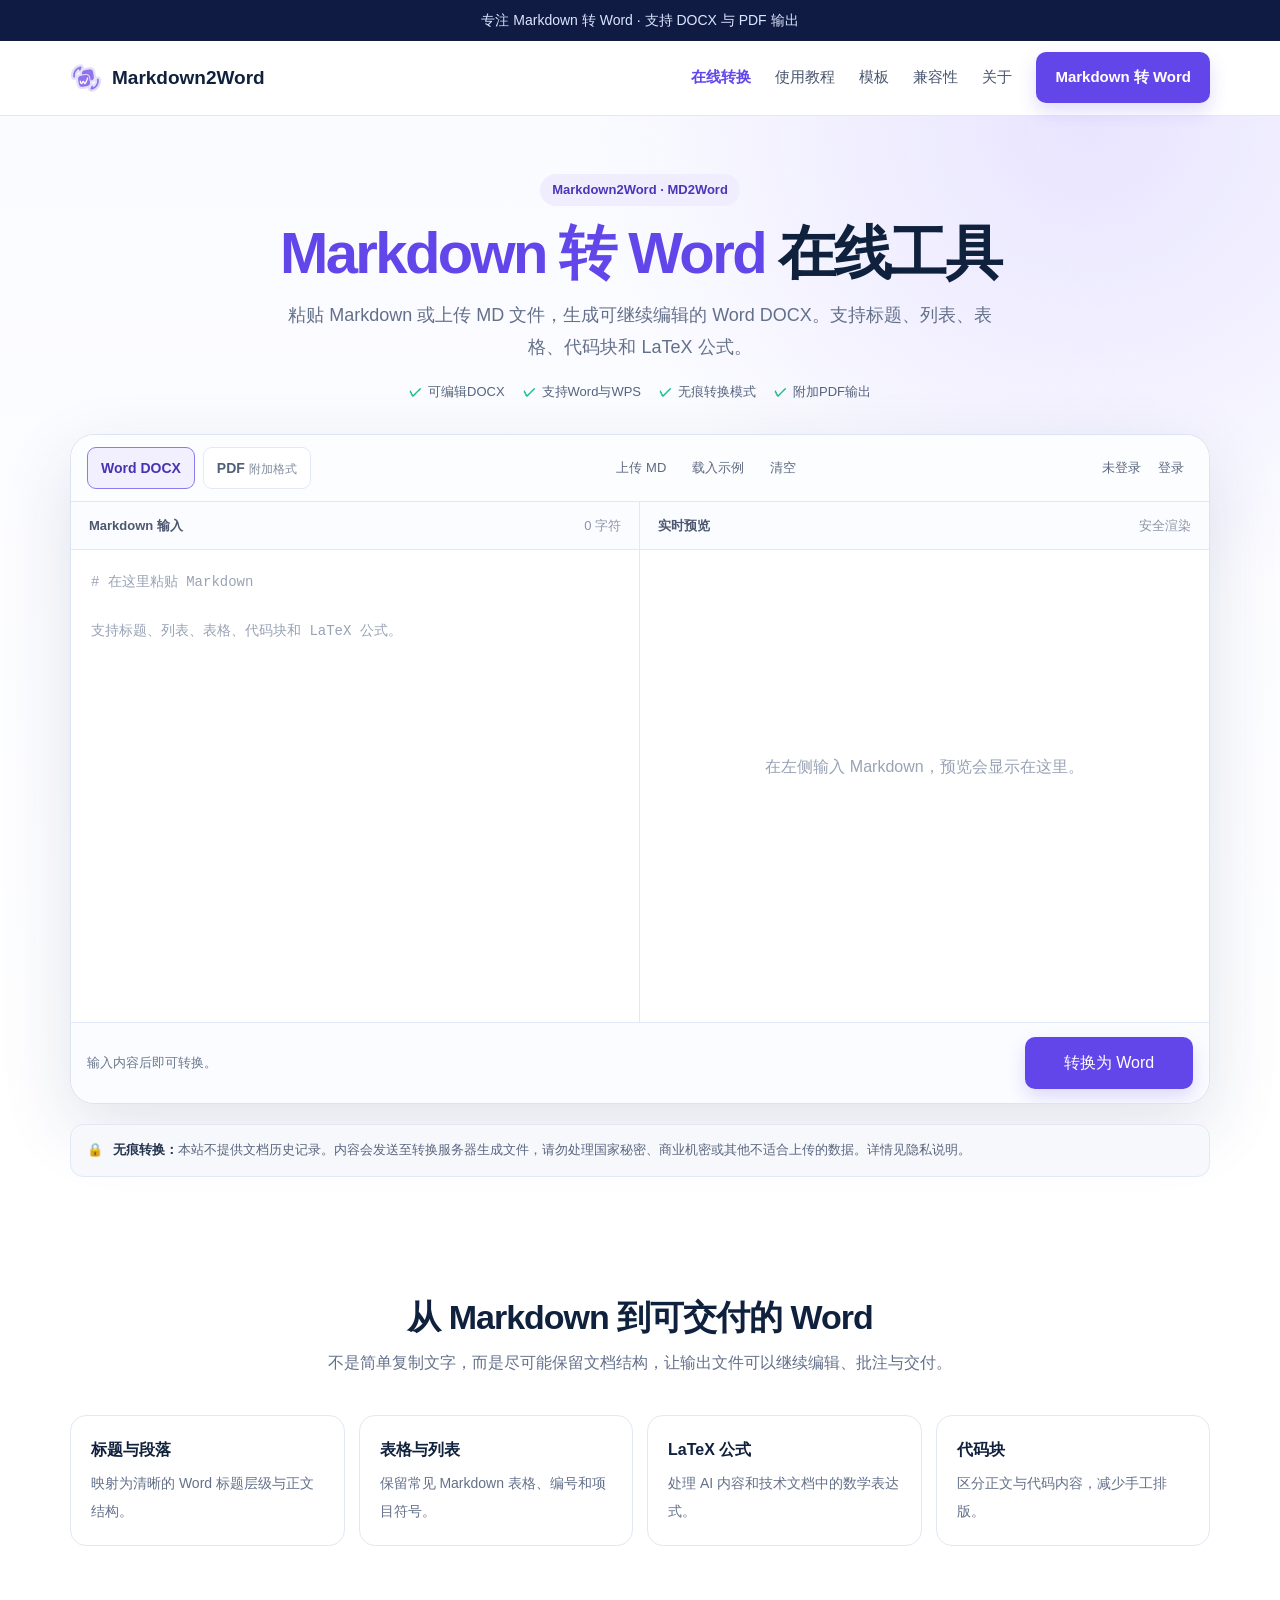
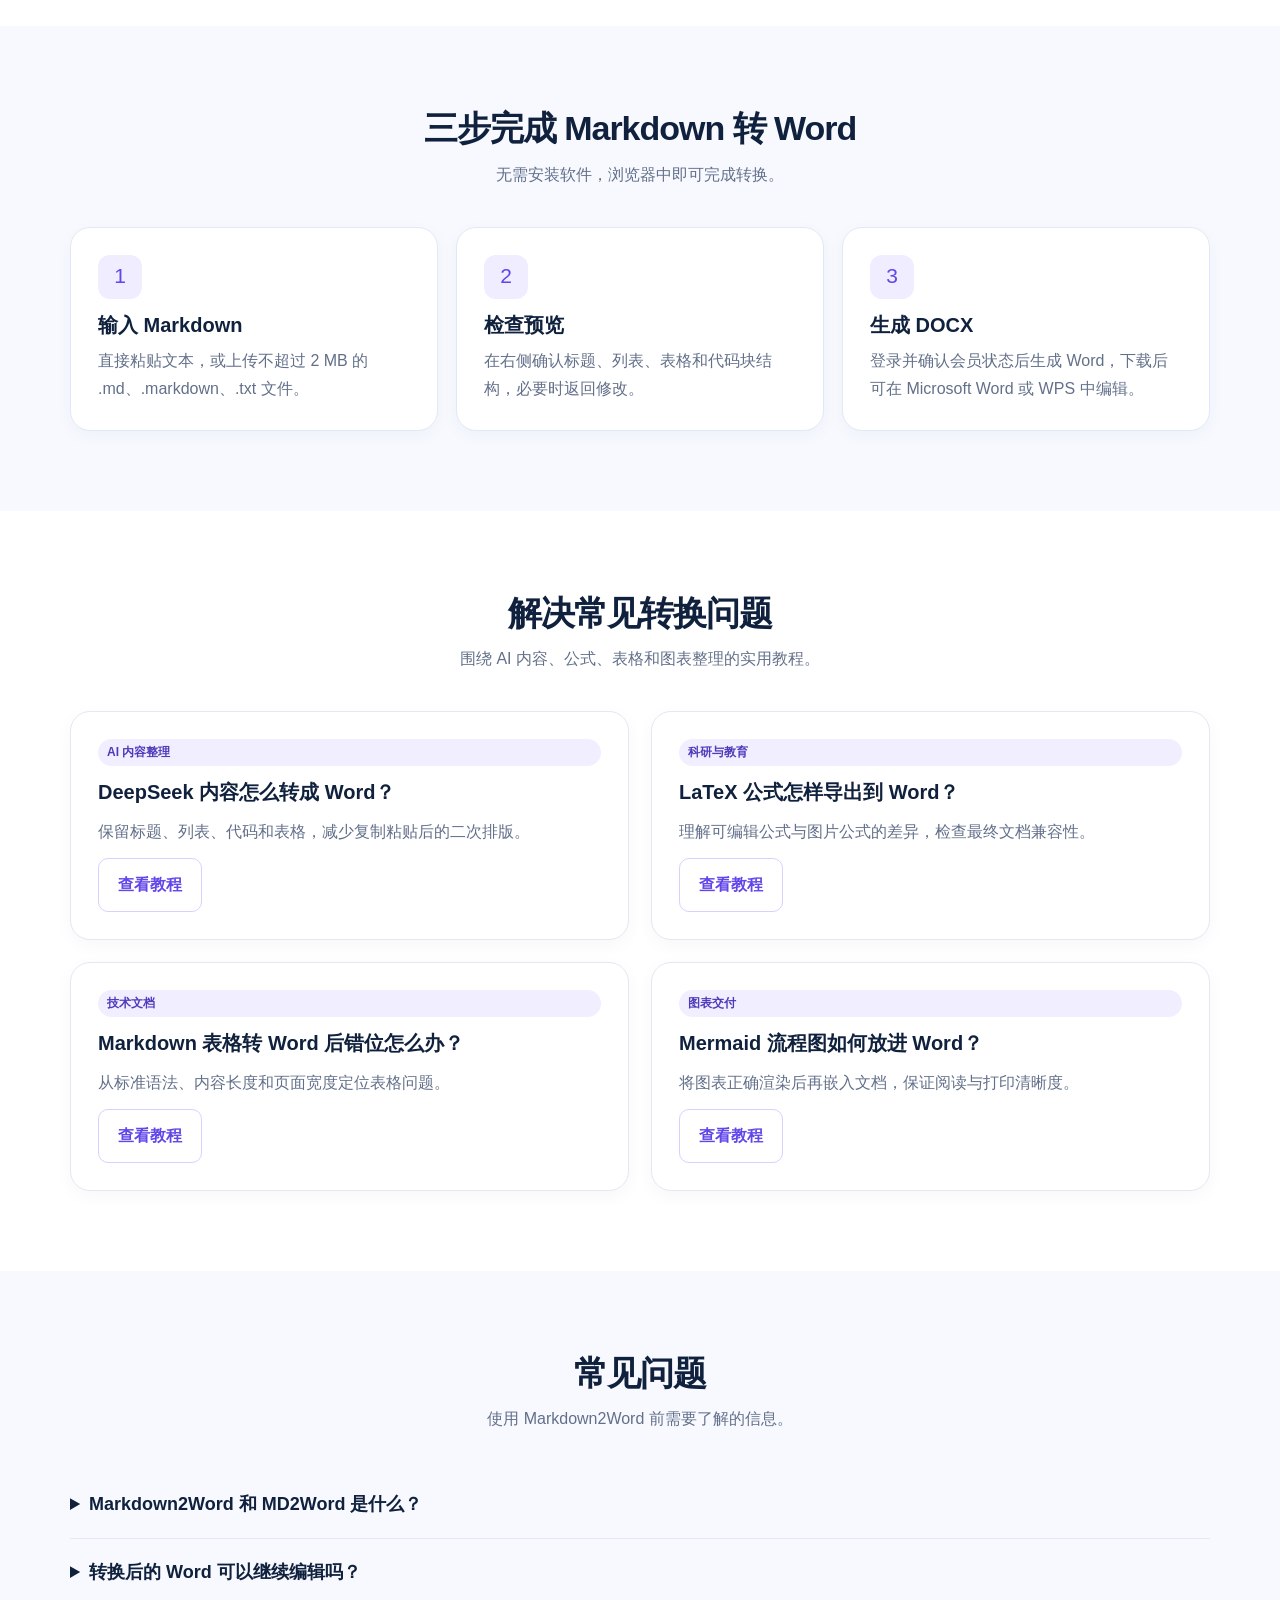
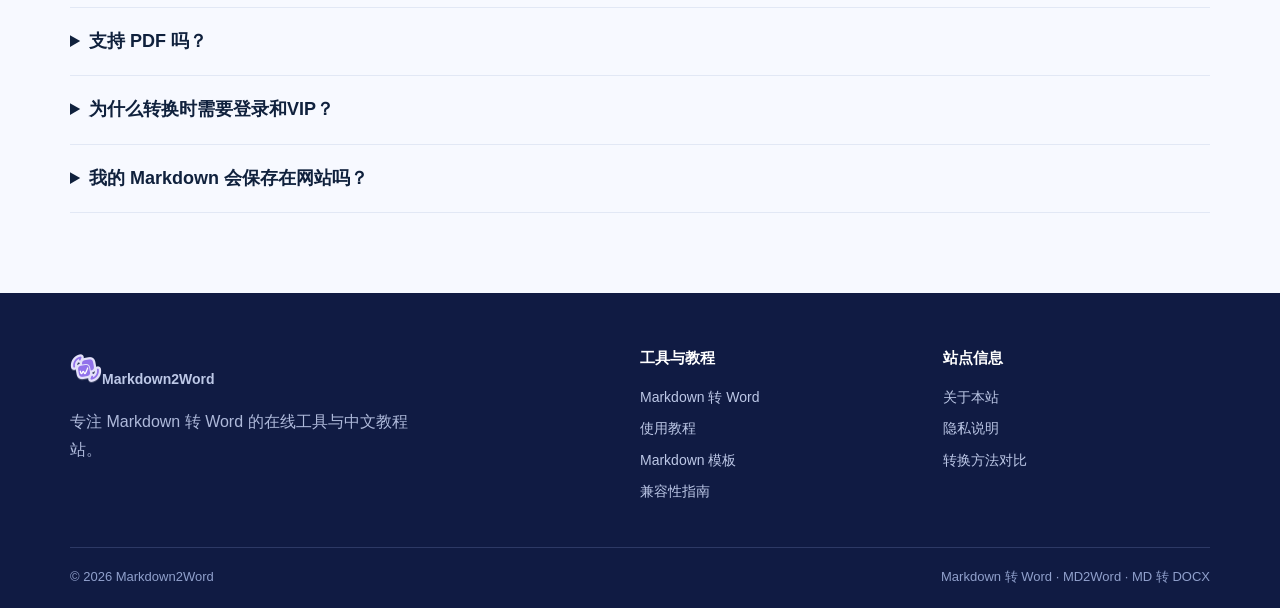
==== index.html @ b04273c4 "1" ====
<!doctype html>
<html lang="zh-CN">
<head>
  <meta charset="utf-8">
  <meta name="viewport" content="width=device-width,initial-scale=1">
  <title>Markdown转Word在线工具｜MD转DOCX，支持公式与表格 - Markdown2Word</title>
  <meta name="description" content="在线将 Markdown 转为可编辑的 Word DOCX，支持标题、表格、代码块和 LaTeX 公式。粘贴内容或上传 MD 文件，一键生成可在 Word 和 WPS 中编辑的文档。">
  <meta name="baidu-site-verification" content="codeva-C1O9gbt3Wh">
  <meta name="google-site-verification" content="ULSSNYh2H_e3Vaep19vNhp3-VoveAhOmZR3iPiRk2Xg">
  <link rel="canonical" href="https://www.markdown2word.cn/">
  <meta property="og:type" content="website">
  <meta property="og:title" content="Markdown转Word在线工具 - Markdown2Word">
  <meta property="og:description" content="粘贴 Markdown 或上传 MD 文件，在线生成可编辑的 Word DOCX。">
  <meta property="og:url" content="https://www.markdown2word.cn/">
  <meta property="og:image" content="https://www.markdown2word.cn/images/og.webp">
  <meta name="twitter:card" content="summary_large_image">
  <meta name="twitter:title" content="Markdown转Word在线工具 - Markdown2Word">
  <meta name="twitter:description" content="支持标题、表格、代码块和 LaTeX 公式的 Markdown 转 Word 工具。">
  <meta name="twitter:image" content="https://www.markdown2word.cn/images/og.webp">
  <link rel="icon" href="images/markdown2word-logo.png">
  <link rel="stylesheet" href="assets/site.css">
  <link rel="stylesheet" href="assets/converter.css">
  <script type="application/ld+json">
  {
    "@context":"https://schema.org",
    "@graph":[
      {"@type":"WebSite","@id":"https://www.markdown2word.cn/#website","name":"Markdown2Word","alternateName":["MD2Word","Markdown转Word"],"url":"https://www.markdown2word.cn/","inLanguage":"zh-CN"},
      {"@type":"WebApplication","@id":"https://www.markdown2word.cn/#app","name":"Markdown2Word","alternateName":["MD2Word","Markdown转Word在线工具"],"url":"https://www.markdown2word.cn/","applicationCategory":"BusinessApplication","operatingSystem":"Web","browserRequirements":"支持现代桌面和移动浏览器","description":"将 Markdown 内容转换为可编辑 Word DOCX 或 PDF 的在线工具。","featureList":["Markdown转Word","Markdown转PDF","LaTeX公式转换","Markdown表格转换","代码块与标题层级保留"]}
    ]
  }
  </script>
</head>
<body>
  <a class="skip" href="#converter">跳到转换工具</a>
  <div class="topbar"><div class="wrap">专注 Markdown 转 Word · 支持 DOCX 与 PDF 输出</div></div>
  <div class="nav-shell"><nav class="wrap nav" aria-label="主导航">
    <a class="brand" href="/"><img src="images/markdown2word-logo.png" alt="Markdown2Word 标志">Markdown2Word</a>
    <button class="menu" aria-label="打开导航" aria-expanded="false">菜单</button>
    <div class="links"><a class="active" href="/">在线转换</a><a href="/guides/">使用教程</a><a href="/templates/">模板</a><a href="/compatibility/">兼容性</a><a href="/about/">关于</a><a class="button" href="#converter">Markdown 转 Word</a></div>
  </nav></div>

  <main>
    <section class="tool-hero" id="converter"><div class="wrap">
      <div class="tool-intro">
        <span class="eyebrow">Markdown2Word · MD2Word</span>
        <h1><em>Markdown 转 Word</em> 在线工具</h1>
        <p>粘贴 Markdown 或上传 MD 文件，生成可继续编辑的 Word DOCX。支持标题、列表、表格、代码块和 LaTeX 公式。</p>
        <div class="trust-row" aria-label="工具特点"><span>可编辑DOCX</span><span>支持Word与WPS</span><span>无痕转换模式</span><span>附加PDF输出</span></div>
      </div>

      <div class="converter-shell" aria-label="Markdown 转 Word 工具">
        <div class="converter-toolbar">
          <div class="tool-tabs" aria-label="输出格式"><button class="format-option active" type="button" data-format="word">Word DOCX</button><button class="format-option" type="button" data-format="pdf">PDF <small>附加格式</small></button></div>
          <div class="tool-actions"><input class="hidden-file" type="file" id="markdownFile" accept=".md,.markdown,.txt,text/markdown,text/plain"><button class="tool-action" type="button" id="uploadButton">上传 MD</button><button class="tool-action" type="button" id="sampleButton">载入示例</button><button class="tool-action" type="button" id="clearButton">清空</button></div>
          <div class="account-area"><span class="account-status" id="accountStatus">未登录</span><button class="tool-action" type="button" id="loginButton">登录</button><button class="tool-action logout-button" type="button" id="logoutButton">退出</button></div>
        </div>
        <div class="editor-grid">
          <section class="editor-pane" aria-labelledby="inputHeading"><div class="pane-heading"><span id="inputHeading">Markdown 输入</span><span id="charCount">0 字符</span></div><textarea id="markdownInput" spellcheck="false" aria-label="Markdown 内容" placeholder="# 在这里粘贴 Markdown&#10;&#10;支持标题、列表、表格、代码块和 LaTeX 公式。"></textarea></section>
          <section class="editor-pane" aria-labelledby="previewHeading"><div class="pane-heading"><span id="previewHeading">实时预览</span><span>安全渲染</span></div><div class="preview" id="markdownPreview" aria-live="polite"></div></section>
        </div>
        <div class="converter-bottom"><div class="converter-status" id="converterStatus" role="status">输入内容后即可转换。</div><button class="button convert-button" id="convertButton" type="button">转换为 Word</button></div>
        <div class="result-card" id="resultCard"><span id="resultText">文档已生成。</span><a id="downloadLink" href="#" target="_blank" rel="noopener">下载文件</a></div>
      </div>
      <div class="privacy-note"><span aria-hidden="true">🔒</span><span><b>无痕转换：</b>本站不提供文档历史记录。内容会发送至转换服务器生成文件，请勿处理国家秘密、商业机密或其他不适合上传的数据。详情见<a href="/privacy/">隐私说明</a>。</span></div>
    </div></section>

    <section class="section"><div class="wrap"><div class="section-head"><h2>从 Markdown 到可交付的 Word</h2><p>不是简单复制文字，而是尽可能保留文档结构，让输出文件可以继续编辑、批注与交付。</p></div><div class="support-grid">
      <article class="support-item"><b>标题与段落</b><span>映射为清晰的 Word 标题层级与正文结构。</span></article><article class="support-item"><b>表格与列表</b><span>保留常见 Markdown 表格、编号和项目符号。</span></article><article class="support-item"><b>LaTeX 公式</b><span>处理 AI 内容和技术文档中的数学表达式。</span></article><article class="support-item"><b>代码块</b><span>区分正文与代码内容，减少手工排版。</span></article>
    </div></div></section>

    <section class="section tint"><div class="wrap"><div class="section-head"><h2>三步完成 Markdown 转 Word</h2><p>无需安装软件，浏览器中即可完成转换。</p></div><div class="grid3">
      <article class="card"><div class="icon">1</div><h3>输入 Markdown</h3><p>直接粘贴文本，或上传不超过 2 MB 的 .md、.markdown、.txt 文件。</p></article><article class="card"><div class="icon">2</div><h3>检查预览</h3><p>在右侧确认标题、列表、表格和代码块结构，必要时返回修改。</p></article><article class="card"><div class="icon">3</div><h3>生成 DOCX</h3><p>登录并确认会员状态后生成 Word，下载后可在 Microsoft Word 或 WPS 中编辑。</p></article>
    </div></div></section>

    <section class="section"><div class="wrap"><div class="section-head"><h2>解决常见转换问题</h2><p>围绕 AI 内容、公式、表格和图表整理的实用教程。</p></div><div class="grid2">
      <article class="card guide-card"><span class="tag">AI 内容整理</span><h3>DeepSeek 内容怎么转成 Word？</h3><p>保留标题、列表、代码和表格，减少复制粘贴后的二次排版。</p><a class="button light" href="/guides/deepseek-to-word/">查看教程</a></article>
      <article class="card guide-card"><span class="tag">科研与教育</span><h3>LaTeX 公式怎样导出到 Word？</h3><p>理解可编辑公式与图片公式的差异，检查最终文档兼容性。</p><a class="button light" href="/guides/latex-to-word/">查看教程</a></article>
      <article class="card guide-card"><span class="tag">技术文档</span><h3>Markdown 表格转 Word 后错位怎么办？</h3><p>从标准语法、内容长度和页面宽度定位表格问题。</p><a class="button light" href="/guides/md-table-word/">查看教程</a></article>
      <article class="card guide-card"><span class="tag">图表交付</span><h3>Mermaid 流程图如何放进 Word？</h3><p>将图表正确渲染后再嵌入文档，保证阅读与打印清晰度。</p><a class="button light" href="/guides/mermaid-to-word/">查看教程</a></article>
    </div></div></section>

    <section class="section tint faq"><div class="wrap"><div class="section-head"><h2>常见问题</h2><p>使用 Markdown2Word 前需要了解的信息。</p></div>
      <details><summary>Markdown2Word 和 MD2Word 是什么？</summary><p>它们都指向本站提供的 Markdown 转 Word 工具。Markdown2Word 是站点品牌，MD2Word 是常见简写。</p></details>
      <details><summary>转换后的 Word 可以继续编辑吗？</summary><p>输出为标准 DOCX 文件，可使用 Microsoft Word 或 WPS 打开并继续编辑。复杂文档在正式交付前仍建议进行一次复核。</p></details>
      <details><summary>支持 PDF 吗？</summary><p>支持。Word 是本站的主要输出格式，PDF 作为附加格式，可以在工具顶部切换。</p></details>
      <details><summary>为什么转换时需要登录和VIP？</summary><p>文档解析、公式处理和文件生成会使用服务器资源。登录用于确认账号，VIP用于获得完整的 Word 与 PDF 转换能力。</p></details>
      <details><summary>我的 Markdown 会保存在网站吗？</summary><p>本站不提供历史记录并默认使用无痕参数，但内容必须发送到转换服务器才能生成文件。请参阅隐私说明了解数据处理边界。</p></details>
    </div></section>
  </main>

  <footer class="footer"><div class="wrap footer-grid"><div><a class="brand" href="/"><img src="images/markdown2word-logo.png" alt="Markdown2Word">Markdown2Word</a><p>专注 Markdown 转 Word 的在线工具与中文教程站。</p></div><div><h3>工具与教程</h3><a href="/#converter">Markdown 转 Word</a><a href="/guides/">使用教程</a><a href="/templates/">Markdown 模板</a><a href="/compatibility/">兼容性指南</a></div><div><h3>站点信息</h3><a href="/about/">关于本站</a><a href="/privacy/">隐私说明</a><a href="/compare/">转换方法对比</a></div></div><div class="wrap footer-bottom"><span>© 2026 Markdown2Word</span><span>Markdown 转 Word · MD2Word · MD 转 DOCX</span></div></footer>

  <div class="modal" id="loginModal" role="dialog" aria-modal="true" aria-labelledby="loginTitle" aria-hidden="true"><div class="modal-backdrop" data-close-modal></div><div class="modal-card"><div class="modal-header"><h2 id="loginTitle">微信扫码登录</h2><button class="modal-close" type="button" aria-label="关闭登录弹窗" data-close-modal>×</button></div><div class="modal-body"><div class="qr-frame"><img id="loginQr" class="loading" alt="微信登录二维码"></div><h3>使用微信扫码登录</h3><p>新用户扫码后将自动创建账号。</p><div id="loginCountdown" class="modal-message"></div><div id="loginMessage" class="modal-message">正在获取登录二维码…</div></div></div></div>
  <div class="modal" id="vipModal" role="dialog" aria-modal="true" aria-labelledby="vipTitle" aria-hidden="true"><div class="modal-backdrop" data-close-modal></div><div class="modal-card"><div class="modal-header"><h2 id="vipTitle">开通 Markdown2Word VIP</h2><button class="modal-close" type="button" aria-label="关闭会员弹窗" data-close-modal>×</button></div><div class="modal-body"><div class="qr-frame"><img id="vipQr" alt="VIP付款二维码"></div><h3>微信扫码完成会员开通</h3><p>付款将在微信中完成，本站不会收集你的支付信息。</p><div id="vipMessage" class="modal-message">完成付款后，请点击下方按钮刷新会员状态。</div><button class="button payment-button" id="paymentCompleted" type="button">已完成支付</button></div></div></div>

  <script src="assets/site.js"></script>
  <script src="assets/converter.js"></script>
</body>
</html>
---- assets/site.css ----
:root{--ink:#10213d;--muted:#63708a;--paper:#f7f9ff;--line:#e2e8f5;--brand:#6246ea;--brand-dark:#3e2aa7;--accent:#12b981;--navy:#101b43;--shadow:0 16px 48px rgba(30,43,86,.10);--radius:20px}*{box-sizing:border-box}html{scroll-behavior:smooth}body{margin:0;color:var(--ink);font:16px/1.75 Inter,"PingFang SC","Microsoft YaHei",Arial,sans-serif;background:#fff}a{color:inherit;text-decoration:none}img{max-width:100%;height:auto}.wrap{width:min(1140px,calc(100% - 40px));margin:auto}.skip{position:absolute;left:-999px}.skip:focus{left:16px;top:16px;z-index:999;background:#fff;padding:10px 14px;border-radius:8px}.topbar{background:var(--navy);color:#dbe5ff;font-size:14px}.topbar .wrap{padding:8px 0;display:flex;justify-content:center;gap:9px}.topbar a{text-decoration:underline;text-underline-offset:3px}.nav{height:74px;display:flex;align-items:center;justify-content:space-between;gap:24px}.nav-shell{border-bottom:1px solid var(--line);background:rgba(255,255,255,.94);position:sticky;top:0;z-index:20;backdrop-filter:blur(12px)}.brand{display:flex;align-items:center;gap:10px;font-weight:800;font-size:19px;white-space:nowrap}.brand img{width:32px;height:32px;border-radius:8px}.links{display:flex;align-items:center;gap:24px;color:#47546d;font-size:15px}.links a:hover,.links a.active{color:var(--brand);font-weight:700}.menu{display:none;border:1px solid var(--line);border-radius:8px;background:#fff;font:inherit;padding:8px 11px}.button{display:inline-flex;align-items:center;justify-content:center;gap:8px;border-radius:10px;background:var(--brand);color:#fff;font-weight:700;padding:12px 19px;box-shadow:0 8px 18px rgba(98,70,234,.19);transition:.2s}.button:hover{transform:translateY(-2px);background:var(--brand-dark)}.button.light{background:#fff;color:var(--brand);box-shadow:none;border:1px solid #d8d1ff}.button.text{background:transparent;color:var(--brand);box-shadow:none;padding:6px 0}.hero{padding:86px 0 75px;overflow:hidden;background:radial-gradient(circle at 87% 10%,#e7e1ff 0,rgba(231,225,255,0) 27%),linear-gradient(180deg,#fbfcff,#fff)}.hero-grid{display:grid;grid-template-columns:1.08fr .92fr;gap:54px;align-items:center}.eyebrow{display:inline-flex;align-items:center;gap:7px;color:#4c36b8;background:#f0edff;border-radius:999px;padding:5px 12px;font-weight:700;font-size:13px}.hero h1{font-size:clamp(36px,4.5vw,58px);line-height:1.16;letter-spacing:-.045em;margin:18px 0}.hero h1 em{font-style:normal;color:var(--brand)}.hero p{font-size:18px;color:var(--muted);max-width:620px;margin:0 0 27px}.actions{display:flex;flex-wrap:wrap;gap:12px}.hero-note{margin-top:17px;color:#758099;font-size:13px}.hero-visual{position:relative}.hero-visual img{border-radius:18px;box-shadow:var(--shadow);border:1px solid #dae2f6}.card-float{position:absolute;bottom:-22px;left:-30px;background:#fff;padding:15px 18px;border-radius:14px;box-shadow:var(--shadow);font-size:14px}.card-float b{display:block;color:var(--brand);font-size:18px}.section{padding:80px 0}.section.tint{background:var(--paper)}.section-head{max-width:720px;margin:0 auto 38px;text-align:center}.section-head h2{font-size:34px;line-height:1.3;letter-spacing:-.03em;margin:0 0 10px}.section-head p{margin:0;color:var(--muted)}.grid3{display:grid;grid-template-columns:repeat(3,1fr);gap:18px}.grid2{display:grid;grid-template-columns:repeat(2,1fr);gap:22px}.card{background:#fff;border:1px solid var(--line);border-radius:var(--radius);padding:27px;box-shadow:0 5px 18px rgba(23,40,86,.035)}.card h3{margin:12px 0 8px;font-size:20px;line-height:1.4}.card p{color:var(--muted);margin:0}.icon{width:44px;height:44px;display:grid;place-items:center;border-radius:12px;background:#efedff;color:var(--brand);font-size:21px}.tag{color:#4f3abb;background:#f1efff;border-radius:999px;padding:3px 9px;font-size:12px;font-weight:700}.list{list-style:none;padding:0;margin:16px 0 0}.list li{position:relative;padding:8px 0 8px 23px;color:#47546d;border-bottom:1px solid #eef1f8}.list li:last-child{border:0}.list li:before{content:'✓';position:absolute;left:0;color:var(--accent);font-weight:800}.feature{display:grid;grid-template-columns:170px 1fr;gap:25px;align-items:start;padding:28px 0;border-bottom:1px solid var(--line)}.feature:last-child{border-bottom:0}.feature .number{font-weight:800;color:var(--brand);font-size:15px}.feature h3{margin:0 0 8px;font-size:23px}.feature p{margin:0;color:var(--muted)}.cta{background:linear-gradient(120deg,#201359,#6546ea 55%,#6c49c9);color:#fff;border-radius:28px;padding:50px;display:flex;justify-content:space-between;align-items:center;gap:25px;overflow:hidden}.cta h2{font-size:31px;line-height:1.3;margin:0 0 7px}.cta p{margin:0;color:#dfd8ff}.cta .button{background:#fff;color:#4d35bd;white-space:nowrap}.crumb{font-size:14px;color:var(--muted);padding:25px 0 0}.crumb a{color:var(--brand)}.page-hero{padding:45px 0 48px;background:linear-gradient(135deg,#f5f3ff,#fbfcff)}.page-hero h1{font-size:clamp(32px,4vw,48px);line-height:1.25;letter-spacing:-.04em;margin:13px 0}.page-hero p{margin:0;max-width:760px;color:var(--muted);font-size:18px}.article{width:min(800px,calc(100% - 40px));margin:0 auto;padding:65px 0}.article h2{font-size:28px;line-height:1.35;margin:44px 0 14px}.article h3{font-size:21px;margin:28px 0 9px}.article p{color:#46536d;margin:0 0 18px}.article ul,.article ol{color:#46536d;padding-left:24px}.article li{margin:7px 0}.callout{background:#f4f2ff;border:1px solid #dfd9ff;border-radius:14px;padding:19px 21px;color:#47348d}.table-wrap{overflow:auto;border:1px solid var(--line);border-radius:15px}.comparison{width:100%;border-collapse:collapse;min-width:580px}.comparison th,.comparison td{text-align:left;padding:15px;border-bottom:1px solid var(--line)}.comparison th{background:#f7f8fc;font-size:14px}.comparison td:not(:first-child){text-align:center}.yes{color:#07966c;font-weight:700}.no{color:#8b95a8}.guide-card{display:flex;flex-direction:column;gap:12px}.guide-card h3{margin:0}.guide-card .button{align-self:flex-start;margin-top:auto}.template{position:relative;overflow:hidden}.template:after{content:'MD';position:absolute;right:-9px;bottom:-31px;font-size:94px;line-height:1;font-weight:900;color:#f1efff}.template>*{position:relative;z-index:1}.faq details{border-bottom:1px solid var(--line);padding:18px 0}.faq summary{cursor:pointer;font-weight:700;font-size:18px}.faq details p{color:var(--muted);margin:10px 0 0}.footer{background:#101b43;color:#d4dcf4;padding:52px 0 20px}.footer-grid{display:grid;grid-template-columns:2fr 1fr 1fr;gap:35px}.footer h3{font-size:15px;color:#fff;margin:0 0 13px}.footer p{max-width:360px;color:#aeb9da}.footer a{display:block;color:#bdc8e7;margin:7px 0;font-size:14px}.footer a:hover{color:#fff}.footer-bottom{border-top:1px solid #2d3965;margin-top:36px;padding-top:18px;color:#90a0cc;font-size:13px;display:flex;justify-content:space-between;gap:15px;flex-wrap:wrap}.notice{font-size:14px;color:#67738b;margin-top:20px}.pill-row{display:flex;gap:9px;flex-wrap:wrap;margin-top:22px}.pill{font-size:13px;border:1px solid var(--line);background:#fff;border-radius:999px;padding:6px 11px;color:#536077}@media(max-width:820px){.links{display:none}.links.open{display:flex;position:absolute;top:74px;left:0;right:0;padding:18px 20px;background:#fff;flex-direction:column;align-items:stretch;border-bottom:1px solid var(--line);box-shadow:var(--shadow)}.menu{display:block}.hero{padding:58px 0}.hero-grid,.grid3,.grid2{grid-template-columns:1fr}.hero-visual{max-width:620px}.card-float{left:14px;bottom:-16px}.section{padding:58px 0}.cta{padding:34px;display:block}.cta .button{margin-top:22px}.footer-grid{grid-template-columns:1fr 1fr}.feature{grid-template-columns:1fr;gap:8px}.page-hero{padding:35px 0}.article{padding:45px 0}}@media(max-width:480px){.wrap{width:min(100% - 30px,1140px)}.hero h1{font-size:37px}.section-head h2{font-size:28px}.footer-grid{grid-template-columns:1fr}.topbar .wrap{font-size:12px}.card{padding:22px}}
---- assets/converter.css ----
.tool-hero{padding:58px 0 38px;background:radial-gradient(circle at 85% 0,#e9e4ff 0,transparent 32%),linear-gradient(180deg,#fafbff,#fff)}
.tool-intro{text-align:center;max-width:840px;margin:0 auto 30px}
.tool-intro h1{font-size:clamp(35px,5vw,58px);line-height:1.12;letter-spacing:-.045em;margin:15px 0 14px}
.tool-intro h1 em{font-style:normal;color:var(--brand)}
.tool-intro p{margin:0 auto;color:var(--muted);font-size:18px;max-width:720px}
.trust-row{display:flex;justify-content:center;gap:18px;flex-wrap:wrap;margin-top:18px;color:#56637d;font-size:13px}
.trust-row span{display:flex;align-items:center;gap:6px}
.trust-row span:before{content:'✓';color:var(--accent);font-weight:900}
.converter-shell{background:#fff;border:1px solid #dce3f2;border-radius:24px;box-shadow:0 24px 70px rgba(31,43,91,.13);overflow:hidden}
.converter-toolbar{min-height:64px;padding:12px 16px;border-bottom:1px solid var(--line);display:flex;align-items:center;justify-content:space-between;gap:15px;background:#fcfdff}
.tool-tabs,.tool-actions,.account-area{display:flex;align-items:center;gap:8px;flex-wrap:wrap}
.format-option{border:1px solid var(--line);background:#fff;border-radius:9px;padding:8px 13px;color:#526078;font:inherit;font-size:14px;font-weight:700;cursor:pointer}
.format-option.active{border-color:#8d7af1;background:#f2efff;color:#4933b2}
.format-option small{font-weight:500;opacity:.72}
.tool-action{border:0;background:transparent;color:#5d6980;font:inherit;font-size:13px;padding:7px 9px;border-radius:8px;cursor:pointer}
.tool-action:hover{background:#f0f2f8;color:var(--ink)}
.account-status{font-size:13px;color:#59667e}
.account-status strong{color:var(--ink)}
.logout-button{display:none}
.logout-button.visible{display:inline-flex}
.editor-grid{display:grid;grid-template-columns:1fr 1fr;min-height:520px}
.editor-pane{min-width:0;display:flex;flex-direction:column}
.editor-pane:first-child{border-right:1px solid var(--line)}
.pane-heading{height:48px;display:flex;align-items:center;justify-content:space-between;padding:0 18px;border-bottom:1px solid var(--line);color:#4d5870;font-size:13px;font-weight:800;background:#fbfcff}
.pane-heading span:last-child{font-weight:500;color:#8a94a7}
#markdownInput{width:100%;flex:1;min-height:450px;border:0;resize:none;outline:0;padding:20px;font:14px/1.72 ui-monospace,SFMono-Regular,Consolas,"Liberation Mono",monospace;color:#18243a;background:#fff;tab-size:2}
#markdownInput::placeholder{color:#99a3b5}
.preview{flex:1;min-height:450px;padding:22px;overflow:auto;color:#26344e;background:#fff}
.preview-empty{color:#99a3b5;display:grid;place-items:center;min-height:390px;text-align:center}
.preview h1,.preview h2,.preview h3,.preview h4{line-height:1.35;color:#13213b;margin:1.1em 0 .55em}
.preview h1{font-size:30px;border-bottom:1px solid #e6eaf2;padding-bottom:9px;margin-top:0}
.preview h2{font-size:24px}.preview h3{font-size:19px}.preview p{margin:.7em 0}.preview ul,.preview ol{padding-left:24px}.preview blockquote{margin:14px 0;padding:9px 15px;border-left:4px solid #8d7af1;background:#f7f5ff;color:#536079}
.preview pre{overflow:auto;background:#151a2d;color:#eaf0ff;border-radius:11px;padding:15px;font:13px/1.65 ui-monospace,SFMono-Regular,Consolas,monospace}
.preview code{background:#f0f2f7;border-radius:5px;padding:2px 5px;font:13px ui-monospace,SFMono-Regular,Consolas,monospace}.preview pre code{background:transparent;padding:0}
.preview table{border-collapse:collapse;width:100%;margin:16px 0;font-size:14px}.preview th,.preview td{border:1px solid #dce3ef;padding:8px 10px;text-align:left}.preview th{background:#f5f7fb}.preview a{color:var(--brand);text-decoration:underline}.math-inline{font-family:"Cambria Math","Times New Roman",serif;font-style:italic;color:#2b3a59}
.converter-bottom{padding:14px 16px;border-top:1px solid var(--line);display:flex;align-items:center;justify-content:space-between;gap:14px;background:#fbfcff}
.converter-status{font-size:13px;color:#6a768d;min-height:24px;display:flex;align-items:center;gap:8px}
.converter-status.error{color:#c0394b}.converter-status.success{color:#087c5a}
.convert-button{border:0;min-width:168px;cursor:pointer;font:inherit}
.convert-button:disabled{opacity:.62;cursor:wait;transform:none}
.result-card{display:none;margin:0 16px 16px;padding:14px 16px;border:1px solid #b9e8d8;background:#f0fbf7;border-radius:12px;align-items:center;justify-content:space-between;gap:14px;color:#176c53;font-size:14px}
.result-card.visible{display:flex}.result-card a{color:#fff;background:#0c8b64;border-radius:8px;padding:8px 12px;font-weight:800}
.hidden-file{position:absolute;width:1px;height:1px;opacity:0;pointer-events:none}
.modal{position:fixed;inset:0;z-index:1000;display:none;align-items:center;justify-content:center;padding:20px}
.modal.visible{display:flex}.modal-backdrop{position:absolute;inset:0;background:rgba(11,18,44,.55);backdrop-filter:blur(4px)}
.modal-card{position:relative;width:min(420px,100%);background:#fff;border-radius:20px;box-shadow:0 30px 90px rgba(9,16,46,.34);overflow:hidden}
.modal-header{padding:18px 21px;border-bottom:1px solid var(--line);display:flex;align-items:center;justify-content:space-between}
.modal-header h2{font-size:19px;margin:0}.modal-close{border:0;background:#f1f3f8;color:#647087;width:32px;height:32px;border-radius:50%;font-size:21px;cursor:pointer;line-height:1}
.modal-body{padding:24px;text-align:center}.qr-frame{width:226px;height:226px;margin:0 auto 15px;border:1px solid var(--line);border-radius:15px;background:#f7f8fc;display:grid;place-items:center;overflow:hidden}.qr-frame img{width:100%;height:100%;object-fit:contain}.qr-frame img.loading{width:42px;height:42px;opacity:.55}
.modal-body h3{margin:0 0 6px;font-size:18px}.modal-body p{color:var(--muted);font-size:14px;margin:5px 0}.modal-message{min-height:24px;color:#6c7890;font-size:13px;margin-top:10px}.modal-message.error{color:#c0394b}.modal-message.success{color:#087c5a}
.payment-button{width:100%;border:0;cursor:pointer;font:inherit;margin-top:13px}.payment-button:disabled{opacity:.65;cursor:wait}
.privacy-note{display:flex;gap:10px;align-items:flex-start;background:#f7f8fc;border:1px solid var(--line);border-radius:13px;padding:14px 16px;margin-top:20px;color:#59667e;font-size:13px}.privacy-note b{color:#24334d}
.support-grid{display:grid;grid-template-columns:repeat(4,1fr);gap:14px}.support-item{border:1px solid var(--line);border-radius:16px;padding:20px;background:#fff}.support-item b{display:block;margin-bottom:5px}.support-item span{font-size:14px;color:var(--muted)}
@media(max-width:900px){.editor-grid{grid-template-columns:1fr}.editor-pane:first-child{border-right:0;border-bottom:1px solid var(--line)}#markdownInput,.preview{min-height:330px}.converter-toolbar{align-items:flex-start}.account-area{justify-content:flex-end}.support-grid{grid-template-columns:repeat(2,1fr)}}
@media(max-width:600px){.tool-hero{padding:38px 0 24px}.tool-intro h1{font-size:36px}.tool-intro p{font-size:16px}.converter-shell{border-radius:17px}.converter-toolbar{display:block}.tool-actions{margin-top:9px}.account-area{margin-top:9px;justify-content:flex-start}.editor-grid{min-height:0}#markdownInput,.preview{min-height:300px;padding:16px}.converter-bottom{display:block}.convert-button{width:100%;margin-top:10px}.result-card.visible{display:block}.result-card a{display:inline-flex;margin-top:9px}.support-grid{grid-template-columns:1fr}.trust-row{gap:8px 14px}}
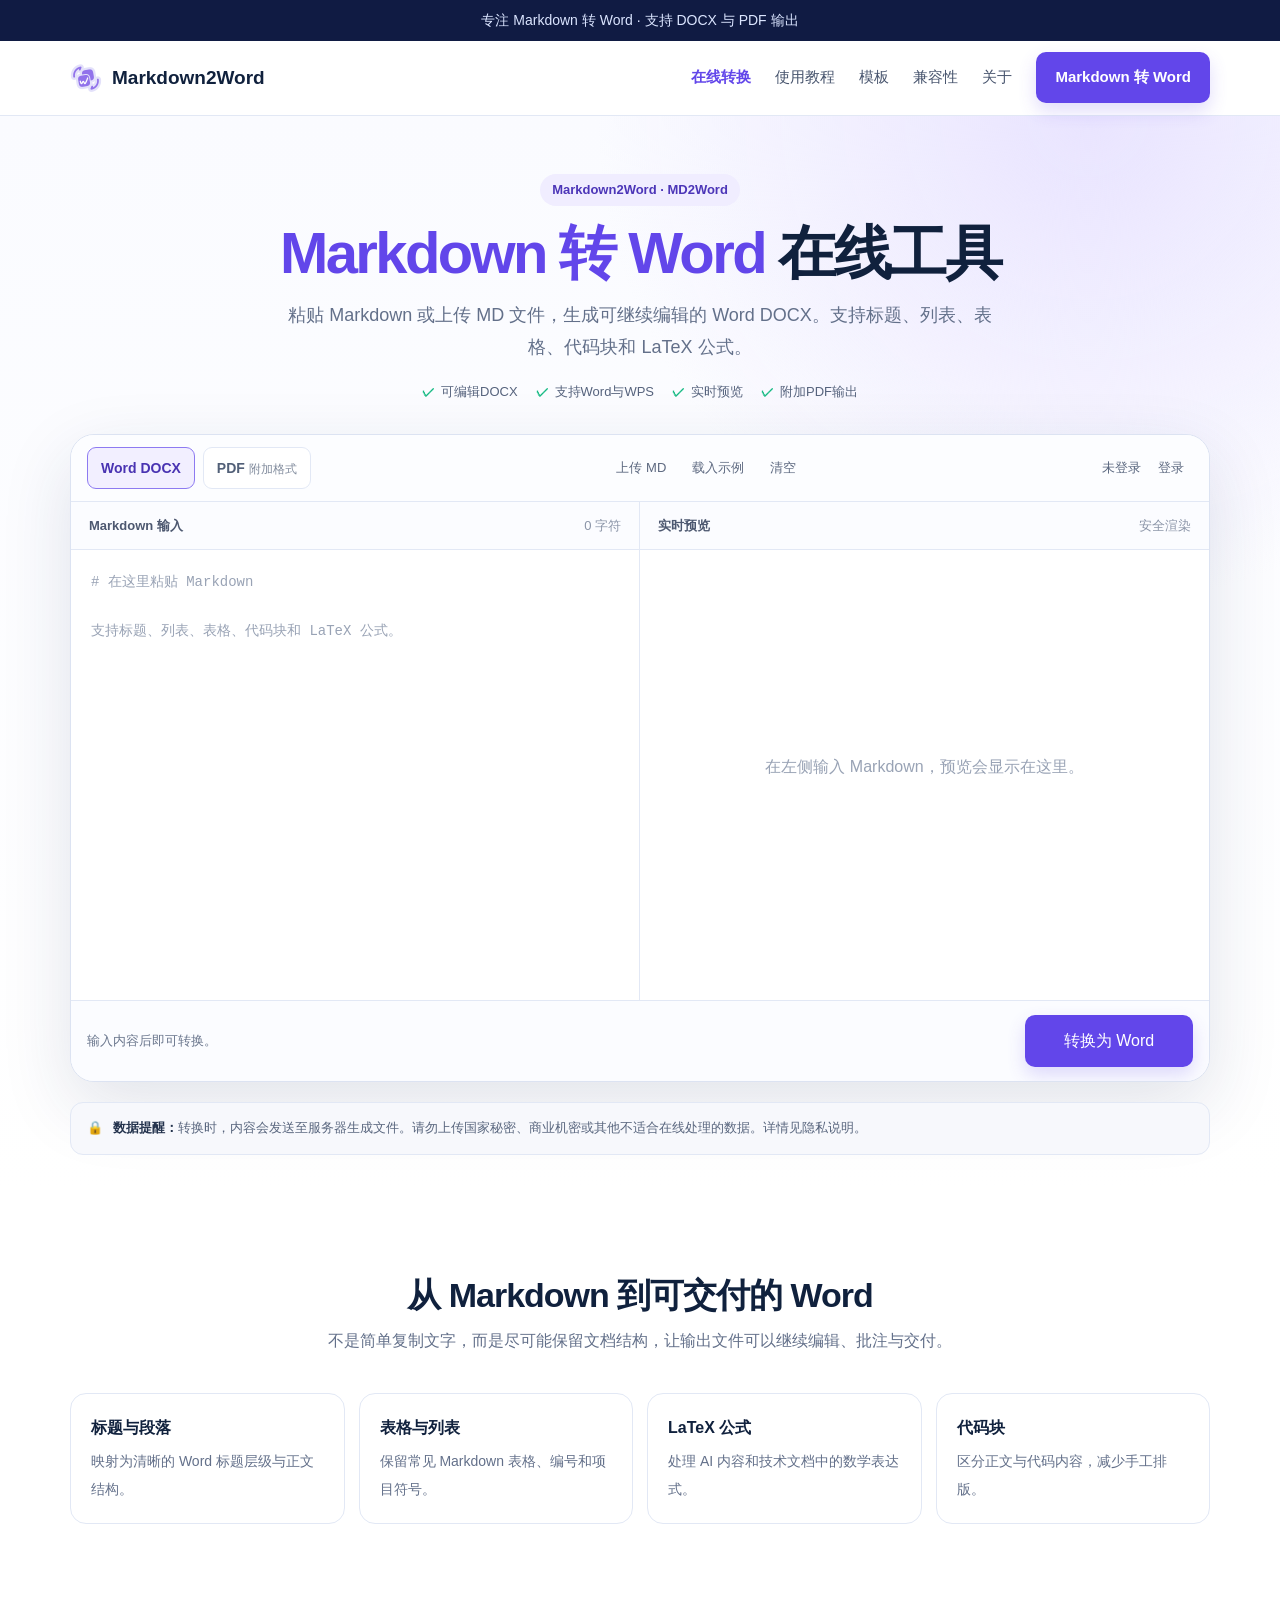
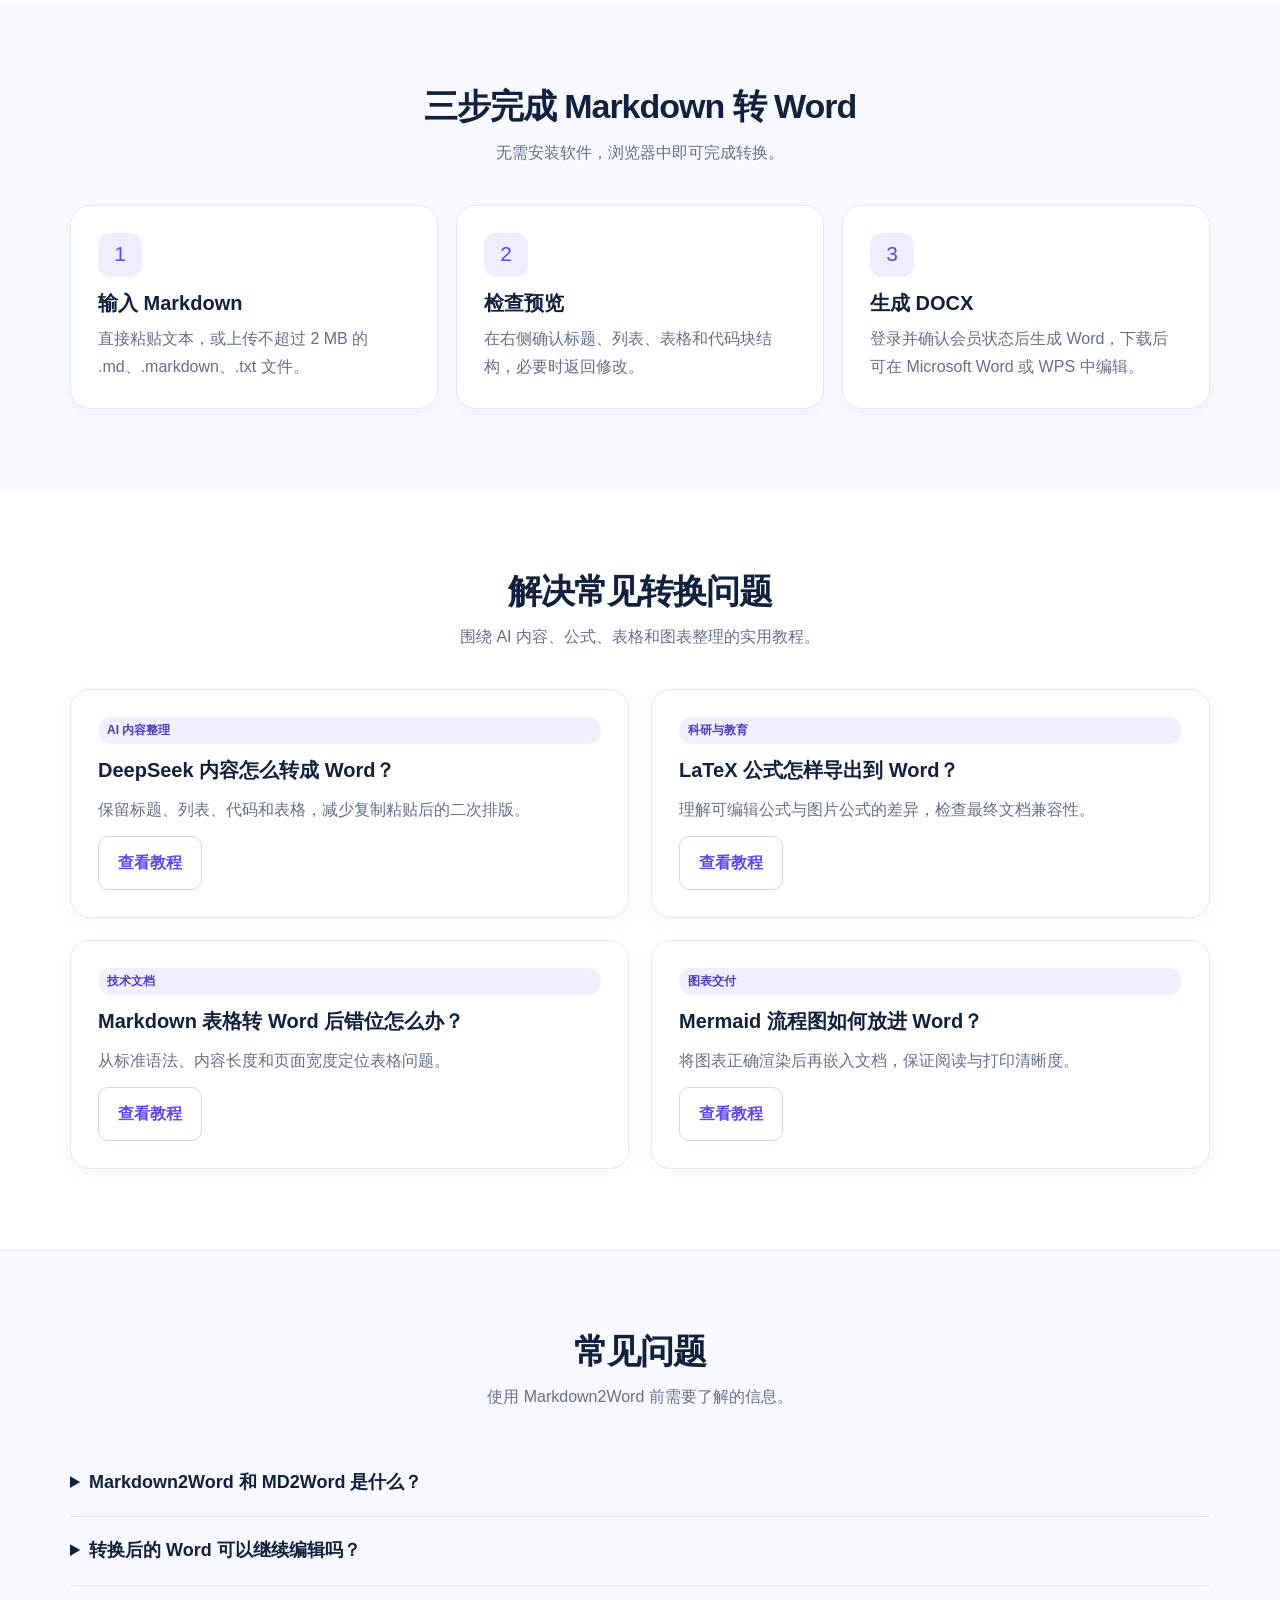
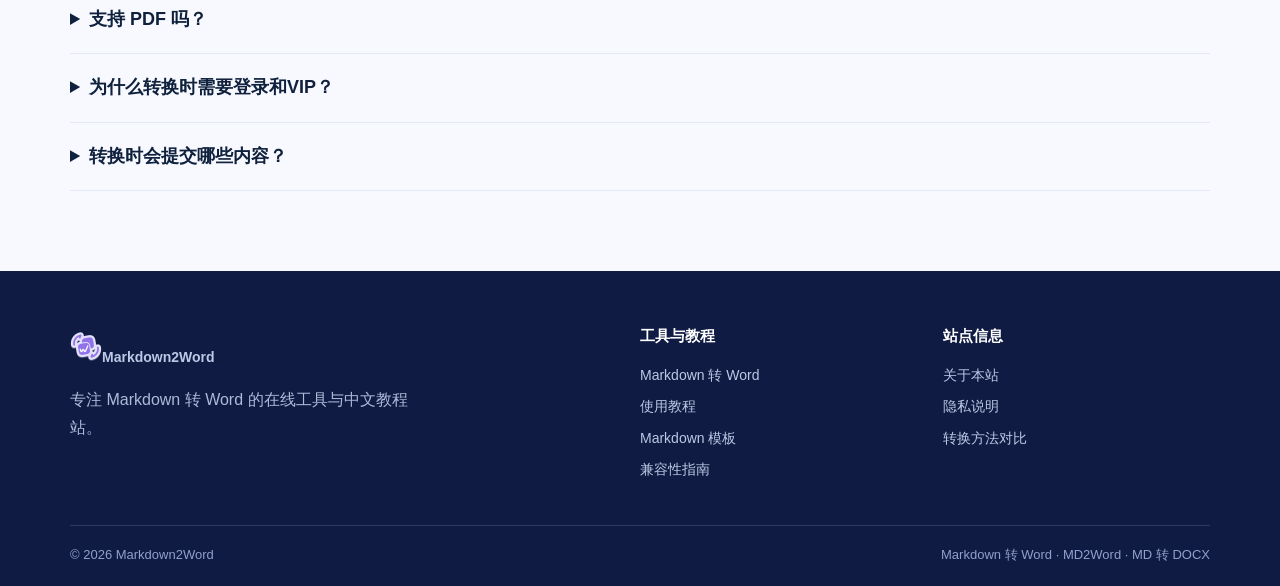
==== commit 8d2dea72: "1" ====
--- a/index.html
+++ b/index.html
@@ -45,7 +45,7 @@
         <span class="eyebrow">Markdown2Word · MD2Word</span>
         <h1><em>Markdown 转 Word</em> 在线工具</h1>
         <p>粘贴 Markdown 或上传 MD 文件，生成可继续编辑的 Word DOCX。支持标题、列表、表格、代码块和 LaTeX 公式。</p>
-        <div class="trust-row" aria-label="工具特点"><span>可编辑DOCX</span><span>支持Word与WPS</span><span>无痕转换模式</span><span>附加PDF输出</span></div>
+        <div class="trust-row" aria-label="工具特点"><span>可编辑DOCX</span><span>支持Word与WPS</span><span>实时预览</span><span>附加PDF输出</span></div>
       </div>
 
       <div class="converter-shell" aria-label="Markdown 转 Word 工具">
@@ -61,7 +61,7 @@
         <div class="converter-bottom"><div class="converter-status" id="converterStatus" role="status">输入内容后即可转换。</div><button class="button convert-button" id="convertButton" type="button">转换为 Word</button></div>
         <div class="result-card" id="resultCard"><span id="resultText">文档已生成。</span><a id="downloadLink" href="#" target="_blank" rel="noopener">下载文件</a></div>
       </div>
-      <div class="privacy-note"><span aria-hidden="true">🔒</span><span><b>无痕转换：</b>本站不提供文档历史记录。内容会发送至转换服务器生成文件，请勿处理国家秘密、商业机密或其他不适合上传的数据。详情见<a href="/privacy/">隐私说明</a>。</span></div>
+      <div class="privacy-note"><span aria-hidden="true">🔒</span><span><b>数据提醒：</b>转换时，内容会发送至服务器生成文件。请勿上传国家秘密、商业机密或其他不适合在线处理的数据。详情见<a href="/privacy/">隐私说明</a>。</span></div>
     </div></section>
 
     <section class="section"><div class="wrap"><div class="section-head"><h2>从 Markdown 到可交付的 Word</h2><p>不是简单复制文字，而是尽可能保留文档结构，让输出文件可以继续编辑、批注与交付。</p></div><div class="support-grid">
@@ -84,7 +84,7 @@
       <details><summary>转换后的 Word 可以继续编辑吗？</summary><p>输出为标准 DOCX 文件，可使用 Microsoft Word 或 WPS 打开并继续编辑。复杂文档在正式交付前仍建议进行一次复核。</p></details>
       <details><summary>支持 PDF 吗？</summary><p>支持。Word 是本站的主要输出格式，PDF 作为附加格式，可以在工具顶部切换。</p></details>
       <details><summary>为什么转换时需要登录和VIP？</summary><p>文档解析、公式处理和文件生成会使用服务器资源。登录用于确认账号，VIP用于获得完整的 Word 与 PDF 转换能力。</p></details>
-      <details><summary>我的 Markdown 会保存在网站吗？</summary><p>本站不提供历史记录并默认使用无痕参数，但内容必须发送到转换服务器才能生成文件。请参阅隐私说明了解数据处理边界。</p></details>
+      <details><summary>转换时会提交哪些内容？</summary><p>点击转换后，Markdown 内容和转换选项会发送至转换服务器，用于生成 Word 或 PDF。请参阅隐私说明了解数据处理边界。</p></details>
     </div></section>
   </main>
 
--- a/assets/converter.css
+++ b/assets/converter.css
@@ -18,14 +18,14 @@
 .account-status strong{color:var(--ink)}
 .logout-button{display:none}
 .logout-button.visible{display:inline-flex}
-.editor-grid{display:grid;grid-template-columns:1fr 1fr;min-height:520px}
+.editor-grid{display:grid;grid-template-columns:1fr 1fr;height:498px;min-height:0}
 .editor-pane{min-width:0;display:flex;flex-direction:column}
 .editor-pane:first-child{border-right:1px solid var(--line)}
 .pane-heading{height:48px;display:flex;align-items:center;justify-content:space-between;padding:0 18px;border-bottom:1px solid var(--line);color:#4d5870;font-size:13px;font-weight:800;background:#fbfcff}
 .pane-heading span:last-child{font-weight:500;color:#8a94a7}
-#markdownInput{width:100%;flex:1;min-height:450px;border:0;resize:none;outline:0;padding:20px;font:14px/1.72 ui-monospace,SFMono-Regular,Consolas,"Liberation Mono",monospace;color:#18243a;background:#fff;tab-size:2}
+#markdownInput{width:100%;height:450px;min-height:450px;max-height:450px;flex:0 0 450px;overflow-y:auto;border:0;resize:none;outline:0;padding:20px;font:14px/1.72 ui-monospace,SFMono-Regular,Consolas,"Liberation Mono",monospace;color:#18243a;background:#fff;tab-size:2}
 #markdownInput::placeholder{color:#99a3b5}
-.preview{flex:1;min-height:450px;padding:22px;overflow:auto;color:#26344e;background:#fff}
+.preview{height:450px;min-height:450px;max-height:450px;flex:0 0 450px;padding:22px;overflow:auto;color:#26344e;background:#fff}
 .preview-empty{color:#99a3b5;display:grid;place-items:center;min-height:390px;text-align:center}
 .preview h1,.preview h2,.preview h3,.preview h4{line-height:1.35;color:#13213b;margin:1.1em 0 .55em}
 .preview h1{font-size:30px;border-bottom:1px solid #e6eaf2;padding-bottom:9px;margin-top:0}
@@ -51,5 +51,5 @@
 .payment-button{width:100%;border:0;cursor:pointer;font:inherit;margin-top:13px}.payment-button:disabled{opacity:.65;cursor:wait}
 .privacy-note{display:flex;gap:10px;align-items:flex-start;background:#f7f8fc;border:1px solid var(--line);border-radius:13px;padding:14px 16px;margin-top:20px;color:#59667e;font-size:13px}.privacy-note b{color:#24334d}
 .support-grid{display:grid;grid-template-columns:repeat(4,1fr);gap:14px}.support-item{border:1px solid var(--line);border-radius:16px;padding:20px;background:#fff}.support-item b{display:block;margin-bottom:5px}.support-item span{font-size:14px;color:var(--muted)}
-@media(max-width:900px){.editor-grid{grid-template-columns:1fr}.editor-pane:first-child{border-right:0;border-bottom:1px solid var(--line)}#markdownInput,.preview{min-height:330px}.converter-toolbar{align-items:flex-start}.account-area{justify-content:flex-end}.support-grid{grid-template-columns:repeat(2,1fr)}}
-@media(max-width:600px){.tool-hero{padding:38px 0 24px}.tool-intro h1{font-size:36px}.tool-intro p{font-size:16px}.converter-shell{border-radius:17px}.converter-toolbar{display:block}.tool-actions{margin-top:9px}.account-area{margin-top:9px;justify-content:flex-start}.editor-grid{min-height:0}#markdownInput,.preview{min-height:300px;padding:16px}.converter-bottom{display:block}.convert-button{width:100%;margin-top:10px}.result-card.visible{display:block}.result-card a{display:inline-flex;margin-top:9px}.support-grid{grid-template-columns:1fr}.trust-row{gap:8px 14px}}
+@media(max-width:900px){.editor-grid{grid-template-columns:1fr;height:auto}.editor-pane:first-child{border-right:0;border-bottom:1px solid var(--line)}#markdownInput,.preview{height:330px;min-height:330px;max-height:330px;flex-basis:330px}.converter-toolbar{align-items:flex-start}.account-area{justify-content:flex-end}.support-grid{grid-template-columns:repeat(2,1fr)}}
+@media(max-width:600px){.tool-hero{padding:38px 0 24px}.tool-intro h1{font-size:36px}.tool-intro p{font-size:16px}.converter-shell{border-radius:17px}.converter-toolbar{display:block}.tool-actions{margin-top:9px}.account-area{margin-top:9px;justify-content:flex-start}.editor-grid{height:auto}#markdownInput,.preview{height:300px;min-height:300px;max-height:300px;flex-basis:300px;padding:16px}.converter-bottom{display:block}.convert-button{width:100%;margin-top:10px}.result-card.visible{display:block}.result-card a{display:inline-flex;margin-top:9px}.support-grid{grid-template-columns:1fr}.trust-row{gap:8px 14px}}
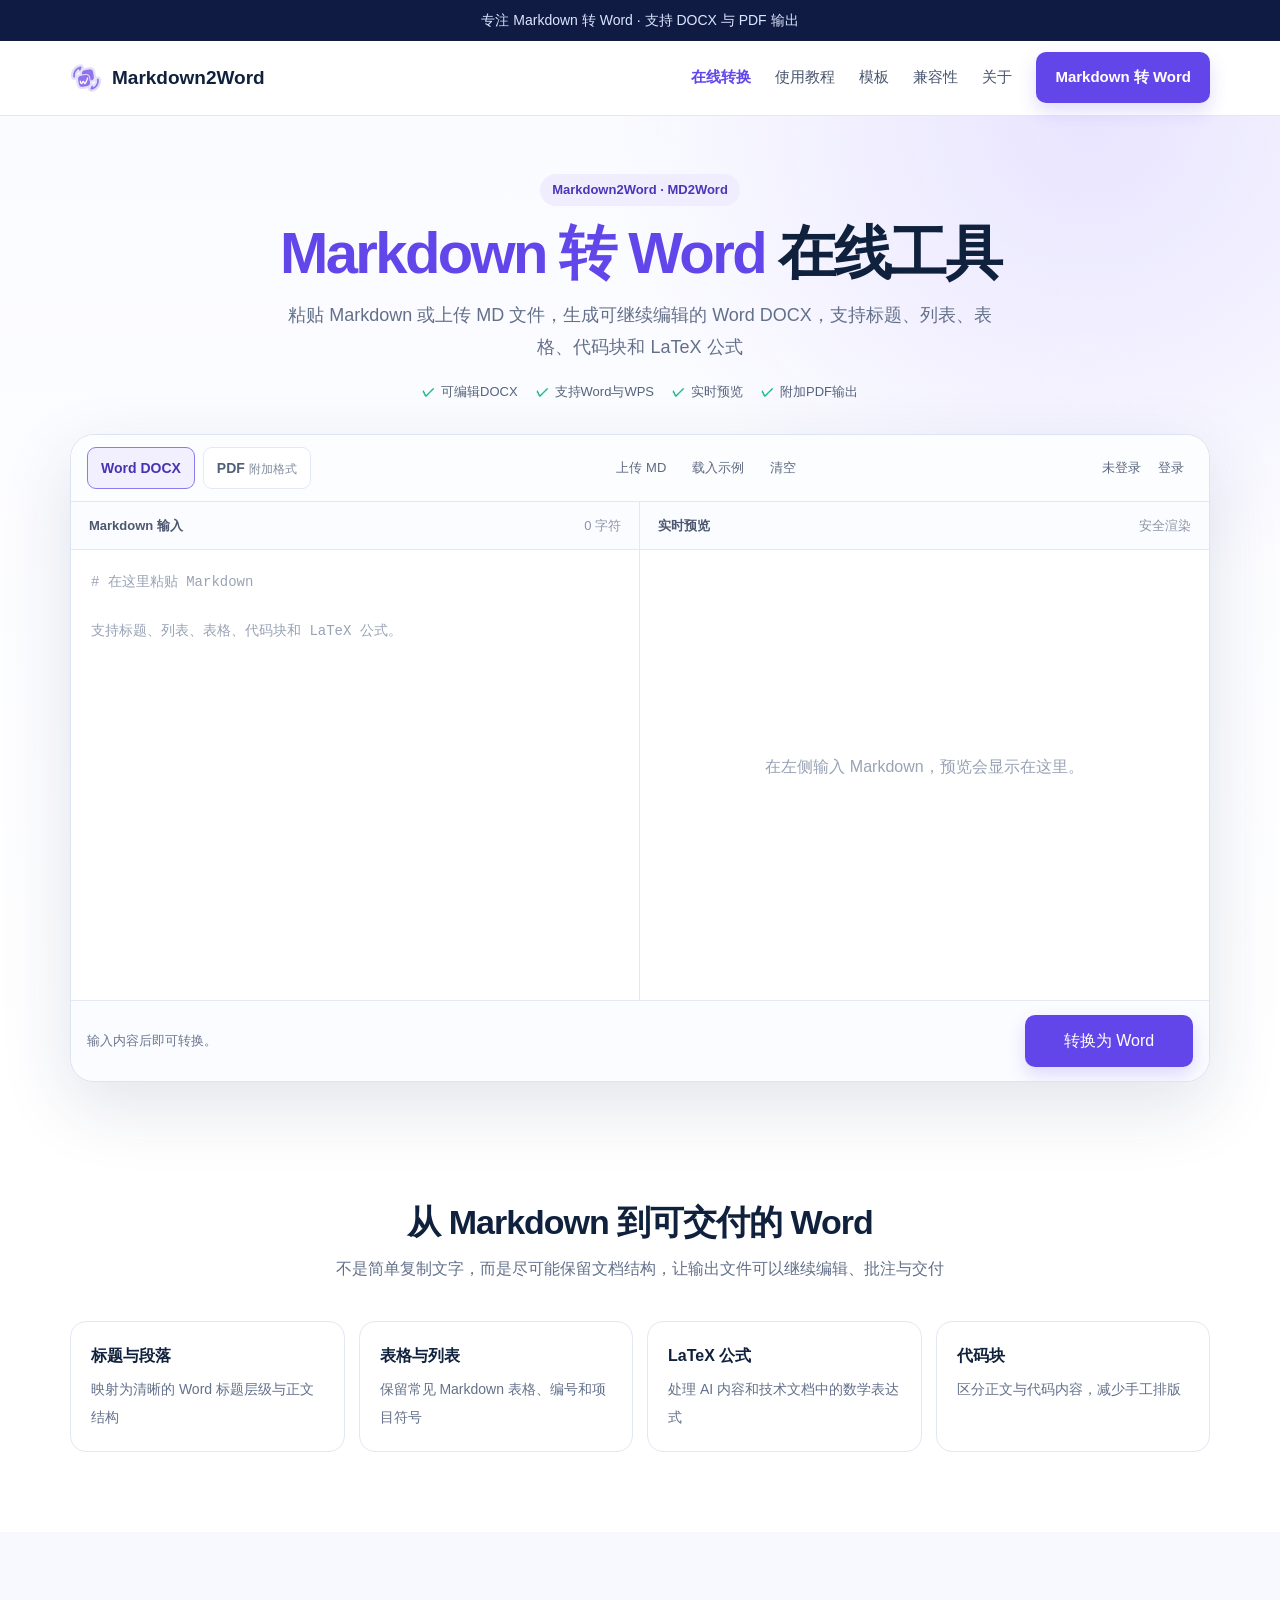
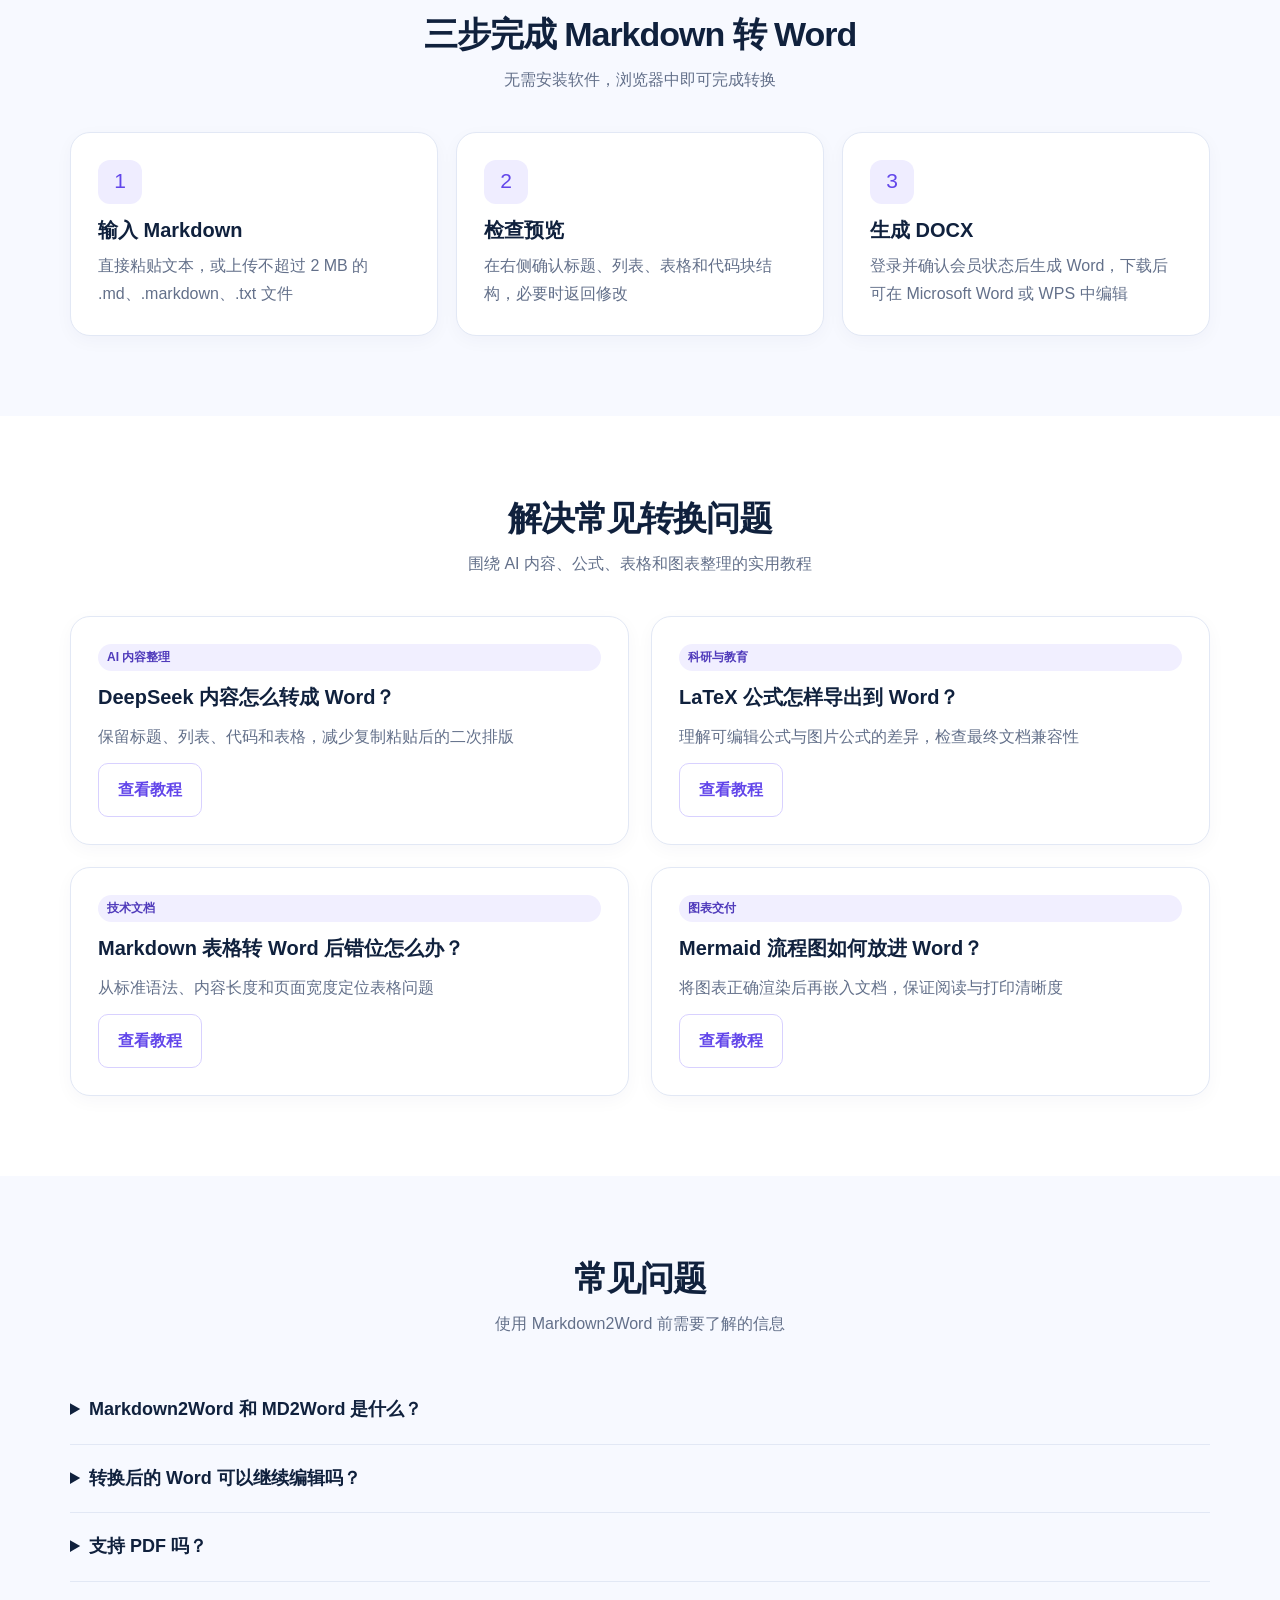
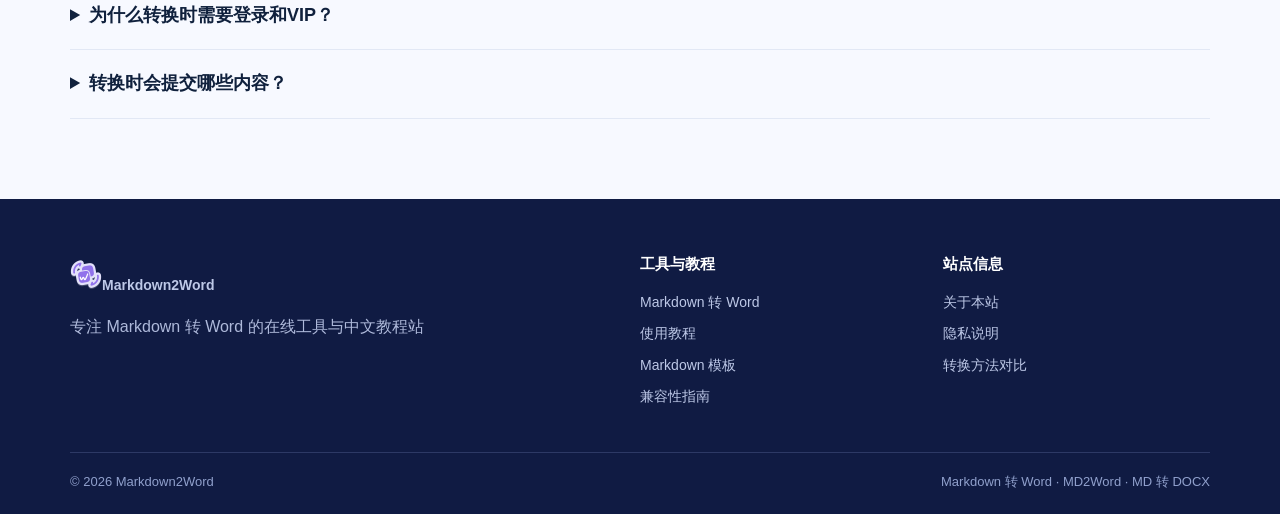
==== commit 395948d6: "1" ====
--- a/index.html
+++ b/index.html
@@ -44,7 +44,7 @@
       <div class="tool-intro">
         <span class="eyebrow">Markdown2Word · MD2Word</span>
         <h1><em>Markdown 转 Word</em> 在线工具</h1>
-        <p>粘贴 Markdown 或上传 MD 文件，生成可继续编辑的 Word DOCX。支持标题、列表、表格、代码块和 LaTeX 公式。</p>
+        <p>粘贴 Markdown 或上传 MD 文件，生成可继续编辑的 Word DOCX，支持标题、列表、表格、代码块和 LaTeX 公式</p>
         <div class="trust-row" aria-label="工具特点"><span>可编辑DOCX</span><span>支持Word与WPS</span><span>实时预览</span><span>附加PDF输出</span></div>
       </div>
 
@@ -61,25 +61,24 @@
         <div class="converter-bottom"><div class="converter-status" id="converterStatus" role="status">输入内容后即可转换。</div><button class="button convert-button" id="convertButton" type="button">转换为 Word</button></div>
         <div class="result-card" id="resultCard"><span id="resultText">文档已生成。</span><a id="downloadLink" href="#" target="_blank" rel="noopener">下载文件</a></div>
       </div>
-      <div class="privacy-note"><span aria-hidden="true">🔒</span><span><b>数据提醒：</b>转换时，内容会发送至服务器生成文件。请勿上传国家秘密、商业机密或其他不适合在线处理的数据。详情见<a href="/privacy/">隐私说明</a>。</span></div>
     </div></section>
 
-    <section class="section"><div class="wrap"><div class="section-head"><h2>从 Markdown 到可交付的 Word</h2><p>不是简单复制文字，而是尽可能保留文档结构，让输出文件可以继续编辑、批注与交付。</p></div><div class="support-grid">
-      <article class="support-item"><b>标题与段落</b><span>映射为清晰的 Word 标题层级与正文结构。</span></article><article class="support-item"><b>表格与列表</b><span>保留常见 Markdown 表格、编号和项目符号。</span></article><article class="support-item"><b>LaTeX 公式</b><span>处理 AI 内容和技术文档中的数学表达式。</span></article><article class="support-item"><b>代码块</b><span>区分正文与代码内容，减少手工排版。</span></article>
+    <section class="section"><div class="wrap"><div class="section-head"><h2>从 Markdown 到可交付的 Word</h2><p>不是简单复制文字，而是尽可能保留文档结构，让输出文件可以继续编辑、批注与交付</p></div><div class="support-grid">
+      <article class="support-item"><b>标题与段落</b><span>映射为清晰的 Word 标题层级与正文结构</span></article><article class="support-item"><b>表格与列表</b><span>保留常见 Markdown 表格、编号和项目符号</span></article><article class="support-item"><b>LaTeX 公式</b><span>处理 AI 内容和技术文档中的数学表达式</span></article><article class="support-item"><b>代码块</b><span>区分正文与代码内容，减少手工排版</span></article>
     </div></div></section>
 
-    <section class="section tint"><div class="wrap"><div class="section-head"><h2>三步完成 Markdown 转 Word</h2><p>无需安装软件，浏览器中即可完成转换。</p></div><div class="grid3">
-      <article class="card"><div class="icon">1</div><h3>输入 Markdown</h3><p>直接粘贴文本，或上传不超过 2 MB 的 .md、.markdown、.txt 文件。</p></article><article class="card"><div class="icon">2</div><h3>检查预览</h3><p>在右侧确认标题、列表、表格和代码块结构，必要时返回修改。</p></article><article class="card"><div class="icon">3</div><h3>生成 DOCX</h3><p>登录并确认会员状态后生成 Word，下载后可在 Microsoft Word 或 WPS 中编辑。</p></article>
+    <section class="section tint"><div class="wrap"><div class="section-head"><h2>三步完成 Markdown 转 Word</h2><p>无需安装软件，浏览器中即可完成转换</p></div><div class="grid3">
+      <article class="card"><div class="icon">1</div><h3>输入 Markdown</h3><p>直接粘贴文本，或上传不超过 2 MB 的 .md、.markdown、.txt 文件</p></article><article class="card"><div class="icon">2</div><h3>检查预览</h3><p>在右侧确认标题、列表、表格和代码块结构，必要时返回修改</p></article><article class="card"><div class="icon">3</div><h3>生成 DOCX</h3><p>登录并确认会员状态后生成 Word，下载后可在 Microsoft Word 或 WPS 中编辑</p></article>
     </div></div></section>
 
-    <section class="section"><div class="wrap"><div class="section-head"><h2>解决常见转换问题</h2><p>围绕 AI 内容、公式、表格和图表整理的实用教程。</p></div><div class="grid2">
-      <article class="card guide-card"><span class="tag">AI 内容整理</span><h3>DeepSeek 内容怎么转成 Word？</h3><p>保留标题、列表、代码和表格，减少复制粘贴后的二次排版。</p><a class="button light" href="/guides/deepseek-to-word/">查看教程</a></article>
-      <article class="card guide-card"><span class="tag">科研与教育</span><h3>LaTeX 公式怎样导出到 Word？</h3><p>理解可编辑公式与图片公式的差异，检查最终文档兼容性。</p><a class="button light" href="/guides/latex-to-word/">查看教程</a></article>
-      <article class="card guide-card"><span class="tag">技术文档</span><h3>Markdown 表格转 Word 后错位怎么办？</h3><p>从标准语法、内容长度和页面宽度定位表格问题。</p><a class="button light" href="/guides/md-table-word/">查看教程</a></article>
-      <article class="card guide-card"><span class="tag">图表交付</span><h3>Mermaid 流程图如何放进 Word？</h3><p>将图表正确渲染后再嵌入文档，保证阅读与打印清晰度。</p><a class="button light" href="/guides/mermaid-to-word/">查看教程</a></article>
+    <section class="section"><div class="wrap"><div class="section-head"><h2>解决常见转换问题</h2><p>围绕 AI 内容、公式、表格和图表整理的实用教程</p></div><div class="grid2">
+      <article class="card guide-card"><span class="tag">AI 内容整理</span><h3>DeepSeek 内容怎么转成 Word？</h3><p>保留标题、列表、代码和表格，减少复制粘贴后的二次排版</p><a class="button light" href="/guides/deepseek-to-word/">查看教程</a></article>
+      <article class="card guide-card"><span class="tag">科研与教育</span><h3>LaTeX 公式怎样导出到 Word？</h3><p>理解可编辑公式与图片公式的差异，检查最终文档兼容性</p><a class="button light" href="/guides/latex-to-word/">查看教程</a></article>
+      <article class="card guide-card"><span class="tag">技术文档</span><h3>Markdown 表格转 Word 后错位怎么办？</h3><p>从标准语法、内容长度和页面宽度定位表格问题</p><a class="button light" href="/guides/md-table-word/">查看教程</a></article>
+      <article class="card guide-card"><span class="tag">图表交付</span><h3>Mermaid 流程图如何放进 Word？</h3><p>将图表正确渲染后再嵌入文档，保证阅读与打印清晰度</p><a class="button light" href="/guides/mermaid-to-word/">查看教程</a></article>
     </div></div></section>
 
-    <section class="section tint faq"><div class="wrap"><div class="section-head"><h2>常见问题</h2><p>使用 Markdown2Word 前需要了解的信息。</p></div>
+    <section class="section tint faq"><div class="wrap"><div class="section-head"><h2>常见问题</h2><p>使用 Markdown2Word 前需要了解的信息</p></div>
       <details><summary>Markdown2Word 和 MD2Word 是什么？</summary><p>它们都指向本站提供的 Markdown 转 Word 工具。Markdown2Word 是站点品牌，MD2Word 是常见简写。</p></details>
       <details><summary>转换后的 Word 可以继续编辑吗？</summary><p>输出为标准 DOCX 文件，可使用 Microsoft Word 或 WPS 打开并继续编辑。复杂文档在正式交付前仍建议进行一次复核。</p></details>
       <details><summary>支持 PDF 吗？</summary><p>支持。Word 是本站的主要输出格式，PDF 作为附加格式，可以在工具顶部切换。</p></details>
@@ -88,10 +87,10 @@
     </div></section>
   </main>
 
-  <footer class="footer"><div class="wrap footer-grid"><div><a class="brand" href="/"><img src="images/markdown2word-logo.png" alt="Markdown2Word">Markdown2Word</a><p>专注 Markdown 转 Word 的在线工具与中文教程站。</p></div><div><h3>工具与教程</h3><a href="/#converter">Markdown 转 Word</a><a href="/guides/">使用教程</a><a href="/templates/">Markdown 模板</a><a href="/compatibility/">兼容性指南</a></div><div><h3>站点信息</h3><a href="/about/">关于本站</a><a href="/privacy/">隐私说明</a><a href="/compare/">转换方法对比</a></div></div><div class="wrap footer-bottom"><span>© 2026 Markdown2Word</span><span>Markdown 转 Word · MD2Word · MD 转 DOCX</span></div></footer>
+  <footer class="footer"><div class="wrap footer-grid"><div><a class="brand" href="/"><img src="images/markdown2word-logo.png" alt="Markdown2Word">Markdown2Word</a><p>专注 Markdown 转 Word 的在线工具与中文教程站</p></div><div><h3>工具与教程</h3><a href="/#converter">Markdown 转 Word</a><a href="/guides/">使用教程</a><a href="/templates/">Markdown 模板</a><a href="/compatibility/">兼容性指南</a></div><div><h3>站点信息</h3><a href="/about/">关于本站</a><a href="/privacy/">隐私说明</a><a href="/compare/">转换方法对比</a></div></div><div class="wrap footer-bottom"><span>© 2026 Markdown2Word</span><span>Markdown 转 Word · MD2Word · MD 转 DOCX</span></div></footer>
 
-  <div class="modal" id="loginModal" role="dialog" aria-modal="true" aria-labelledby="loginTitle" aria-hidden="true"><div class="modal-backdrop" data-close-modal></div><div class="modal-card"><div class="modal-header"><h2 id="loginTitle">微信扫码登录</h2><button class="modal-close" type="button" aria-label="关闭登录弹窗" data-close-modal>×</button></div><div class="modal-body"><div class="qr-frame"><img id="loginQr" class="loading" alt="微信登录二维码"></div><h3>使用微信扫码登录</h3><p>新用户扫码后将自动创建账号。</p><div id="loginCountdown" class="modal-message"></div><div id="loginMessage" class="modal-message">正在获取登录二维码…</div></div></div></div>
-  <div class="modal" id="vipModal" role="dialog" aria-modal="true" aria-labelledby="vipTitle" aria-hidden="true"><div class="modal-backdrop" data-close-modal></div><div class="modal-card"><div class="modal-header"><h2 id="vipTitle">开通 Markdown2Word VIP</h2><button class="modal-close" type="button" aria-label="关闭会员弹窗" data-close-modal>×</button></div><div class="modal-body"><div class="qr-frame"><img id="vipQr" alt="VIP付款二维码"></div><h3>微信扫码完成会员开通</h3><p>付款将在微信中完成，本站不会收集你的支付信息。</p><div id="vipMessage" class="modal-message">完成付款后，请点击下方按钮刷新会员状态。</div><button class="button payment-button" id="paymentCompleted" type="button">已完成支付</button></div></div></div>
+  <div class="modal" id="loginModal" role="dialog" aria-modal="true" aria-labelledby="loginTitle" aria-hidden="true"><div class="modal-backdrop" data-close-modal></div><div class="modal-card"><div class="modal-header"><h2 id="loginTitle">微信扫码登录</h2><button class="modal-close" type="button" aria-label="关闭登录弹窗" data-close-modal>×</button></div><div class="modal-body"><div class="qr-frame"><img id="loginQr" class="loading" alt="微信登录二维码"></div><h3>使用微信扫码登录</h3><p>新用户扫码后将自动创建账号</p><div id="loginCountdown" class="modal-message"></div><div id="loginMessage" class="modal-message">正在获取登录二维码…</div></div></div></div>
+  <div class="modal" id="vipModal" role="dialog" aria-modal="true" aria-labelledby="vipTitle" aria-hidden="true"><div class="modal-backdrop" data-close-modal></div><div class="modal-card"><div class="modal-header"><h2 id="vipTitle">开通 Markdown2Word VIP</h2><button class="modal-close" type="button" aria-label="关闭会员弹窗" data-close-modal>×</button></div><div class="modal-body"><div class="qr-frame"><img id="vipQr" alt="VIP付款二维码"></div><h3>微信扫码完成会员开通</h3><p>付款将在微信中完成，本站不会收集你的支付信息</p><div id="vipMessage" class="modal-message">完成付款后，请点击下方按钮刷新会员状态。</div><button class="button payment-button" id="paymentCompleted" type="button">已完成支付</button></div></div></div>
 
   <script src="assets/site.js"></script>
   <script src="assets/converter.js"></script>
--- a/assets/converter.css
+++ b/assets/converter.css
@@ -49,7 +49,6 @@
 .modal-body{padding:24px;text-align:center}.qr-frame{width:226px;height:226px;margin:0 auto 15px;border:1px solid var(--line);border-radius:15px;background:#f7f8fc;display:grid;place-items:center;overflow:hidden}.qr-frame img{width:100%;height:100%;object-fit:contain}.qr-frame img.loading{width:42px;height:42px;opacity:.55}
 .modal-body h3{margin:0 0 6px;font-size:18px}.modal-body p{color:var(--muted);font-size:14px;margin:5px 0}.modal-message{min-height:24px;color:#6c7890;font-size:13px;margin-top:10px}.modal-message.error{color:#c0394b}.modal-message.success{color:#087c5a}
 .payment-button{width:100%;border:0;cursor:pointer;font:inherit;margin-top:13px}.payment-button:disabled{opacity:.65;cursor:wait}
-.privacy-note{display:flex;gap:10px;align-items:flex-start;background:#f7f8fc;border:1px solid var(--line);border-radius:13px;padding:14px 16px;margin-top:20px;color:#59667e;font-size:13px}.privacy-note b{color:#24334d}
 .support-grid{display:grid;grid-template-columns:repeat(4,1fr);gap:14px}.support-item{border:1px solid var(--line);border-radius:16px;padding:20px;background:#fff}.support-item b{display:block;margin-bottom:5px}.support-item span{font-size:14px;color:var(--muted)}
 @media(max-width:900px){.editor-grid{grid-template-columns:1fr;height:auto}.editor-pane:first-child{border-right:0;border-bottom:1px solid var(--line)}#markdownInput,.preview{height:330px;min-height:330px;max-height:330px;flex-basis:330px}.converter-toolbar{align-items:flex-start}.account-area{justify-content:flex-end}.support-grid{grid-template-columns:repeat(2,1fr)}}
 @media(max-width:600px){.tool-hero{padding:38px 0 24px}.tool-intro h1{font-size:36px}.tool-intro p{font-size:16px}.converter-shell{border-radius:17px}.converter-toolbar{display:block}.tool-actions{margin-top:9px}.account-area{margin-top:9px;justify-content:flex-start}.editor-grid{height:auto}#markdownInput,.preview{height:300px;min-height:300px;max-height:300px;flex-basis:300px;padding:16px}.converter-bottom{display:block}.convert-button{width:100%;margin-top:10px}.result-card.visible{display:block}.result-card a{display:inline-flex;margin-top:9px}.support-grid{grid-template-columns:1fr}.trust-row{gap:8px 14px}}
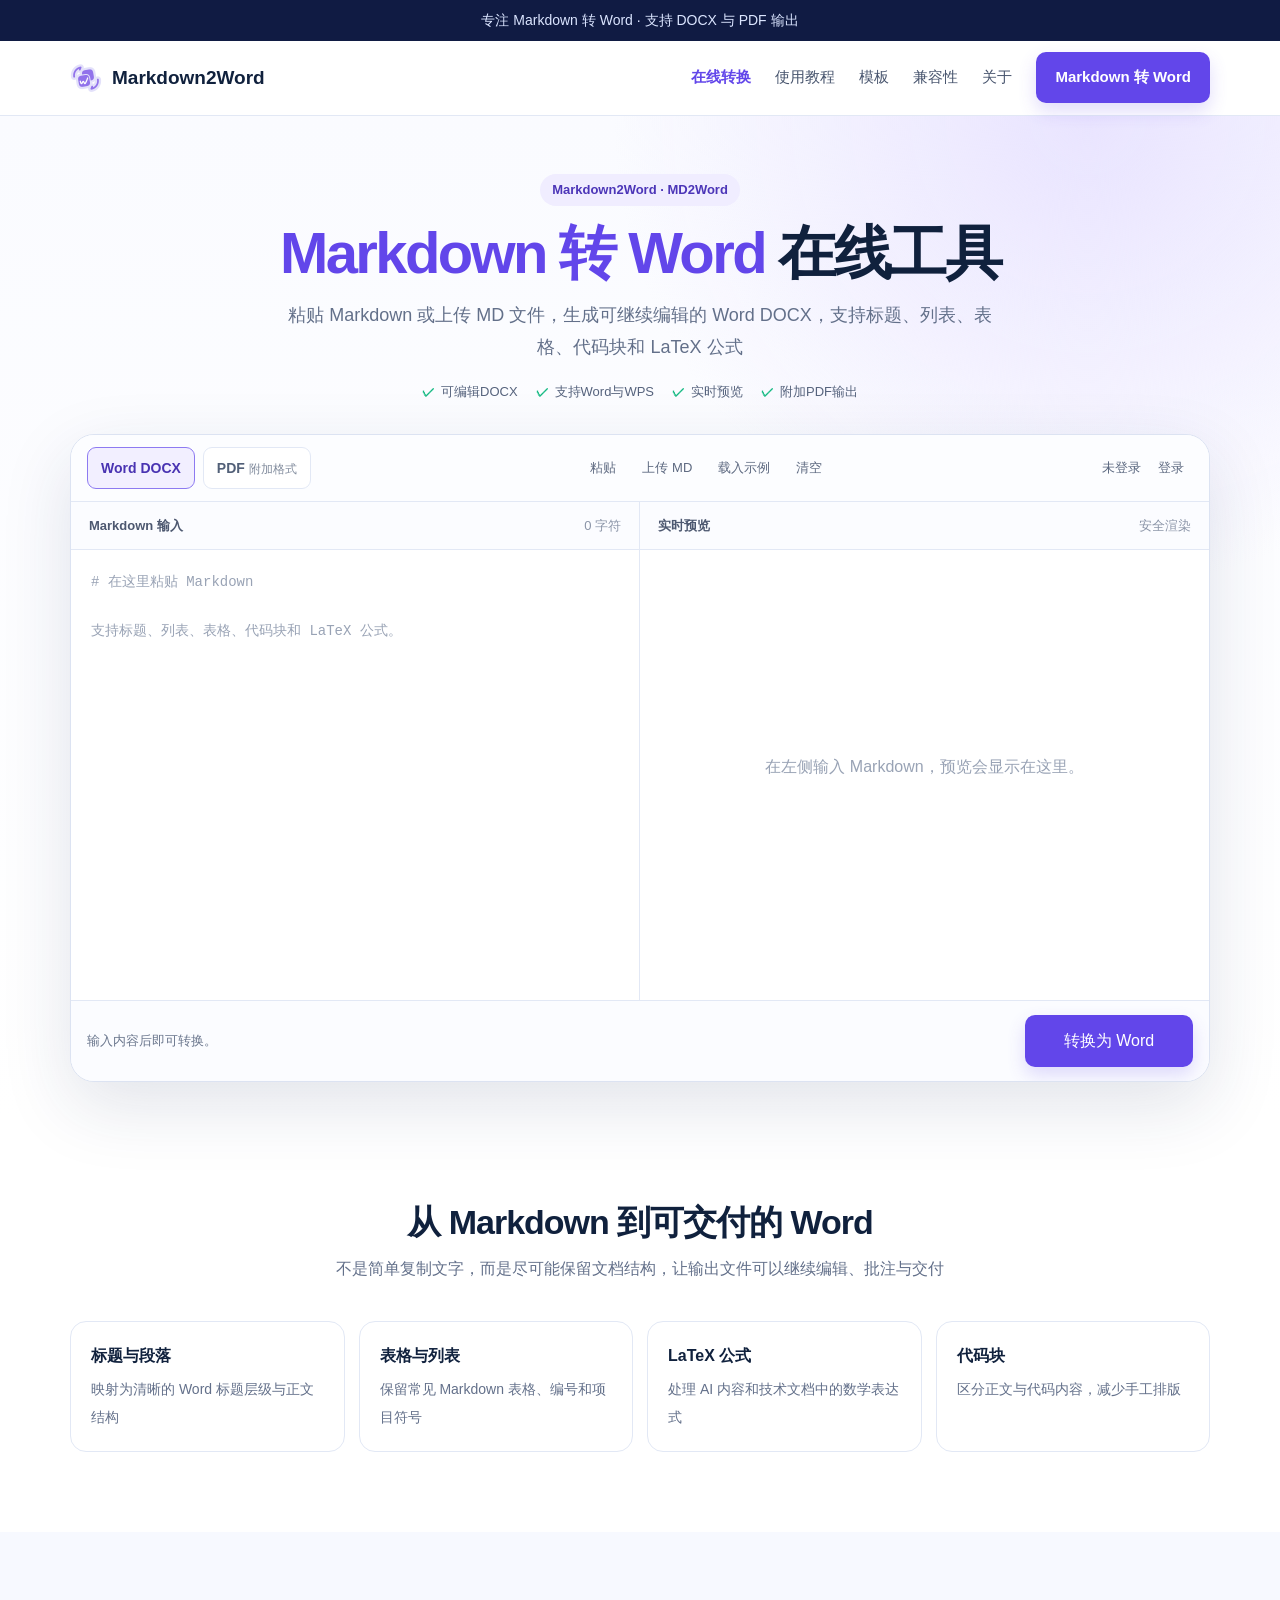
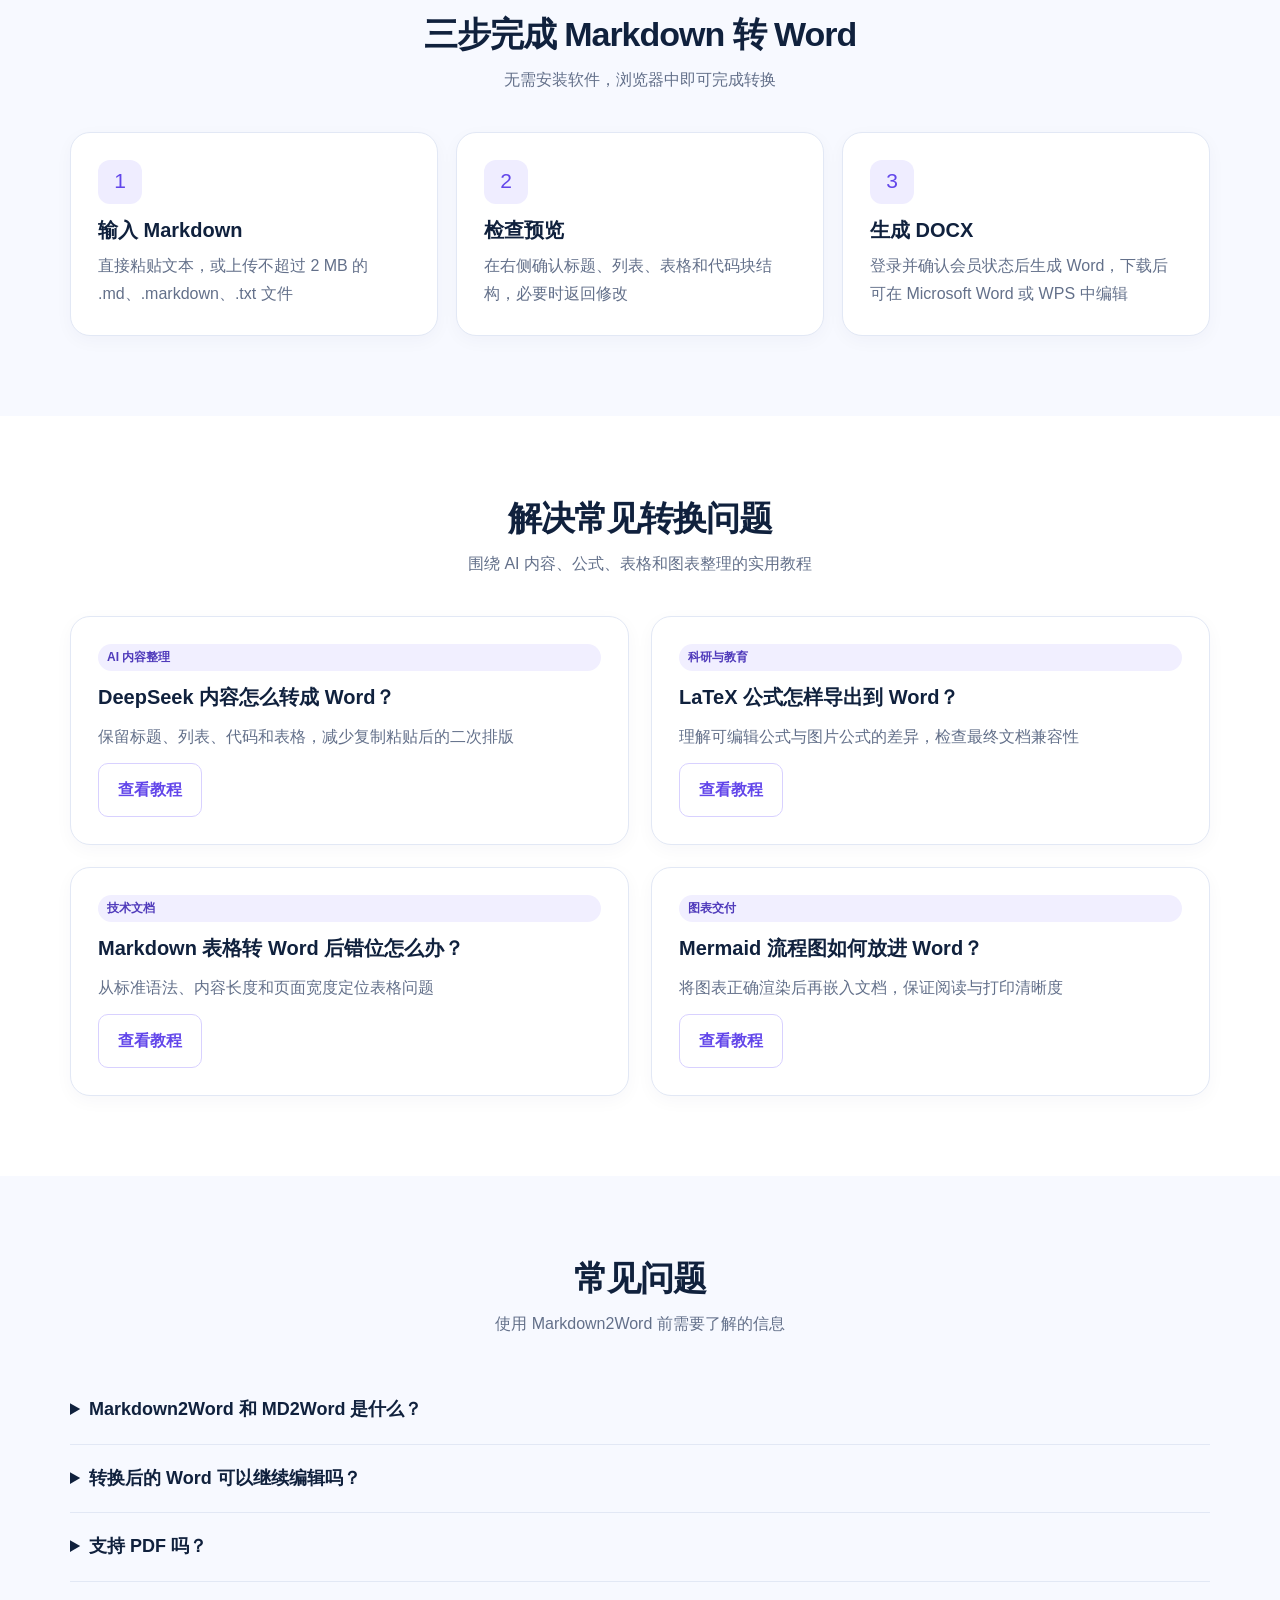
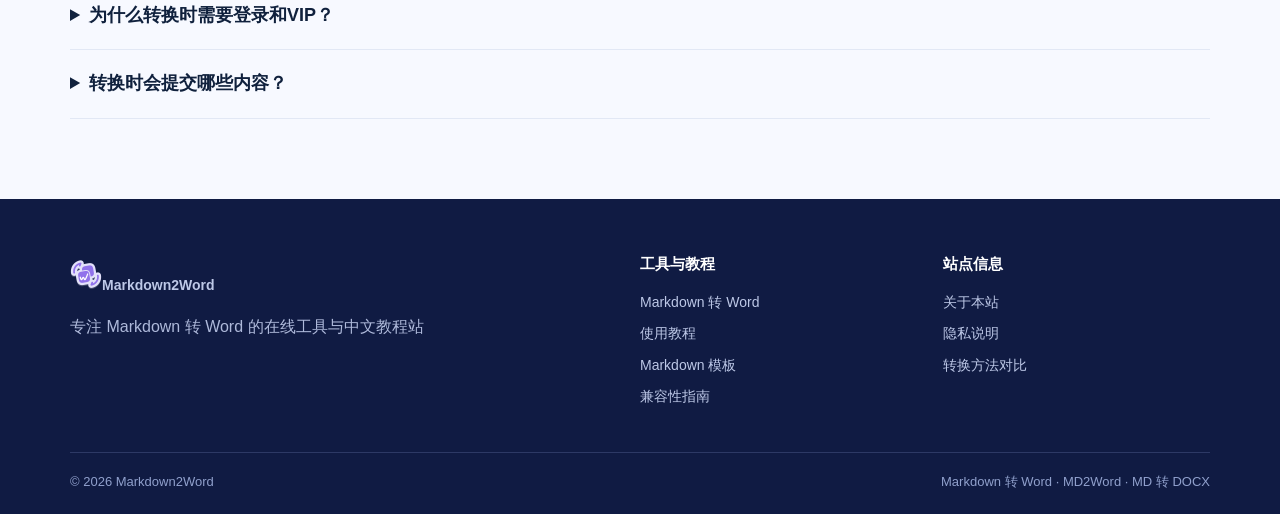
==== commit 9bec4db7: "1" ====
--- a/index.html
+++ b/index.html
@@ -51,7 +51,7 @@
       <div class="converter-shell" aria-label="Markdown 转 Word 工具">
         <div class="converter-toolbar">
           <div class="tool-tabs" aria-label="输出格式"><button class="format-option active" type="button" data-format="word">Word DOCX</button><button class="format-option" type="button" data-format="pdf">PDF <small>附加格式</small></button></div>
-          <div class="tool-actions"><input class="hidden-file" type="file" id="markdownFile" accept=".md,.markdown,.txt,text/markdown,text/plain"><button class="tool-action" type="button" id="uploadButton">上传 MD</button><button class="tool-action" type="button" id="sampleButton">载入示例</button><button class="tool-action" type="button" id="clearButton">清空</button></div>
+          <div class="tool-actions"><input class="hidden-file" type="file" id="markdownFile" accept=".md,.markdown,.txt,text/markdown,text/plain"><button class="tool-action" type="button" id="pasteButton">粘贴</button><button class="tool-action" type="button" id="uploadButton">上传 MD</button><button class="tool-action" type="button" id="sampleButton">载入示例</button><button class="tool-action" type="button" id="clearButton">清空</button></div>
           <div class="account-area"><span class="account-status" id="accountStatus">未登录</span><button class="tool-action" type="button" id="loginButton">登录</button><button class="tool-action logout-button" type="button" id="logoutButton">退出</button></div>
         </div>
         <div class="editor-grid">
@@ -89,7 +89,7 @@
 
   <footer class="footer"><div class="wrap footer-grid"><div><a class="brand" href="/"><img src="images/markdown2word-logo.png" alt="Markdown2Word">Markdown2Word</a><p>专注 Markdown 转 Word 的在线工具与中文教程站</p></div><div><h3>工具与教程</h3><a href="/#converter">Markdown 转 Word</a><a href="/guides/">使用教程</a><a href="/templates/">Markdown 模板</a><a href="/compatibility/">兼容性指南</a></div><div><h3>站点信息</h3><a href="/about/">关于本站</a><a href="/privacy/">隐私说明</a><a href="/compare/">转换方法对比</a></div></div><div class="wrap footer-bottom"><span>© 2026 Markdown2Word</span><span>Markdown 转 Word · MD2Word · MD 转 DOCX</span></div></footer>
 
-  <div class="modal" id="loginModal" role="dialog" aria-modal="true" aria-labelledby="loginTitle" aria-hidden="true"><div class="modal-backdrop" data-close-modal></div><div class="modal-card"><div class="modal-header"><h2 id="loginTitle">微信扫码登录</h2><button class="modal-close" type="button" aria-label="关闭登录弹窗" data-close-modal>×</button></div><div class="modal-body"><div class="qr-frame"><img id="loginQr" class="loading" alt="微信登录二维码"></div><h3>使用微信扫码登录</h3><p>新用户扫码后将自动创建账号</p><div id="loginCountdown" class="modal-message"></div><div id="loginMessage" class="modal-message">正在获取登录二维码…</div></div></div></div>
+  <div class="modal" id="loginModal" role="dialog" aria-modal="true" aria-labelledby="loginTitle" aria-hidden="true"><div class="modal-backdrop" data-close-modal></div><div class="modal-card"><div class="modal-header"><h2 id="loginTitle">微信扫码登录</h2><button class="modal-close" type="button" aria-label="关闭登录弹窗" data-close-modal>×</button></div><div class="modal-body"><div class="qr-frame"><img id="loginQr" class="loading" alt="微信登录二维码"></div><h3>使用微信扫码登录</h3><p>新用户扫码后将自动创建账号，免费使用</p><div id="loginCountdown" class="modal-message"></div><div id="loginMessage" class="modal-message">正在获取登录二维码…</div></div></div></div>
   <div class="modal" id="vipModal" role="dialog" aria-modal="true" aria-labelledby="vipTitle" aria-hidden="true"><div class="modal-backdrop" data-close-modal></div><div class="modal-card"><div class="modal-header"><h2 id="vipTitle">开通 Markdown2Word VIP</h2><button class="modal-close" type="button" aria-label="关闭会员弹窗" data-close-modal>×</button></div><div class="modal-body"><div class="qr-frame"><img id="vipQr" alt="VIP付款二维码"></div><h3>微信扫码完成会员开通</h3><p>付款将在微信中完成，本站不会收集你的支付信息</p><div id="vipMessage" class="modal-message">完成付款后，请点击下方按钮刷新会员状态。</div><button class="button payment-button" id="paymentCompleted" type="button">已完成支付</button></div></div></div>
 
   <script src="assets/site.js"></script>
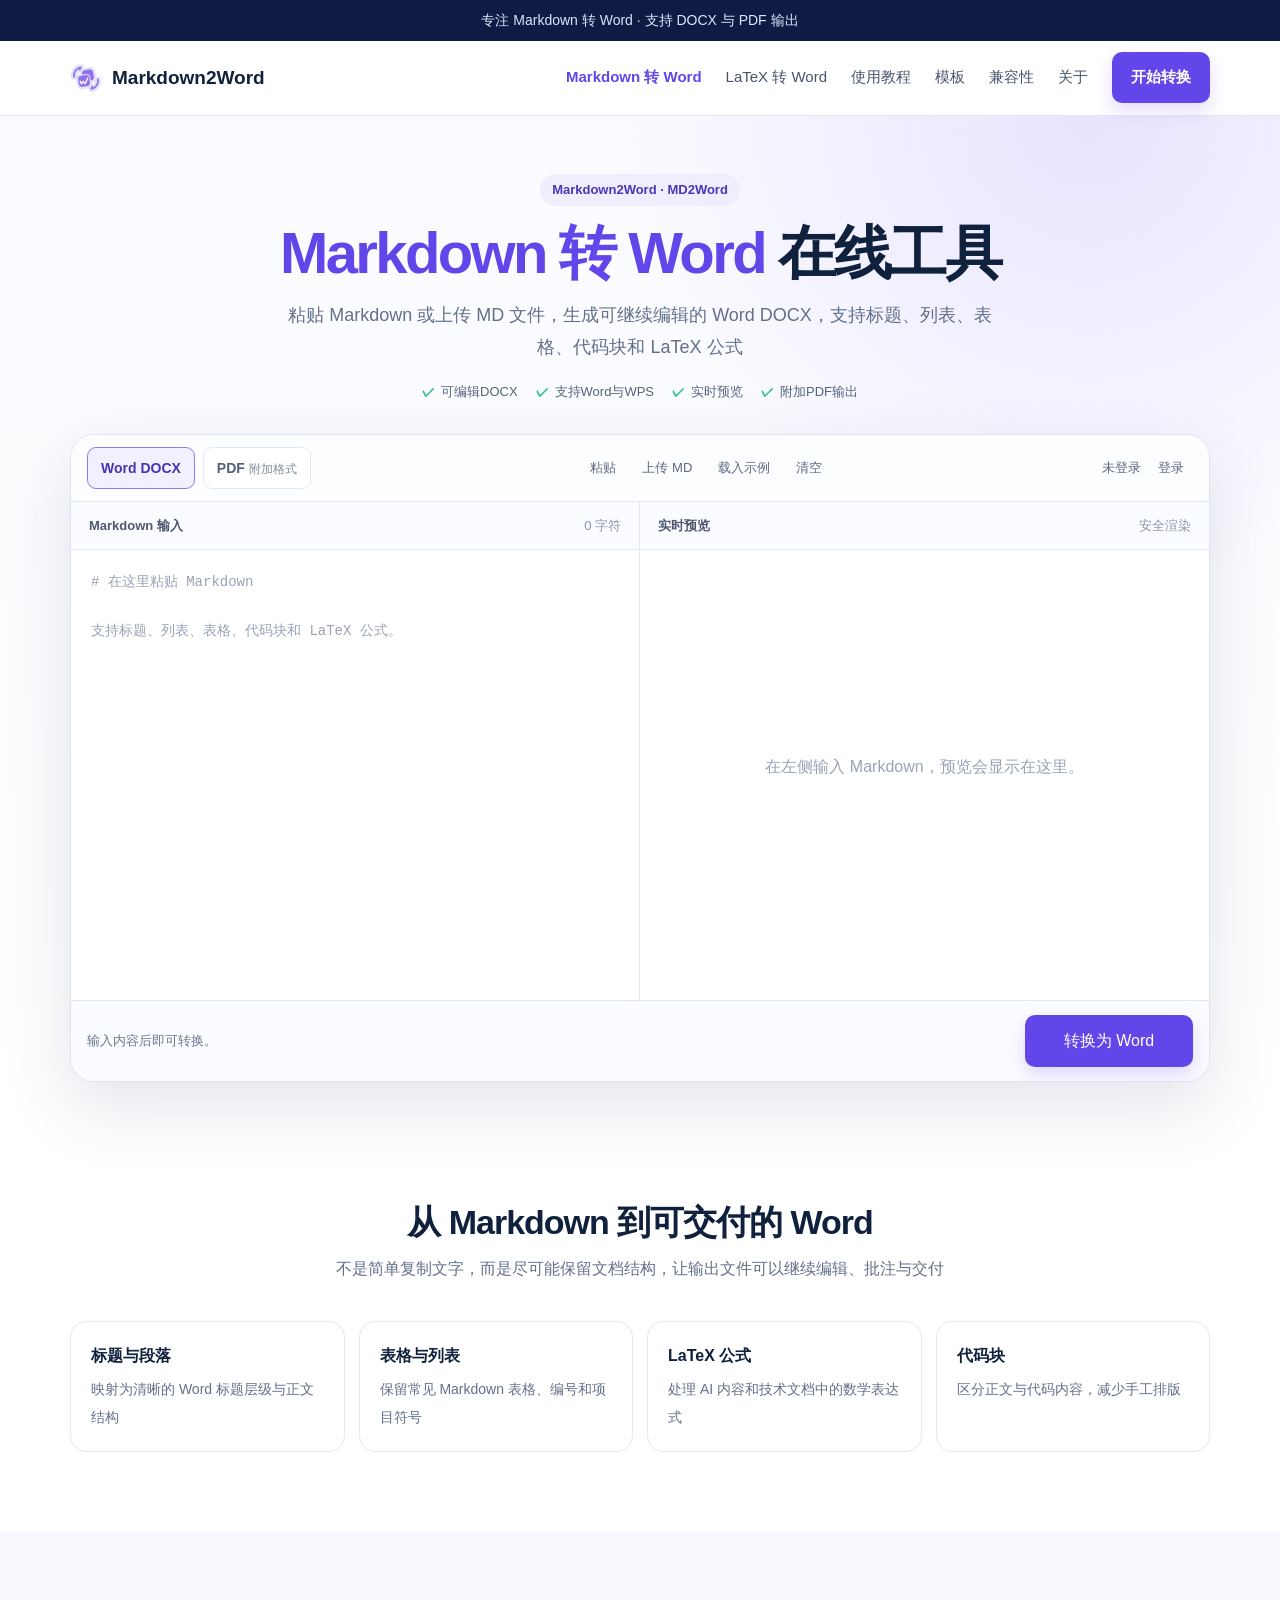
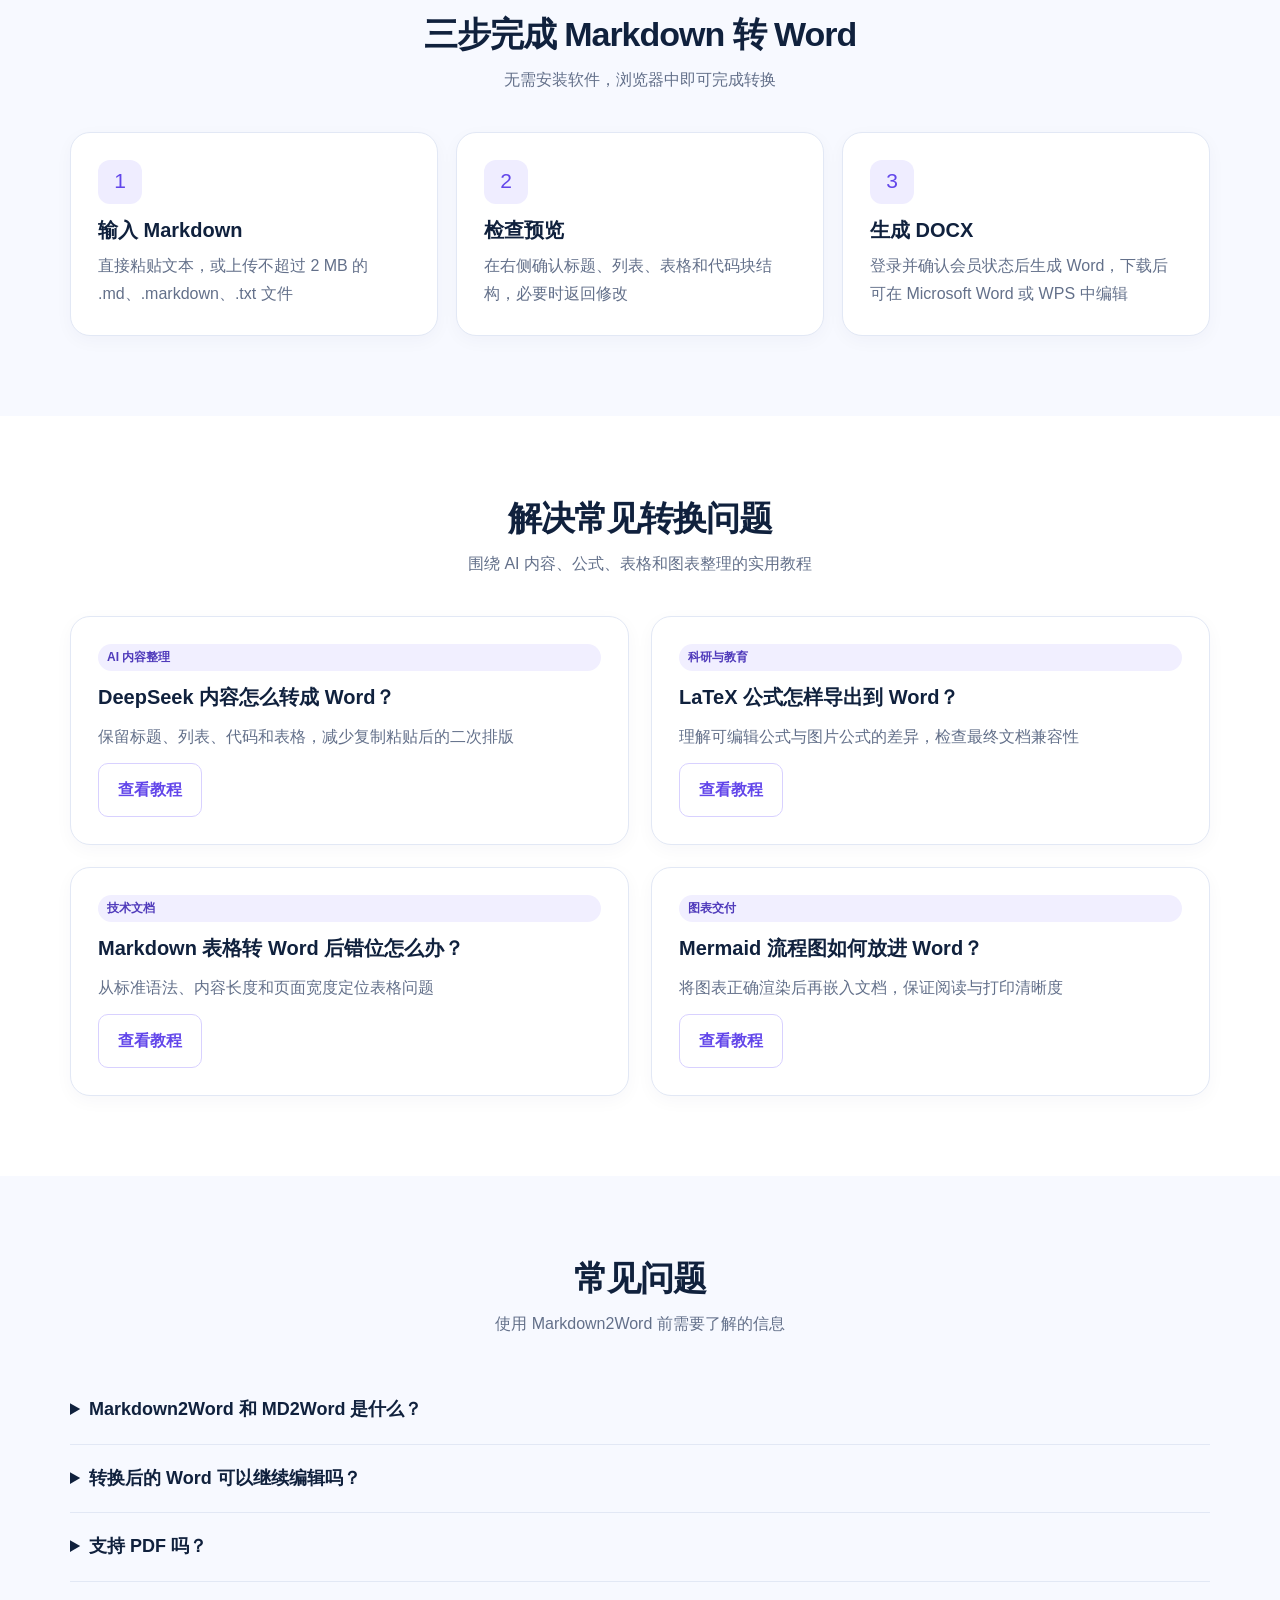
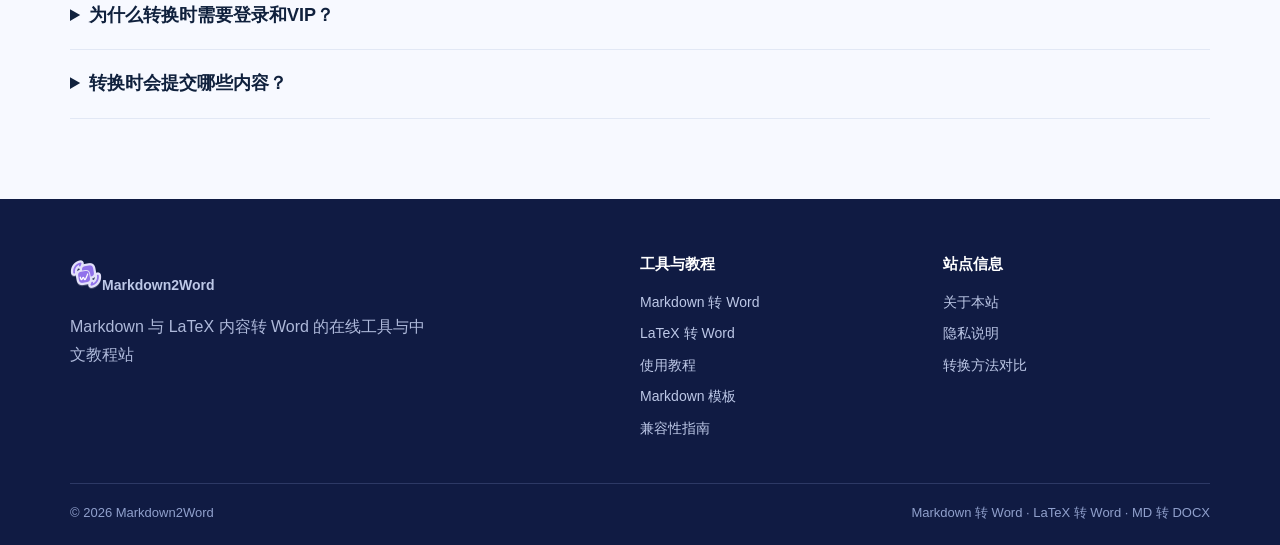
==== commit ec3b6585: "update" ====
--- a/index.html
+++ b/index.html
@@ -36,7 +36,7 @@
   <div class="nav-shell"><nav class="wrap nav" aria-label="主导航">
     <a class="brand" href="/"><img src="images/markdown2word-logo.png" alt="Markdown2Word 标志">Markdown2Word</a>
     <button class="menu" aria-label="打开导航" aria-expanded="false">菜单</button>
-    <div class="links"><a class="active" href="/">在线转换</a><a href="/guides/">使用教程</a><a href="/templates/">模板</a><a href="/compatibility/">兼容性</a><a href="/about/">关于</a><a class="button" href="#converter">Markdown 转 Word</a></div>
+    <div class="links"><a class="active" href="/">Markdown 转 Word</a><a href="/latex-to-word/">LaTeX 转 Word</a><a href="/guides/">使用教程</a><a href="/templates/">模板</a><a href="/compatibility/">兼容性</a><a href="/about/">关于</a><a class="button" href="#converter">开始转换</a></div>
   </nav></div>
 
   <main>
@@ -87,7 +87,7 @@
     </div></section>
   </main>
 
-  <footer class="footer"><div class="wrap footer-grid"><div><a class="brand" href="/"><img src="images/markdown2word-logo.png" alt="Markdown2Word">Markdown2Word</a><p>专注 Markdown 转 Word 的在线工具与中文教程站</p></div><div><h3>工具与教程</h3><a href="/#converter">Markdown 转 Word</a><a href="/guides/">使用教程</a><a href="/templates/">Markdown 模板</a><a href="/compatibility/">兼容性指南</a></div><div><h3>站点信息</h3><a href="/about/">关于本站</a><a href="/privacy/">隐私说明</a><a href="/compare/">转换方法对比</a></div></div><div class="wrap footer-bottom"><span>© 2026 Markdown2Word</span><span>Markdown 转 Word · MD2Word · MD 转 DOCX</span></div></footer>
+  <footer class="footer"><div class="wrap footer-grid"><div><a class="brand" href="/"><img src="images/markdown2word-logo.png" alt="Markdown2Word">Markdown2Word</a><p>Markdown 与 LaTeX 内容转 Word 的在线工具与中文教程站</p></div><div><h3>工具与教程</h3><a href="/#converter">Markdown 转 Word</a><a href="/latex-to-word/">LaTeX 转 Word</a><a href="/guides/">使用教程</a><a href="/templates/">Markdown 模板</a><a href="/compatibility/">兼容性指南</a></div><div><h3>站点信息</h3><a href="/about/">关于本站</a><a href="/privacy/">隐私说明</a><a href="/compare/">转换方法对比</a></div></div><div class="wrap footer-bottom"><span>© 2026 Markdown2Word</span><span>Markdown 转 Word · LaTeX 转 Word · MD 转 DOCX</span></div></footer>
 
   <div class="modal" id="loginModal" role="dialog" aria-modal="true" aria-labelledby="loginTitle" aria-hidden="true"><div class="modal-backdrop" data-close-modal></div><div class="modal-card"><div class="modal-header"><h2 id="loginTitle">微信扫码登录</h2><button class="modal-close" type="button" aria-label="关闭登录弹窗" data-close-modal>×</button></div><div class="modal-body"><div class="qr-frame"><img id="loginQr" class="loading" alt="微信登录二维码"></div><h3>使用微信扫码登录</h3><p>新用户扫码后将自动创建账号，免费使用</p><div id="loginCountdown" class="modal-message"></div><div id="loginMessage" class="modal-message">正在获取登录二维码…</div></div></div></div>
   <div class="modal" id="vipModal" role="dialog" aria-modal="true" aria-labelledby="vipTitle" aria-hidden="true"><div class="modal-backdrop" data-close-modal></div><div class="modal-card"><div class="modal-header"><h2 id="vipTitle">开通 Markdown2Word VIP</h2><button class="modal-close" type="button" aria-label="关闭会员弹窗" data-close-modal>×</button></div><div class="modal-body"><div class="qr-frame"><img id="vipQr" alt="VIP付款二维码"></div><h3>微信扫码完成会员开通</h3><p>付款将在微信中完成，本站不会收集你的支付信息</p><div id="vipMessage" class="modal-message">完成付款后，请点击下方按钮刷新会员状态。</div><button class="button payment-button" id="paymentCompleted" type="button">已完成支付</button></div></div></div>
--- a/assets/converter.css
+++ b/assets/converter.css
@@ -23,8 +23,8 @@
 .editor-pane:first-child{border-right:1px solid var(--line)}
 .pane-heading{height:48px;display:flex;align-items:center;justify-content:space-between;padding:0 18px;border-bottom:1px solid var(--line);color:#4d5870;font-size:13px;font-weight:800;background:#fbfcff}
 .pane-heading span:last-child{font-weight:500;color:#8a94a7}
-#markdownInput{width:100%;height:450px;min-height:450px;max-height:450px;flex:0 0 450px;overflow-y:auto;border:0;resize:none;outline:0;padding:20px;font:14px/1.72 ui-monospace,SFMono-Regular,Consolas,"Liberation Mono",monospace;color:#18243a;background:#fff;tab-size:2}
-#markdownInput::placeholder{color:#99a3b5}
+#markdownInput,#latexInput{width:100%;height:450px;min-height:450px;max-height:450px;flex:0 0 450px;overflow-y:auto;border:0;resize:none;outline:0;padding:20px;font:14px/1.72 ui-monospace,SFMono-Regular,Consolas,"Liberation Mono",monospace;color:#18243a;background:#fff;tab-size:2}
+#markdownInput::placeholder,#latexInput::placeholder{color:#99a3b5}
 .preview{height:450px;min-height:450px;max-height:450px;flex:0 0 450px;padding:22px;overflow:auto;color:#26344e;background:#fff}
 .preview-empty{color:#99a3b5;display:grid;place-items:center;min-height:390px;text-align:center}
 .preview h1,.preview h2,.preview h3,.preview h4{line-height:1.35;color:#13213b;margin:1.1em 0 .55em}
@@ -33,6 +33,7 @@
 .preview pre{overflow:auto;background:#151a2d;color:#eaf0ff;border-radius:11px;padding:15px;font:13px/1.65 ui-monospace,SFMono-Regular,Consolas,monospace}
 .preview code{background:#f0f2f7;border-radius:5px;padding:2px 5px;font:13px ui-monospace,SFMono-Regular,Consolas,monospace}.preview pre code{background:transparent;padding:0}
 .preview table{border-collapse:collapse;width:100%;margin:16px 0;font-size:14px}.preview th,.preview td{border:1px solid #dce3ef;padding:8px 10px;text-align:left}.preview th{background:#f5f7fb}.preview a{color:var(--brand);text-decoration:underline}.math-inline{font-family:"Cambria Math","Times New Roman",serif;font-style:italic;color:#2b3a59}
+.latex-shortcuts{display:flex;align-items:center;gap:7px;overflow-x:auto;padding:9px 16px;border-bottom:1px solid var(--line);background:#fff}.latex-shortcuts span{font-size:12px;color:#7b869a;white-space:nowrap}.latex-shortcuts button{border:1px solid #dfe4ef;background:#f8f9fc;color:#3f4c65;border-radius:7px;padding:5px 9px;font:13px "Cambria Math","Times New Roman",serif;cursor:pointer;white-space:nowrap}.latex-shortcuts button:hover{border-color:#a99af3;background:#f2efff;color:#4933b2}.latex-preview{white-space:pre-wrap;display:block}.latex-preview .katex-display{margin:1.25em 0;overflow-x:auto;overflow-y:hidden;padding:4px 0}.latex-preview-note{white-space:normal;margin:0 0 16px;padding:9px 12px;border-radius:8px;background:#fff8e8;color:#8a6200;font:13px/1.5 Inter,"PingFang SC","Microsoft YaHei",sans-serif}.latex-preview-note.error{background:#fff1f2;color:#a73343}.preview-caption{font-size:12px;color:#8993a6;font-weight:500}
 .converter-bottom{padding:14px 16px;border-top:1px solid var(--line);display:flex;align-items:center;justify-content:space-between;gap:14px;background:#fbfcff}
 .converter-status{font-size:13px;color:#6a768d;min-height:24px;display:flex;align-items:center;gap:8px}
 .converter-status.error{color:#c0394b}.converter-status.success{color:#087c5a}
@@ -50,5 +51,5 @@
 .modal-body h3{margin:0 0 6px;font-size:18px}.modal-body p{color:var(--muted);font-size:14px;margin:5px 0}.modal-message{min-height:24px;color:#6c7890;font-size:13px;margin-top:10px}.modal-message.error{color:#c0394b}.modal-message.success{color:#087c5a}
 .payment-button{width:100%;border:0;cursor:pointer;font:inherit;margin-top:13px}.payment-button:disabled{opacity:.65;cursor:wait}
 .support-grid{display:grid;grid-template-columns:repeat(4,1fr);gap:14px}.support-item{border:1px solid var(--line);border-radius:16px;padding:20px;background:#fff}.support-item b{display:block;margin-bottom:5px}.support-item span{font-size:14px;color:var(--muted)}
-@media(max-width:900px){.editor-grid{grid-template-columns:1fr;height:auto}.editor-pane:first-child{border-right:0;border-bottom:1px solid var(--line)}#markdownInput,.preview{height:330px;min-height:330px;max-height:330px;flex-basis:330px}.converter-toolbar{align-items:flex-start}.account-area{justify-content:flex-end}.support-grid{grid-template-columns:repeat(2,1fr)}}
-@media(max-width:600px){.tool-hero{padding:38px 0 24px}.tool-intro h1{font-size:36px}.tool-intro p{font-size:16px}.converter-shell{border-radius:17px}.converter-toolbar{display:block}.tool-actions{margin-top:9px}.account-area{margin-top:9px;justify-content:flex-start}.editor-grid{height:auto}#markdownInput,.preview{height:300px;min-height:300px;max-height:300px;flex-basis:300px;padding:16px}.converter-bottom{display:block}.convert-button{width:100%;margin-top:10px}.result-card.visible{display:block}.result-card a{display:inline-flex;margin-top:9px}.support-grid{grid-template-columns:1fr}.trust-row{gap:8px 14px}}
+@media(max-width:900px){.editor-grid{grid-template-columns:1fr;height:auto}.editor-pane:first-child{border-right:0;border-bottom:1px solid var(--line)}#markdownInput,#latexInput,.preview{height:330px;min-height:330px;max-height:330px;flex-basis:330px}.converter-toolbar{align-items:flex-start}.account-area{justify-content:flex-end}.support-grid{grid-template-columns:repeat(2,1fr)}}
+@media(max-width:600px){.tool-hero{padding:38px 0 24px}.tool-intro h1{font-size:36px}.tool-intro p{font-size:16px}.converter-shell{border-radius:17px}.converter-toolbar{display:block}.tool-actions{margin-top:9px}.account-area{margin-top:9px;justify-content:flex-start}.editor-grid{height:auto}#markdownInput,#latexInput,.preview{height:300px;min-height:300px;max-height:300px;flex-basis:300px;padding:16px}.latex-shortcuts{padding:8px 12px}.converter-bottom{display:block}.convert-button{width:100%;margin-top:10px}.result-card.visible{display:block}.result-card a{display:inline-flex;margin-top:9px}.support-grid{grid-template-columns:1fr}.trust-row{gap:8px 14px}}
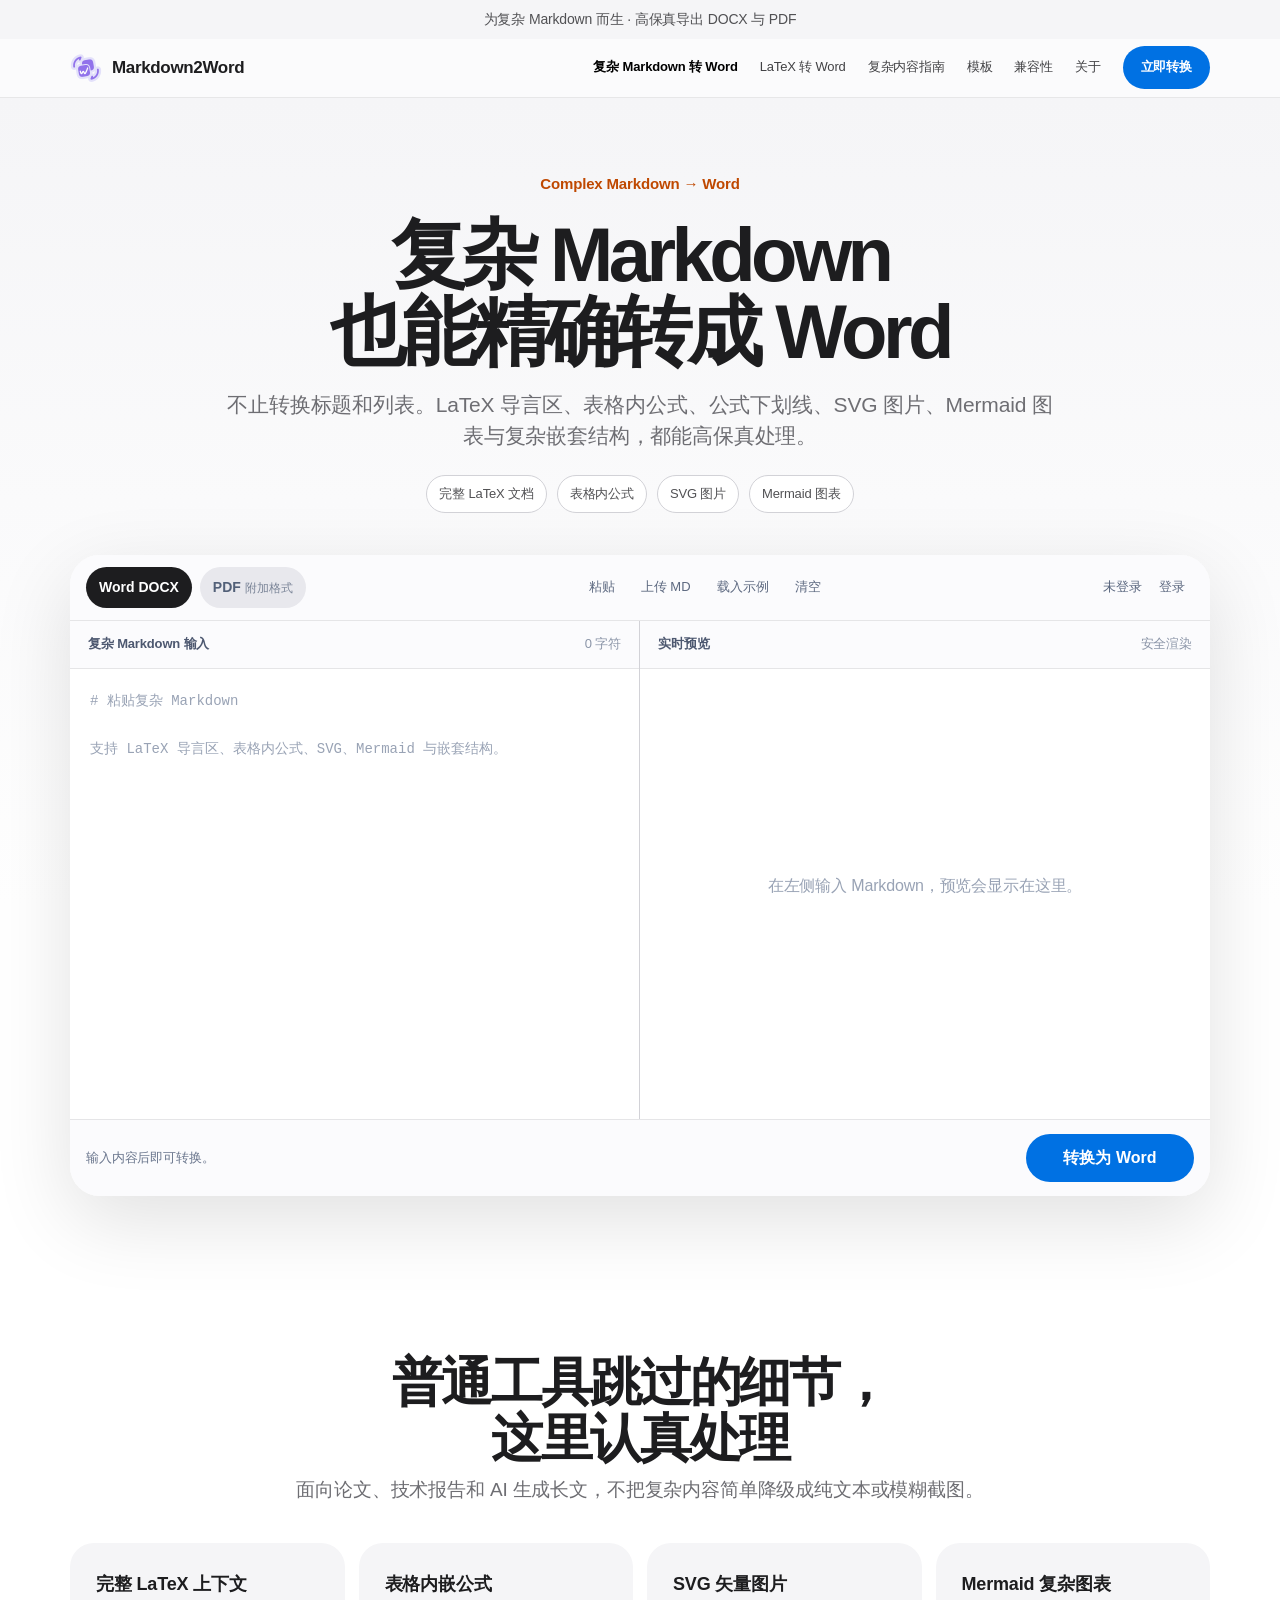
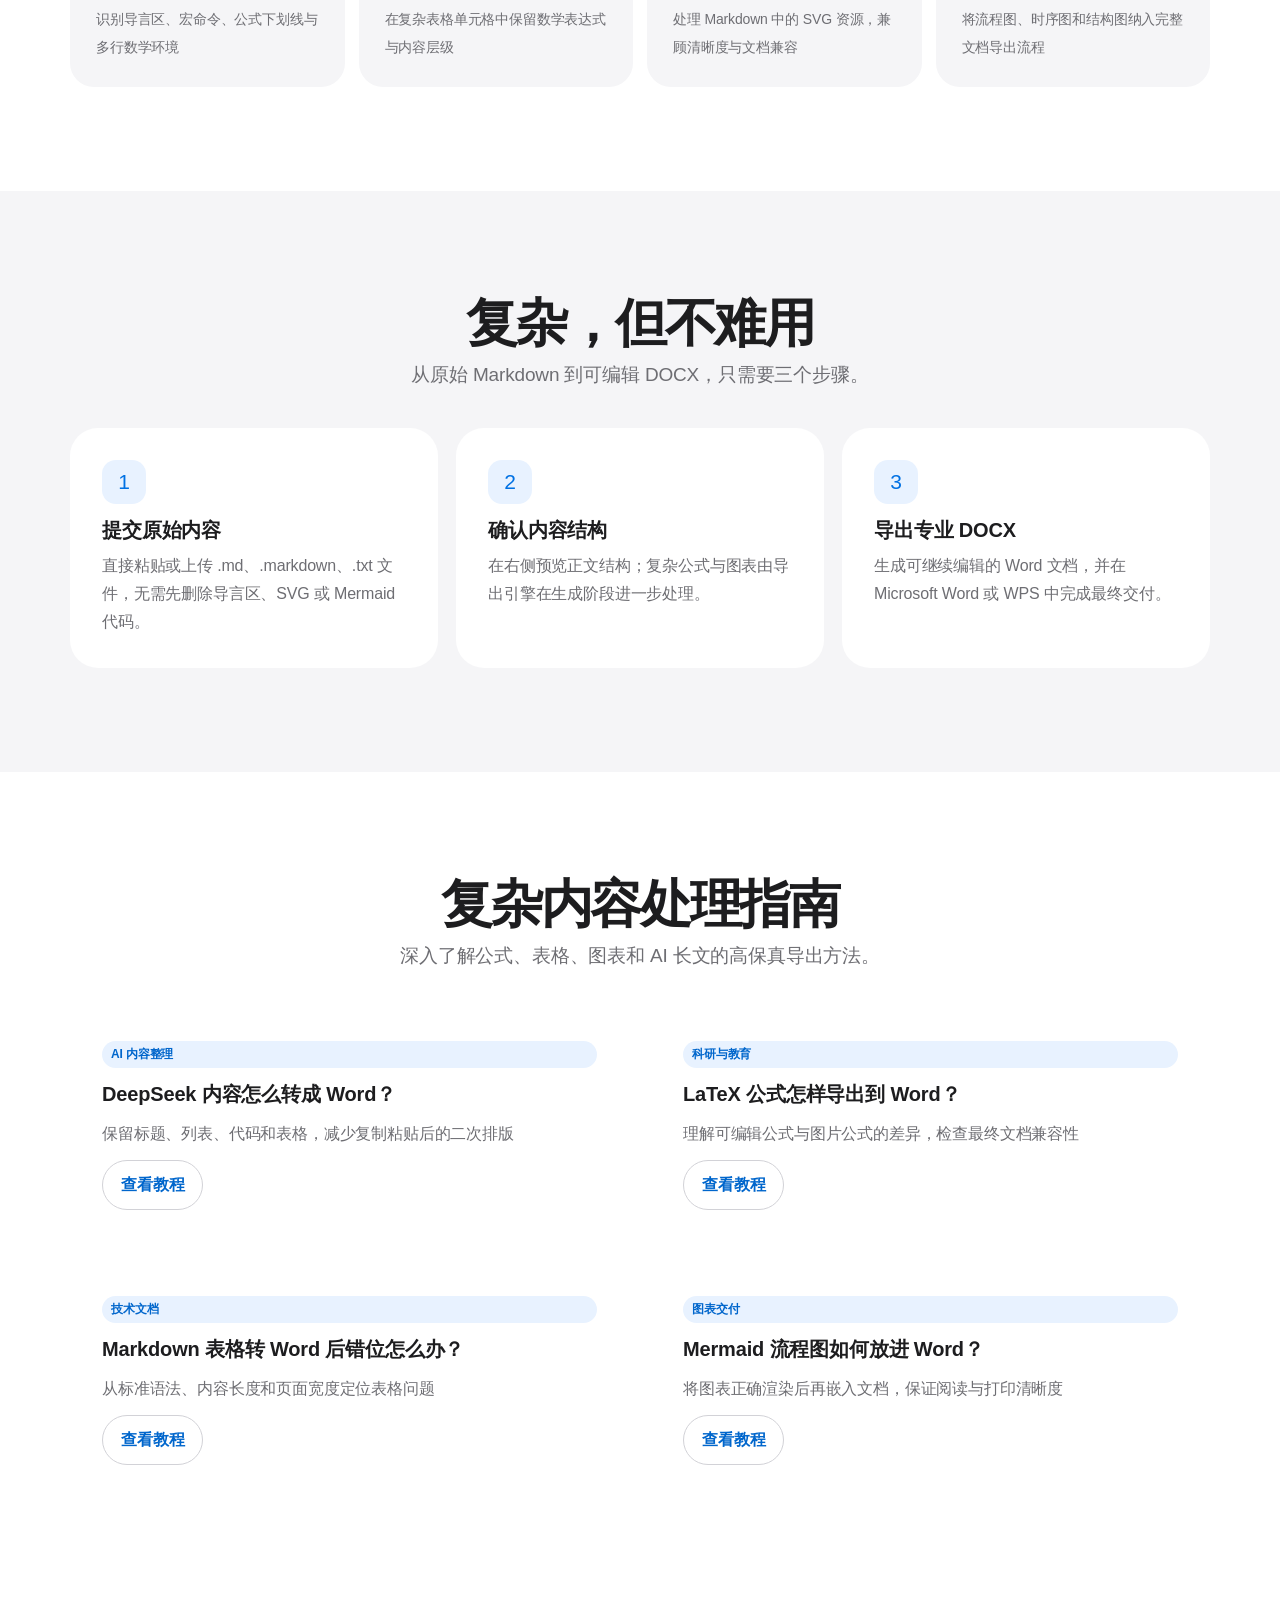
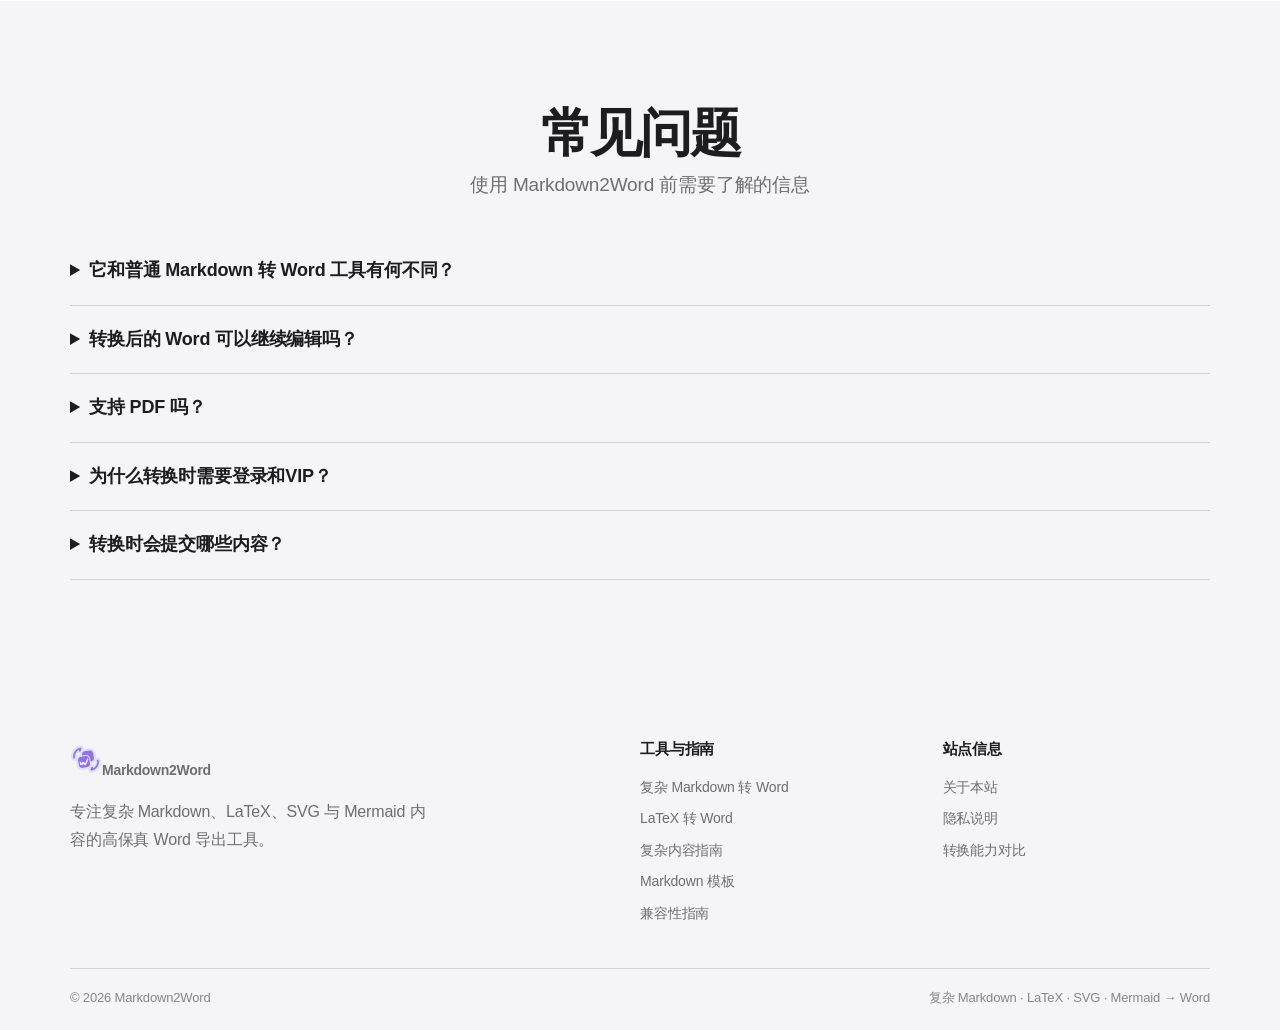
==== commit 1b4401c2: "1" ====
--- a/index.html
+++ b/index.html
@@ -3,59 +3,60 @@
 <head>
   <meta charset="utf-8">
   <meta name="viewport" content="width=device-width,initial-scale=1">
-  <title>Markdown转Word在线工具｜MD转DOCX，支持公式与表格 - Markdown2Word</title>
-  <meta name="description" content="在线将 Markdown 转为可编辑的 Word DOCX，支持标题、表格、代码块和 LaTeX 公式。粘贴内容或上传 MD 文件，一键生成可在 Word 和 WPS 中编辑的文档。">
+  <title>复杂Markdown转Word工具｜LaTeX、SVG、Mermaid - Markdown2Word</title>
+  <meta name="description" content="专为复杂 Markdown 内容设计的高保真转 Word 工具，支持 LaTeX 导言区、表格内公式、公式下划线、SVG 图片、Mermaid 图表与复杂嵌套结构，生成可编辑 DOCX。">
   <meta name="baidu-site-verification" content="codeva-C1O9gbt3Wh">
   <meta name="google-site-verification" content="ULSSNYh2H_e3Vaep19vNhp3-VoveAhOmZR3iPiRk2Xg">
   <link rel="canonical" href="https://www.markdown2word.cn/">
   <meta property="og:type" content="website">
-  <meta property="og:title" content="Markdown转Word在线工具 - Markdown2Word">
-  <meta property="og:description" content="粘贴 Markdown 或上传 MD 文件，在线生成可编辑的 Word DOCX。">
+  <meta property="og:title" content="复杂 Markdown 转 Word工具 - Markdown2Word">
+  <meta property="og:description" content="复杂公式、SVG、Mermaid 与嵌套表格，也能高保真导出为可编辑 DOCX。">
   <meta property="og:url" content="https://www.markdown2word.cn/">
   <meta property="og:image" content="https://www.markdown2word.cn/images/og.webp">
   <meta name="twitter:card" content="summary_large_image">
-  <meta name="twitter:title" content="Markdown转Word在线工具 - Markdown2Word">
-  <meta name="twitter:description" content="支持标题、表格、代码块和 LaTeX 公式的 Markdown 转 Word 工具。">
+  <meta name="twitter:title" content="复杂 Markdown 转 Word工具 - Markdown2Word">
+  <meta name="twitter:description" content="面向复杂公式、SVG、Mermaid 与嵌套表格的高保真 Word 导出工具。">
   <meta name="twitter:image" content="https://www.markdown2word.cn/images/og.webp">
   <link rel="icon" href="images/markdown2word-logo.png">
   <link rel="stylesheet" href="assets/site.css">
   <link rel="stylesheet" href="assets/converter.css">
+  <link rel="stylesheet" href="assets/apple.css">
   <script type="application/ld+json">
   {
     "@context":"https://schema.org",
     "@graph":[
       {"@type":"WebSite","@id":"https://www.markdown2word.cn/#website","name":"Markdown2Word","alternateName":["MD2Word","Markdown转Word"],"url":"https://www.markdown2word.cn/","inLanguage":"zh-CN"},
-      {"@type":"WebApplication","@id":"https://www.markdown2word.cn/#app","name":"Markdown2Word","alternateName":["MD2Word","Markdown转Word在线工具"],"url":"https://www.markdown2word.cn/","applicationCategory":"BusinessApplication","operatingSystem":"Web","browserRequirements":"支持现代桌面和移动浏览器","description":"将 Markdown 内容转换为可编辑 Word DOCX 或 PDF 的在线工具。","featureList":["Markdown转Word","Markdown转PDF","LaTeX公式转换","Markdown表格转换","代码块与标题层级保留"]}
+      {"@type":"WebApplication","@id":"https://www.markdown2word.cn/#app","name":"Markdown2Word","alternateName":["复杂Markdown转Word工具","MD2Word"],"url":"https://www.markdown2word.cn/","applicationCategory":"BusinessApplication","operatingSystem":"Web","browserRequirements":"支持现代桌面和移动浏览器","description":"将包含复杂 LaTeX、SVG、Mermaid 与嵌套表格的 Markdown 高保真转换为可编辑 Word DOCX。","featureList":["LaTeX导言区解析","表格内LaTeX公式","公式下划线处理","SVG图片嵌入","Mermaid图表转换","复杂Markdown转Word"]}
     ]
   }
   </script>
 </head>
 <body>
   <a class="skip" href="#converter">跳到转换工具</a>
-  <div class="topbar"><div class="wrap">专注 Markdown 转 Word · 支持 DOCX 与 PDF 输出</div></div>
+  <div class="topbar"><div class="wrap">为复杂 Markdown 而生 · 高保真导出 DOCX 与 PDF</div></div>
   <div class="nav-shell"><nav class="wrap nav" aria-label="主导航">
     <a class="brand" href="/"><img src="images/markdown2word-logo.png" alt="Markdown2Word 标志">Markdown2Word</a>
     <button class="menu" aria-label="打开导航" aria-expanded="false">菜单</button>
-    <div class="links"><a class="active" href="/">Markdown 转 Word</a><a href="/latex-to-word/">LaTeX 转 Word</a><a href="/guides/">使用教程</a><a href="/templates/">模板</a><a href="/compatibility/">兼容性</a><a href="/about/">关于</a><a class="button" href="#converter">开始转换</a></div>
+    <div class="links"><a class="active" href="/">复杂 Markdown 转 Word</a><a href="/latex-to-word/">LaTeX 转 Word</a><a href="/guides/">复杂内容指南</a><a href="/templates/">模板</a><a href="/compatibility/">兼容性</a><a href="/about/">关于</a><a class="button" href="#converter">立即转换</a></div>
   </nav></div>
 
   <main>
     <section class="tool-hero" id="converter"><div class="wrap">
       <div class="tool-intro">
-        <span class="eyebrow">Markdown2Word · MD2Word</span>
-        <h1><em>Markdown 转 Word</em> 在线工具</h1>
-        <p>粘贴 Markdown 或上传 MD 文件，生成可继续编辑的 Word DOCX，支持标题、列表、表格、代码块和 LaTeX 公式</p>
-        <div class="trust-row" aria-label="工具特点"><span>可编辑DOCX</span><span>支持Word与WPS</span><span>实时预览</span><span>附加PDF输出</span></div>
+        <span class="eyebrow">Complex Markdown → Word</span>
+        <h1><em>复杂 Markdown</em><br>也能精确转成 Word</h1>
+        <p>不止转换标题和列表。LaTeX 导言区、表格内公式、公式下划线、SVG 图片、Mermaid 图表与复杂嵌套结构，都能高保真处理。</p>
+        <div class="trust-row" aria-label="工具特点"><span>完整 LaTeX 文档</span><span>表格内公式</span><span>SVG 图片</span><span>Mermaid 图表</span></div>
       </div>
 
-      <div class="converter-shell" aria-label="Markdown 转 Word 工具">
+      <div class="converter-shell" aria-label="复杂 Markdown 转 Word 工具">
         <div class="converter-toolbar">
           <div class="tool-tabs" aria-label="输出格式"><button class="format-option active" type="button" data-format="word">Word DOCX</button><button class="format-option" type="button" data-format="pdf">PDF <small>附加格式</small></button></div>
           <div class="tool-actions"><input class="hidden-file" type="file" id="markdownFile" accept=".md,.markdown,.txt,text/markdown,text/plain"><button class="tool-action" type="button" id="pasteButton">粘贴</button><button class="tool-action" type="button" id="uploadButton">上传 MD</button><button class="tool-action" type="button" id="sampleButton">载入示例</button><button class="tool-action" type="button" id="clearButton">清空</button></div>
           <div class="account-area"><span class="account-status" id="accountStatus">未登录</span><button class="tool-action" type="button" id="loginButton">登录</button><button class="tool-action logout-button" type="button" id="logoutButton">退出</button></div>
         </div>
         <div class="editor-grid">
-          <section class="editor-pane" aria-labelledby="inputHeading"><div class="pane-heading"><span id="inputHeading">Markdown 输入</span><span id="charCount">0 字符</span></div><textarea id="markdownInput" spellcheck="false" aria-label="Markdown 内容" placeholder="# 在这里粘贴 Markdown&#10;&#10;支持标题、列表、表格、代码块和 LaTeX 公式。"></textarea></section>
+          <section class="editor-pane" aria-labelledby="inputHeading"><div class="pane-heading"><span id="inputHeading">复杂 Markdown 输入</span><span id="charCount">0 字符</span></div><textarea id="markdownInput" spellcheck="false" aria-label="复杂 Markdown 内容" placeholder="# 粘贴复杂 Markdown&#10;&#10;支持 LaTeX 导言区、表格内公式、SVG、Mermaid 与嵌套结构。"></textarea></section>
           <section class="editor-pane" aria-labelledby="previewHeading"><div class="pane-heading"><span id="previewHeading">实时预览</span><span>安全渲染</span></div><div class="preview" id="markdownPreview" aria-live="polite"></div></section>
         </div>
         <div class="converter-bottom"><div class="converter-status" id="converterStatus" role="status">输入内容后即可转换。</div><button class="button convert-button" id="convertButton" type="button">转换为 Word</button></div>
@@ -63,15 +64,15 @@
       </div>
     </div></section>
 
-    <section class="section"><div class="wrap"><div class="section-head"><h2>从 Markdown 到可交付的 Word</h2><p>不是简单复制文字，而是尽可能保留文档结构，让输出文件可以继续编辑、批注与交付</p></div><div class="support-grid">
-      <article class="support-item"><b>标题与段落</b><span>映射为清晰的 Word 标题层级与正文结构</span></article><article class="support-item"><b>表格与列表</b><span>保留常见 Markdown 表格、编号和项目符号</span></article><article class="support-item"><b>LaTeX 公式</b><span>处理 AI 内容和技术文档中的数学表达式</span></article><article class="support-item"><b>代码块</b><span>区分正文与代码内容，减少手工排版</span></article>
+    <section class="section"><div class="wrap"><div class="section-head"><h2>普通工具跳过的细节，<br>这里认真处理</h2><p>面向论文、技术报告和 AI 生成长文，不把复杂内容简单降级成纯文本或模糊截图。</p></div><div class="support-grid">
+      <article class="support-item"><b>完整 LaTeX 上下文</b><span>识别导言区、宏命令、公式下划线与多行数学环境</span></article><article class="support-item"><b>表格内嵌公式</b><span>在复杂表格单元格中保留数学表达式与内容层级</span></article><article class="support-item"><b>SVG 矢量图片</b><span>处理 Markdown 中的 SVG 资源，兼顾清晰度与文档兼容</span></article><article class="support-item"><b>Mermaid 复杂图表</b><span>将流程图、时序图和结构图纳入完整文档导出流程</span></article>
     </div></div></section>
 
-    <section class="section tint"><div class="wrap"><div class="section-head"><h2>三步完成 Markdown 转 Word</h2><p>无需安装软件，浏览器中即可完成转换</p></div><div class="grid3">
-      <article class="card"><div class="icon">1</div><h3>输入 Markdown</h3><p>直接粘贴文本，或上传不超过 2 MB 的 .md、.markdown、.txt 文件</p></article><article class="card"><div class="icon">2</div><h3>检查预览</h3><p>在右侧确认标题、列表、表格和代码块结构，必要时返回修改</p></article><article class="card"><div class="icon">3</div><h3>生成 DOCX</h3><p>登录并确认会员状态后生成 Word，下载后可在 Microsoft Word 或 WPS 中编辑</p></article>
+    <section class="section tint"><div class="wrap"><div class="section-head"><h2>复杂，但不难用</h2><p>从原始 Markdown 到可编辑 DOCX，只需要三个步骤。</p></div><div class="grid3">
+      <article class="card"><div class="icon">1</div><h3>提交原始内容</h3><p>直接粘贴或上传 .md、.markdown、.txt 文件，无需先删除导言区、SVG 或 Mermaid 代码。</p></article><article class="card"><div class="icon">2</div><h3>确认内容结构</h3><p>在右侧预览正文结构；复杂公式与图表由导出引擎在生成阶段进一步处理。</p></article><article class="card"><div class="icon">3</div><h3>导出专业 DOCX</h3><p>生成可继续编辑的 Word 文档，并在 Microsoft Word 或 WPS 中完成最终交付。</p></article>
     </div></div></section>
 
-    <section class="section"><div class="wrap"><div class="section-head"><h2>解决常见转换问题</h2><p>围绕 AI 内容、公式、表格和图表整理的实用教程</p></div><div class="grid2">
+    <section class="section"><div class="wrap"><div class="section-head"><h2>复杂内容处理指南</h2><p>深入了解公式、表格、图表和 AI 长文的高保真导出方法。</p></div><div class="grid2">
       <article class="card guide-card"><span class="tag">AI 内容整理</span><h3>DeepSeek 内容怎么转成 Word？</h3><p>保留标题、列表、代码和表格，减少复制粘贴后的二次排版</p><a class="button light" href="/guides/deepseek-to-word/">查看教程</a></article>
       <article class="card guide-card"><span class="tag">科研与教育</span><h3>LaTeX 公式怎样导出到 Word？</h3><p>理解可编辑公式与图片公式的差异，检查最终文档兼容性</p><a class="button light" href="/guides/latex-to-word/">查看教程</a></article>
       <article class="card guide-card"><span class="tag">技术文档</span><h3>Markdown 表格转 Word 后错位怎么办？</h3><p>从标准语法、内容长度和页面宽度定位表格问题</p><a class="button light" href="/guides/md-table-word/">查看教程</a></article>
@@ -79,7 +80,7 @@
     </div></div></section>
 
     <section class="section tint faq"><div class="wrap"><div class="section-head"><h2>常见问题</h2><p>使用 Markdown2Word 前需要了解的信息</p></div>
-      <details><summary>Markdown2Word 和 MD2Word 是什么？</summary><p>它们都指向本站提供的 Markdown 转 Word 工具。Markdown2Word 是站点品牌，MD2Word 是常见简写。</p></details>
+      <details><summary>它和普通 Markdown 转 Word 工具有何不同？</summary><p>普通工具通常擅长标题、列表和简单表格；本站重点处理完整 LaTeX 上下文、表格内公式、SVG、Mermaid 和复杂嵌套内容，适合论文、技术报告与 AI 生成长文。</p></details>
       <details><summary>转换后的 Word 可以继续编辑吗？</summary><p>输出为标准 DOCX 文件，可使用 Microsoft Word 或 WPS 打开并继续编辑。复杂文档在正式交付前仍建议进行一次复核。</p></details>
       <details><summary>支持 PDF 吗？</summary><p>支持。Word 是本站的主要输出格式，PDF 作为附加格式，可以在工具顶部切换。</p></details>
       <details><summary>为什么转换时需要登录和VIP？</summary><p>文档解析、公式处理和文件生成会使用服务器资源。登录用于确认账号，VIP用于获得完整的 Word 与 PDF 转换能力。</p></details>
@@ -87,7 +88,7 @@
     </div></section>
   </main>
 
-  <footer class="footer"><div class="wrap footer-grid"><div><a class="brand" href="/"><img src="images/markdown2word-logo.png" alt="Markdown2Word">Markdown2Word</a><p>Markdown 与 LaTeX 内容转 Word 的在线工具与中文教程站</p></div><div><h3>工具与教程</h3><a href="/#converter">Markdown 转 Word</a><a href="/latex-to-word/">LaTeX 转 Word</a><a href="/guides/">使用教程</a><a href="/templates/">Markdown 模板</a><a href="/compatibility/">兼容性指南</a></div><div><h3>站点信息</h3><a href="/about/">关于本站</a><a href="/privacy/">隐私说明</a><a href="/compare/">转换方法对比</a></div></div><div class="wrap footer-bottom"><span>© 2026 Markdown2Word</span><span>Markdown 转 Word · LaTeX 转 Word · MD 转 DOCX</span></div></footer>
+  <footer class="footer"><div class="wrap footer-grid"><div><a class="brand" href="/"><img src="images/markdown2word-logo.png" alt="Markdown2Word">Markdown2Word</a><p>专注复杂 Markdown、LaTeX、SVG 与 Mermaid 内容的高保真 Word 导出工具。</p></div><div><h3>工具与指南</h3><a href="/#converter">复杂 Markdown 转 Word</a><a href="/latex-to-word/">LaTeX 转 Word</a><a href="/guides/">复杂内容指南</a><a href="/templates/">Markdown 模板</a><a href="/compatibility/">兼容性指南</a></div><div><h3>站点信息</h3><a href="/about/">关于本站</a><a href="/privacy/">隐私说明</a><a href="/compare/">转换能力对比</a></div></div><div class="wrap footer-bottom"><span>© 2026 Markdown2Word</span><span>复杂 Markdown · LaTeX · SVG · Mermaid → Word</span></div></footer>
 
   <div class="modal" id="loginModal" role="dialog" aria-modal="true" aria-labelledby="loginTitle" aria-hidden="true"><div class="modal-backdrop" data-close-modal></div><div class="modal-card"><div class="modal-header"><h2 id="loginTitle">微信扫码登录</h2><button class="modal-close" type="button" aria-label="关闭登录弹窗" data-close-modal>×</button></div><div class="modal-body"><div class="qr-frame"><img id="loginQr" class="loading" alt="微信登录二维码"></div><h3>使用微信扫码登录</h3><p>新用户扫码后将自动创建账号，免费使用</p><div id="loginCountdown" class="modal-message"></div><div id="loginMessage" class="modal-message">正在获取登录二维码…</div></div></div></div>
   <div class="modal" id="vipModal" role="dialog" aria-modal="true" aria-labelledby="vipTitle" aria-hidden="true"><div class="modal-backdrop" data-close-modal></div><div class="modal-card"><div class="modal-header"><h2 id="vipTitle">开通 Markdown2Word VIP</h2><button class="modal-close" type="button" aria-label="关闭会员弹窗" data-close-modal>×</button></div><div class="modal-body"><div class="qr-frame"><img id="vipQr" alt="VIP付款二维码"></div><h3>微信扫码完成会员开通</h3><p>付款将在微信中完成，本站不会收集你的支付信息</p><div id="vipMessage" class="modal-message">完成付款后，请点击下方按钮刷新会员状态。</div><button class="button payment-button" id="paymentCompleted" type="button">已完成支付</button></div></div></div>
--- a/assets/apple.css
+++ b/assets/apple.css
@@ -0,0 +1,5 @@
+:root{--ink:#1d1d1f;--muted:#6e6e73;--paper:#f5f5f7;--line:#d2d2d7;--brand:#0071e3;--brand-dark:#0077ed;--accent:#34c759;--navy:#000;--shadow:0 20px 60px rgba(0,0,0,.08);--radius:28px}
+body{color:var(--ink);font-family:-apple-system,BlinkMacSystemFont,"SF Pro Display","SF Pro Text","PingFang SC","Helvetica Neue",Arial,sans-serif;background:#fff;letter-spacing:-.01em}
+.topbar{background:#f5f5f7;color:#515154}.topbar .wrap{padding:7px 0}.nav-shell{background:rgba(250,250,252,.82);border-color:rgba(0,0,0,.08);backdrop-filter:saturate(180%) blur(20px);-webkit-backdrop-filter:saturate(180%) blur(20px)}.nav{height:58px}.brand{font-size:17px;letter-spacing:-.02em}.links{font-size:13px;color:#424245;gap:22px}.links a:hover,.links a.active{color:#000}.button{border-radius:999px;background:#0071e3;padding:10px 18px;box-shadow:none;font-weight:600}.button:hover{background:#0077ed;transform:none}.button.light{color:#06c;border-color:#d2d2d7;background:#fff}.button.light:hover{background:#f5f5f7}.eyebrow{background:transparent;color:#bf4800;padding:0;border-radius:0;font-size:15px}.section{padding:104px 0}.section.tint{background:#f5f5f7}.section-head h2{font-size:clamp(34px,4.5vw,52px);line-height:1.08;letter-spacing:-.045em}.section-head p{font-size:19px;line-height:1.5}.card{border:0;border-radius:28px;padding:32px;box-shadow:none}.tint .card{background:#fff}.icon{border-radius:14px;background:#e8f2ff;color:#0071e3}.tag{background:#e8f2ff;color:#0066cc}.footer{background:#f5f5f7;color:#6e6e73}.footer h3{color:#1d1d1f}.footer p,.footer a{color:#6e6e73}.footer a:hover{color:#1d1d1f}.footer-bottom{border-color:#d2d2d7;color:#86868b}.cta{background:#000;border-radius:34px}.page-hero{background:#f5f5f7}.callout{background:#f5f5f7;border-color:#d2d2d7;color:#1d1d1f}.table-wrap{border-color:#d2d2d7;border-radius:22px}.comparison th{background:#f5f5f7}
+.tool-hero{padding:72px 0 54px;background:linear-gradient(180deg,#f5f5f7 0,#fff 70%)}.tool-intro{max-width:940px;margin-bottom:42px}.tool-intro h1{font-size:clamp(46px,6vw,76px);line-height:1.02;letter-spacing:-.06em;margin:18px 0}.tool-intro h1 em{color:#1d1d1f}.tool-intro p{max-width:840px;color:#6e6e73;font-size:21px;line-height:1.48}.trust-row{color:#515154;gap:10px;margin-top:24px}.trust-row span{background:#fff;border:1px solid #d2d2d7;border-radius:999px;padding:7px 12px}.trust-row span:before{content:none}.converter-shell{border:0;border-radius:30px;box-shadow:0 24px 80px rgba(0,0,0,.12)}.converter-toolbar,.converter-bottom,.pane-heading{background:#fbfbfd;border-color:#e5e5e7}.format-option{border:0;border-radius:999px;background:#e8e8ed}.format-option.active{background:#1d1d1f;color:#fff}.tool-action{border-radius:999px}.tool-action:hover{background:#e8e8ed;color:#1d1d1f}.preview blockquote{border-color:#0071e3;background:#f5f5f7}.preview pre{background:#1d1d1f;border-radius:16px}.result-card{border:0;border-radius:18px}.modal-card{border-radius:28px}.support-item{border:0;border-radius:24px;padding:26px;background:#f5f5f7}.support-item b{font-size:18px;color:#1d1d1f}.support-item span{color:#6e6e73}
+@media(max-width:820px){.nav{height:54px}.links.open{top:54px;background:rgba(250,250,252,.98)}.section{padding:72px 0}.tool-intro h1{font-size:46px}.tool-intro p{font-size:18px}}
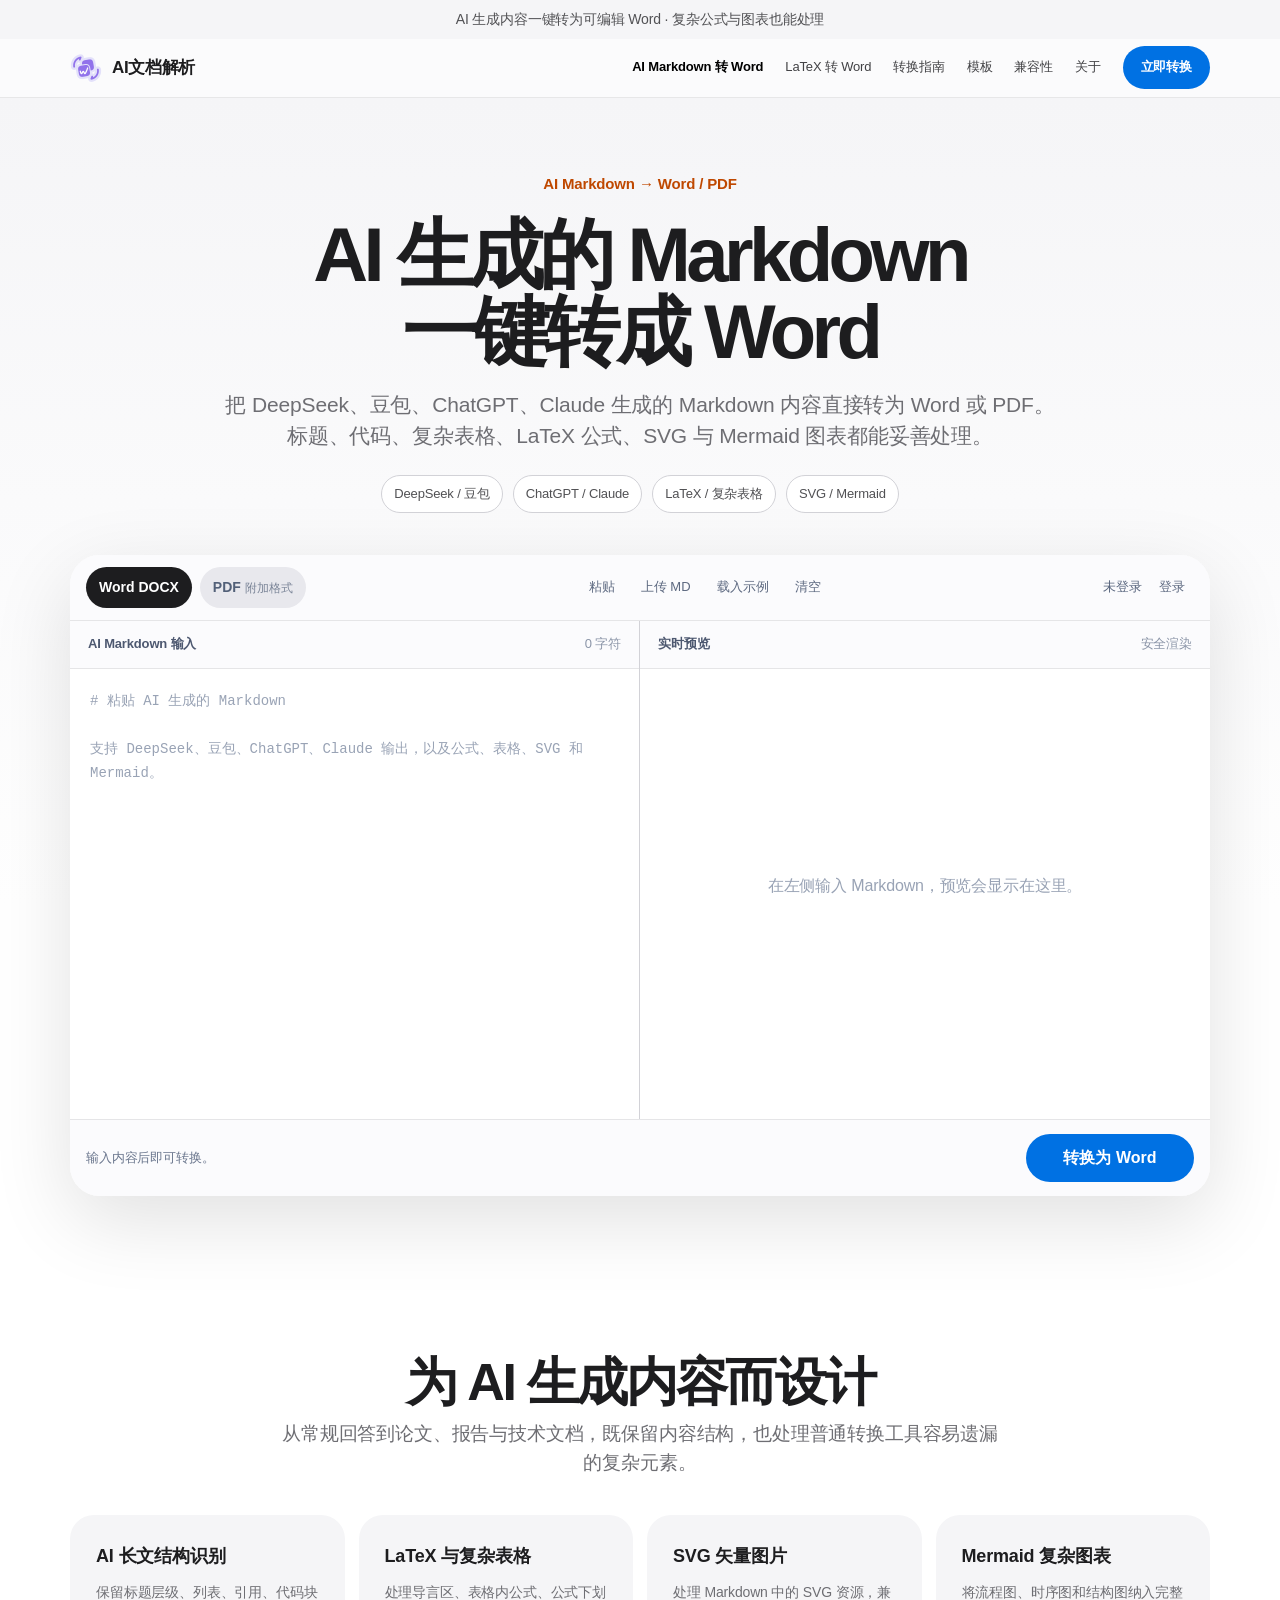
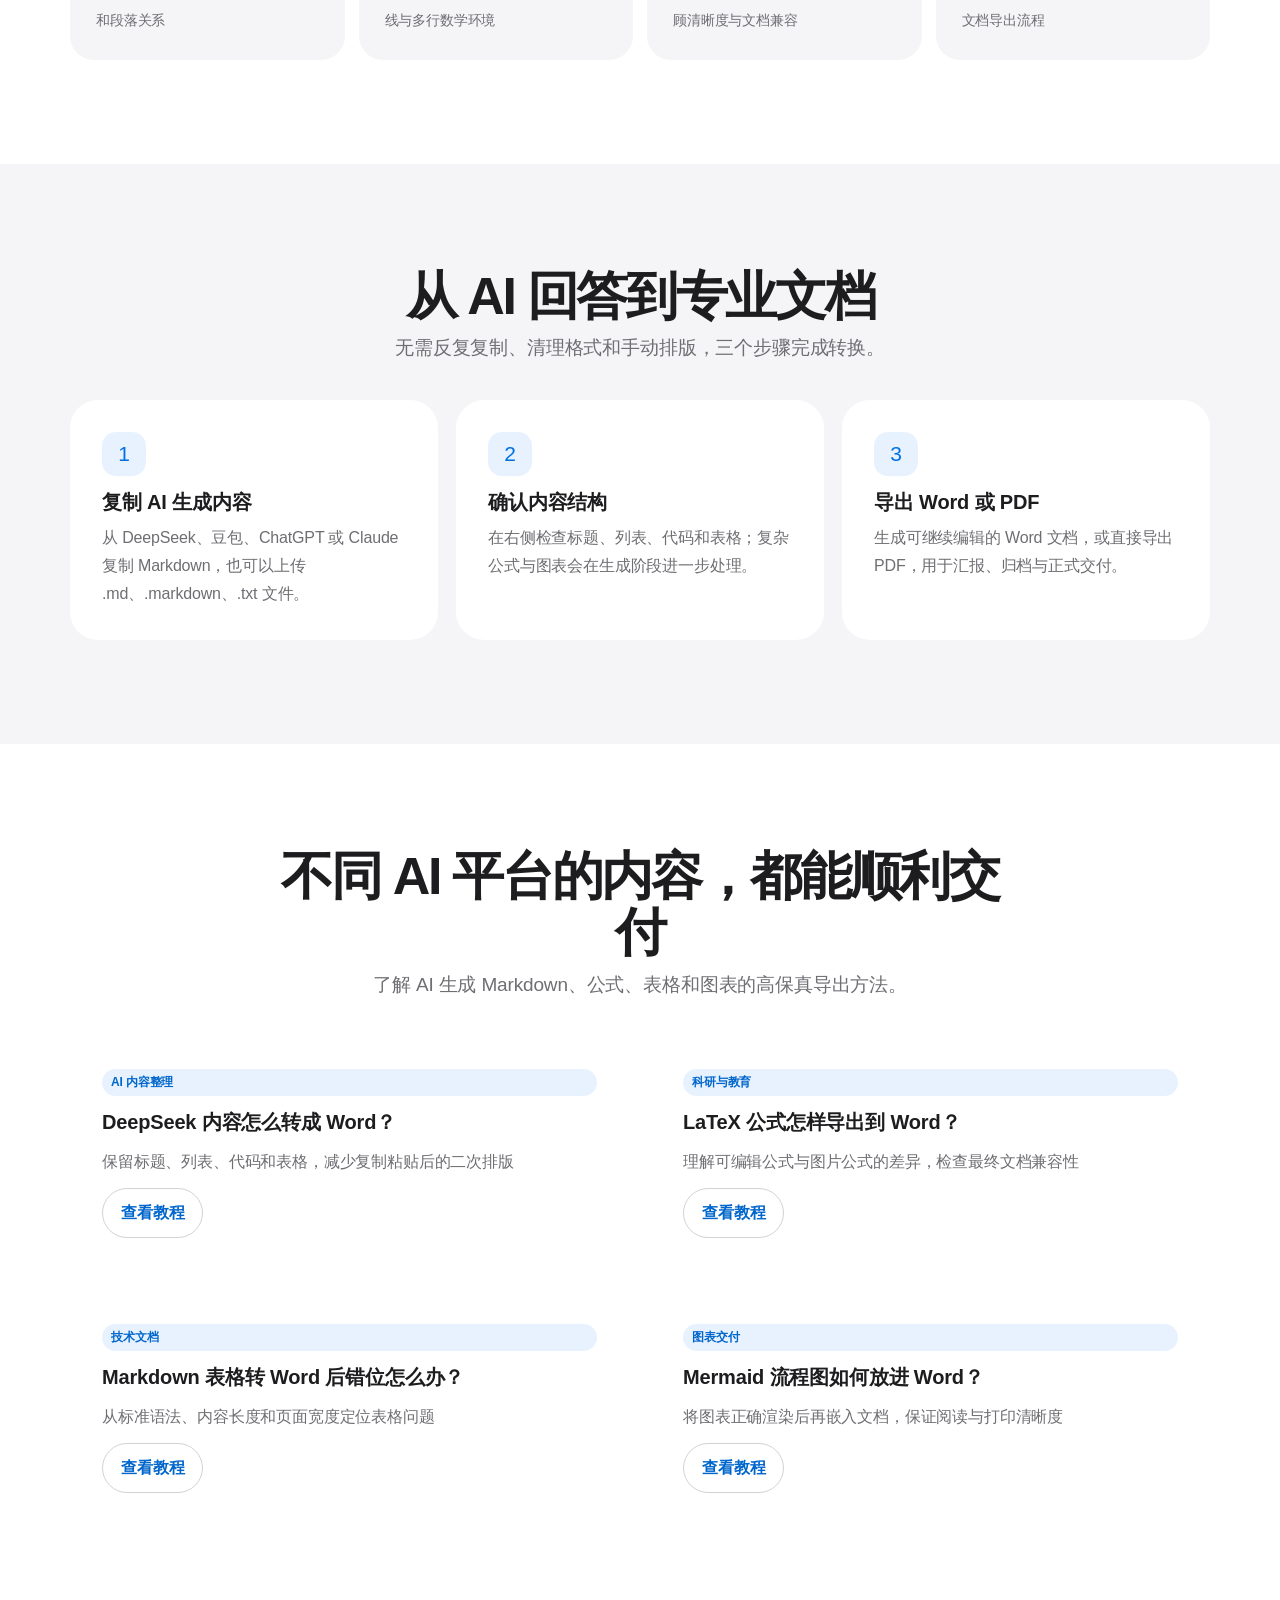
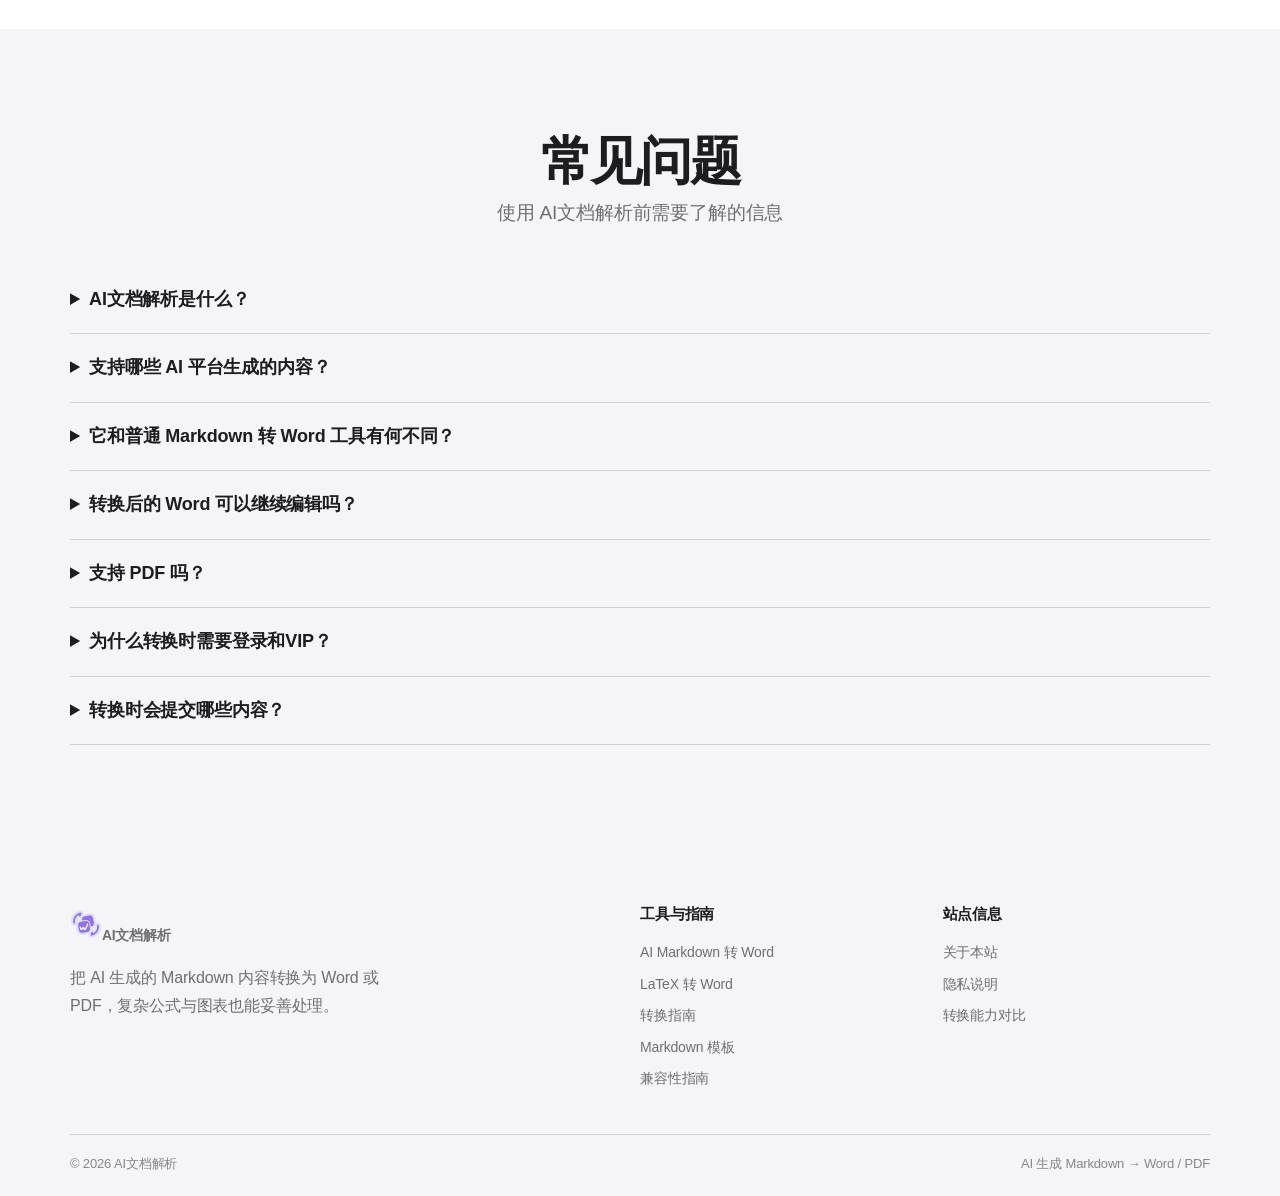
==== commit 17a0dfd6: "1" ====
--- a/index.html
+++ b/index.html
@@ -3,19 +3,19 @@
 <head>
   <meta charset="utf-8">
   <meta name="viewport" content="width=device-width,initial-scale=1">
-  <title>复杂Markdown转Word工具｜LaTeX、SVG、Mermaid - Markdown2Word</title>
-  <meta name="description" content="专为复杂 Markdown 内容设计的高保真转 Word 工具，支持 LaTeX 导言区、表格内公式、公式下划线、SVG 图片、Mermaid 图表与复杂嵌套结构，生成可编辑 DOCX。">
+  <title>AI生成Markdown转Word、PDF在线工具｜AI文档解析</title>
+  <meta name="description" content="AI文档解析是一款面向 DeepSeek、豆包、ChatGPT、Claude 等 AI 生成 Markdown 内容的在线转换工具，可导出 Word DOCX 或 PDF，并处理 LaTeX 公式、复杂表格、SVG 和 Mermaid 图表。">
   <meta name="baidu-site-verification" content="codeva-C1O9gbt3Wh">
   <meta name="google-site-verification" content="ULSSNYh2H_e3Vaep19vNhp3-VoveAhOmZR3iPiRk2Xg">
   <link rel="canonical" href="https://www.markdown2word.cn/">
   <meta property="og:type" content="website">
-  <meta property="og:title" content="复杂 Markdown 转 Word工具 - Markdown2Word">
-  <meta property="og:description" content="复杂公式、SVG、Mermaid 与嵌套表格，也能高保真导出为可编辑 DOCX。">
+  <meta property="og:title" content="AI生成Markdown转Word、PDF在线工具｜AI文档解析">
+  <meta property="og:description" content="把 DeepSeek、豆包、ChatGPT、Claude 生成的 Markdown 转为 Word 或 PDF，复杂公式与图表也能处理。">
   <meta property="og:url" content="https://www.markdown2word.cn/">
   <meta property="og:image" content="https://www.markdown2word.cn/images/og.webp">
   <meta name="twitter:card" content="summary_large_image">
-  <meta name="twitter:title" content="复杂 Markdown 转 Word工具 - Markdown2Word">
-  <meta name="twitter:description" content="面向复杂公式、SVG、Mermaid 与嵌套表格的高保真 Word 导出工具。">
+  <meta name="twitter:title" content="AI生成Markdown转Word、PDF在线工具｜AI文档解析">
+  <meta name="twitter:description" content="AI 生成的 Markdown 一键导出 Word 或 PDF，支持 LaTeX、复杂表格、SVG 与 Mermaid。">
   <meta name="twitter:image" content="https://www.markdown2word.cn/images/og.webp">
   <link rel="icon" href="images/markdown2word-logo.png">
   <link rel="stylesheet" href="assets/site.css">
@@ -25,38 +25,38 @@
   {
     "@context":"https://schema.org",
     "@graph":[
-      {"@type":"WebSite","@id":"https://www.markdown2word.cn/#website","name":"Markdown2Word","alternateName":["MD2Word","Markdown转Word"],"url":"https://www.markdown2word.cn/","inLanguage":"zh-CN"},
-      {"@type":"WebApplication","@id":"https://www.markdown2word.cn/#app","name":"Markdown2Word","alternateName":["复杂Markdown转Word工具","MD2Word"],"url":"https://www.markdown2word.cn/","applicationCategory":"BusinessApplication","operatingSystem":"Web","browserRequirements":"支持现代桌面和移动浏览器","description":"将包含复杂 LaTeX、SVG、Mermaid 与嵌套表格的 Markdown 高保真转换为可编辑 Word DOCX。","featureList":["LaTeX导言区解析","表格内LaTeX公式","公式下划线处理","SVG图片嵌入","Mermaid图表转换","复杂Markdown转Word"]}
+      {"@type":"WebSite","@id":"https://www.markdown2word.cn/#website","name":"AI文档解析","alternateName":["Markdown2Word","AI Markdown转Word","AI内容转Word"],"url":"https://www.markdown2word.cn/","inLanguage":"zh-CN"},
+      {"@type":"WebApplication","@id":"https://www.markdown2word.cn/#app","name":"AI文档解析","alternateName":["AI生成Markdown转Word工具","复杂Markdown转Word工具"],"url":"https://www.markdown2word.cn/","applicationCategory":"BusinessApplication","operatingSystem":"Web","browserRequirements":"支持现代桌面和移动浏览器","description":"将 DeepSeek、豆包、ChatGPT、Claude 等 AI 生成的 Markdown 内容转换为可编辑 Word DOCX 或 PDF。","featureList":["AI生成Markdown转Word","AI生成内容转PDF","LaTeX导言区解析","表格内LaTeX公式","公式下划线处理","SVG图片嵌入","Mermaid图表转换"]}
     ]
   }
   </script>
 </head>
 <body>
   <a class="skip" href="#converter">跳到转换工具</a>
-  <div class="topbar"><div class="wrap">为复杂 Markdown 而生 · 高保真导出 DOCX 与 PDF</div></div>
+  <div class="topbar"><div class="wrap">AI 生成内容一键转为可编辑 Word · 复杂公式与图表也能处理</div></div>
   <div class="nav-shell"><nav class="wrap nav" aria-label="主导航">
-    <a class="brand" href="/"><img src="images/markdown2word-logo.png" alt="Markdown2Word 标志">Markdown2Word</a>
+    <a class="brand" href="/"><img src="images/markdown2word-logo.png" alt="AI文档解析标志">AI文档解析</a>
     <button class="menu" aria-label="打开导航" aria-expanded="false">菜单</button>
-    <div class="links"><a class="active" href="/">复杂 Markdown 转 Word</a><a href="/latex-to-word/">LaTeX 转 Word</a><a href="/guides/">复杂内容指南</a><a href="/templates/">模板</a><a href="/compatibility/">兼容性</a><a href="/about/">关于</a><a class="button" href="#converter">立即转换</a></div>
+    <div class="links"><a class="active" href="/">AI Markdown 转 Word</a><a href="/latex-to-word/">LaTeX 转 Word</a><a href="/guides/">转换指南</a><a href="/templates/">模板</a><a href="/compatibility/">兼容性</a><a href="/about/">关于</a><a class="button" href="#converter">立即转换</a></div>
   </nav></div>
 
   <main>
     <section class="tool-hero" id="converter"><div class="wrap">
       <div class="tool-intro">
-        <span class="eyebrow">Complex Markdown → Word</span>
-        <h1><em>复杂 Markdown</em><br>也能精确转成 Word</h1>
-        <p>不止转换标题和列表。LaTeX 导言区、表格内公式、公式下划线、SVG 图片、Mermaid 图表与复杂嵌套结构，都能高保真处理。</p>
-        <div class="trust-row" aria-label="工具特点"><span>完整 LaTeX 文档</span><span>表格内公式</span><span>SVG 图片</span><span>Mermaid 图表</span></div>
+        <span class="eyebrow">AI Markdown → Word / PDF</span>
+        <h1><em>AI 生成的 Markdown</em><br>一键转成 Word</h1>
+        <p>把 DeepSeek、豆包、ChatGPT、Claude 生成的 Markdown 内容直接转为 Word 或 PDF。标题、代码、复杂表格、LaTeX 公式、SVG 与 Mermaid 图表都能妥善处理。</p>
+        <div class="trust-row" aria-label="工具特点"><span>DeepSeek / 豆包</span><span>ChatGPT / Claude</span><span>LaTeX / 复杂表格</span><span>SVG / Mermaid</span></div>
       </div>
 
-      <div class="converter-shell" aria-label="复杂 Markdown 转 Word 工具">
+      <div class="converter-shell" aria-label="AI 生成 Markdown 转 Word 工具">
         <div class="converter-toolbar">
           <div class="tool-tabs" aria-label="输出格式"><button class="format-option active" type="button" data-format="word">Word DOCX</button><button class="format-option" type="button" data-format="pdf">PDF <small>附加格式</small></button></div>
           <div class="tool-actions"><input class="hidden-file" type="file" id="markdownFile" accept=".md,.markdown,.txt,text/markdown,text/plain"><button class="tool-action" type="button" id="pasteButton">粘贴</button><button class="tool-action" type="button" id="uploadButton">上传 MD</button><button class="tool-action" type="button" id="sampleButton">载入示例</button><button class="tool-action" type="button" id="clearButton">清空</button></div>
           <div class="account-area"><span class="account-status" id="accountStatus">未登录</span><button class="tool-action" type="button" id="loginButton">登录</button><button class="tool-action logout-button" type="button" id="logoutButton">退出</button></div>
         </div>
         <div class="editor-grid">
-          <section class="editor-pane" aria-labelledby="inputHeading"><div class="pane-heading"><span id="inputHeading">复杂 Markdown 输入</span><span id="charCount">0 字符</span></div><textarea id="markdownInput" spellcheck="false" aria-label="复杂 Markdown 内容" placeholder="# 粘贴复杂 Markdown&#10;&#10;支持 LaTeX 导言区、表格内公式、SVG、Mermaid 与嵌套结构。"></textarea></section>
+          <section class="editor-pane" aria-labelledby="inputHeading"><div class="pane-heading"><span id="inputHeading">AI Markdown 输入</span><span id="charCount">0 字符</span></div><textarea id="markdownInput" spellcheck="false" aria-label="AI 生成的 Markdown 内容" placeholder="# 粘贴 AI 生成的 Markdown&#10;&#10;支持 DeepSeek、豆包、ChatGPT、Claude 输出，以及公式、表格、SVG 和 Mermaid。"></textarea></section>
           <section class="editor-pane" aria-labelledby="previewHeading"><div class="pane-heading"><span id="previewHeading">实时预览</span><span>安全渲染</span></div><div class="preview" id="markdownPreview" aria-live="polite"></div></section>
         </div>
         <div class="converter-bottom"><div class="converter-status" id="converterStatus" role="status">输入内容后即可转换。</div><button class="button convert-button" id="convertButton" type="button">转换为 Word</button></div>
@@ -64,23 +64,25 @@
       </div>
     </div></section>
 
-    <section class="section"><div class="wrap"><div class="section-head"><h2>普通工具跳过的细节，<br>这里认真处理</h2><p>面向论文、技术报告和 AI 生成长文，不把复杂内容简单降级成纯文本或模糊截图。</p></div><div class="support-grid">
-      <article class="support-item"><b>完整 LaTeX 上下文</b><span>识别导言区、宏命令、公式下划线与多行数学环境</span></article><article class="support-item"><b>表格内嵌公式</b><span>在复杂表格单元格中保留数学表达式与内容层级</span></article><article class="support-item"><b>SVG 矢量图片</b><span>处理 Markdown 中的 SVG 资源，兼顾清晰度与文档兼容</span></article><article class="support-item"><b>Mermaid 复杂图表</b><span>将流程图、时序图和结构图纳入完整文档导出流程</span></article>
+    <section class="section"><div class="wrap"><div class="section-head"><h2>为 AI 生成内容而设计</h2><p>从常规回答到论文、报告与技术文档，既保留内容结构，也处理普通转换工具容易遗漏的复杂元素。</p></div><div class="support-grid">
+      <article class="support-item"><b>AI 长文结构识别</b><span>保留标题层级、列表、引用、代码块和段落关系</span></article><article class="support-item"><b>LaTeX 与复杂表格</b><span>处理导言区、表格内公式、公式下划线与多行数学环境</span></article><article class="support-item"><b>SVG 矢量图片</b><span>处理 Markdown 中的 SVG 资源，兼顾清晰度与文档兼容</span></article><article class="support-item"><b>Mermaid 复杂图表</b><span>将流程图、时序图和结构图纳入完整文档导出流程</span></article>
     </div></div></section>
 
-    <section class="section tint"><div class="wrap"><div class="section-head"><h2>复杂，但不难用</h2><p>从原始 Markdown 到可编辑 DOCX，只需要三个步骤。</p></div><div class="grid3">
-      <article class="card"><div class="icon">1</div><h3>提交原始内容</h3><p>直接粘贴或上传 .md、.markdown、.txt 文件，无需先删除导言区、SVG 或 Mermaid 代码。</p></article><article class="card"><div class="icon">2</div><h3>确认内容结构</h3><p>在右侧预览正文结构；复杂公式与图表由导出引擎在生成阶段进一步处理。</p></article><article class="card"><div class="icon">3</div><h3>导出专业 DOCX</h3><p>生成可继续编辑的 Word 文档，并在 Microsoft Word 或 WPS 中完成最终交付。</p></article>
+    <section class="section tint"><div class="wrap"><div class="section-head"><h2>从 AI 回答到专业文档</h2><p>无需反复复制、清理格式和手动排版，三个步骤完成转换。</p></div><div class="grid3">
+      <article class="card"><div class="icon">1</div><h3>复制 AI 生成内容</h3><p>从 DeepSeek、豆包、ChatGPT 或 Claude 复制 Markdown，也可以上传 .md、.markdown、.txt 文件。</p></article><article class="card"><div class="icon">2</div><h3>确认内容结构</h3><p>在右侧检查标题、列表、代码和表格；复杂公式与图表会在生成阶段进一步处理。</p></article><article class="card"><div class="icon">3</div><h3>导出 Word 或 PDF</h3><p>生成可继续编辑的 Word 文档，或直接导出 PDF，用于汇报、归档与正式交付。</p></article>
     </div></div></section>
 
-    <section class="section"><div class="wrap"><div class="section-head"><h2>复杂内容处理指南</h2><p>深入了解公式、表格、图表和 AI 长文的高保真导出方法。</p></div><div class="grid2">
+    <section class="section"><div class="wrap"><div class="section-head"><h2>不同 AI 平台的内容，都能顺利交付</h2><p>了解 AI 生成 Markdown、公式、表格和图表的高保真导出方法。</p></div><div class="grid2">
       <article class="card guide-card"><span class="tag">AI 内容整理</span><h3>DeepSeek 内容怎么转成 Word？</h3><p>保留标题、列表、代码和表格，减少复制粘贴后的二次排版</p><a class="button light" href="/guides/deepseek-to-word/">查看教程</a></article>
       <article class="card guide-card"><span class="tag">科研与教育</span><h3>LaTeX 公式怎样导出到 Word？</h3><p>理解可编辑公式与图片公式的差异，检查最终文档兼容性</p><a class="button light" href="/guides/latex-to-word/">查看教程</a></article>
       <article class="card guide-card"><span class="tag">技术文档</span><h3>Markdown 表格转 Word 后错位怎么办？</h3><p>从标准语法、内容长度和页面宽度定位表格问题</p><a class="button light" href="/guides/md-table-word/">查看教程</a></article>
       <article class="card guide-card"><span class="tag">图表交付</span><h3>Mermaid 流程图如何放进 Word？</h3><p>将图表正确渲染后再嵌入文档，保证阅读与打印清晰度</p><a class="button light" href="/guides/mermaid-to-word/">查看教程</a></article>
     </div></div></section>
 
-    <section class="section tint faq"><div class="wrap"><div class="section-head"><h2>常见问题</h2><p>使用 Markdown2Word 前需要了解的信息</p></div>
-      <details><summary>它和普通 Markdown 转 Word 工具有何不同？</summary><p>普通工具通常擅长标题、列表和简单表格；本站重点处理完整 LaTeX 上下文、表格内公式、SVG、Mermaid 和复杂嵌套内容，适合论文、技术报告与 AI 生成长文。</p></details>
+    <section class="section tint faq"><div class="wrap"><div class="section-head"><h2>常见问题</h2><p>使用 AI文档解析前需要了解的信息</p></div>
+      <details><summary>AI文档解析是什么？</summary><p>AI文档解析是一款把 AI 生成的 Markdown 内容转换为 Word 或 PDF 的在线工具，适合整理问答、报告、论文草稿与技术文档。</p></details>
+      <details><summary>支持哪些 AI 平台生成的内容？</summary><p>支持 DeepSeek、豆包、ChatGPT、Claude 等平台输出的 Markdown。只要内容使用标准 Markdown 或常见扩展语法，均可粘贴或上传转换。</p></details>
+      <details><summary>它和普通 Markdown 转 Word 工具有何不同？</summary><p>除标题、列表和简单表格外，本站还重点处理完整 LaTeX 上下文、表格内公式、SVG、Mermaid 和复杂嵌套内容，尤其适合 AI 生成的长文与技术内容。</p></details>
       <details><summary>转换后的 Word 可以继续编辑吗？</summary><p>输出为标准 DOCX 文件，可使用 Microsoft Word 或 WPS 打开并继续编辑。复杂文档在正式交付前仍建议进行一次复核。</p></details>
       <details><summary>支持 PDF 吗？</summary><p>支持。Word 是本站的主要输出格式，PDF 作为附加格式，可以在工具顶部切换。</p></details>
       <details><summary>为什么转换时需要登录和VIP？</summary><p>文档解析、公式处理和文件生成会使用服务器资源。登录用于确认账号，VIP用于获得完整的 Word 与 PDF 转换能力。</p></details>
@@ -88,10 +90,10 @@
     </div></section>
   </main>
 
-  <footer class="footer"><div class="wrap footer-grid"><div><a class="brand" href="/"><img src="images/markdown2word-logo.png" alt="Markdown2Word">Markdown2Word</a><p>专注复杂 Markdown、LaTeX、SVG 与 Mermaid 内容的高保真 Word 导出工具。</p></div><div><h3>工具与指南</h3><a href="/#converter">复杂 Markdown 转 Word</a><a href="/latex-to-word/">LaTeX 转 Word</a><a href="/guides/">复杂内容指南</a><a href="/templates/">Markdown 模板</a><a href="/compatibility/">兼容性指南</a></div><div><h3>站点信息</h3><a href="/about/">关于本站</a><a href="/privacy/">隐私说明</a><a href="/compare/">转换能力对比</a></div></div><div class="wrap footer-bottom"><span>© 2026 Markdown2Word</span><span>复杂 Markdown · LaTeX · SVG · Mermaid → Word</span></div></footer>
+  <footer class="footer"><div class="wrap footer-grid"><div><a class="brand" href="/"><img src="images/markdown2word-logo.png" alt="AI文档解析">AI文档解析</a><p>把 AI 生成的 Markdown 内容转换为 Word 或 PDF，复杂公式与图表也能妥善处理。</p></div><div><h3>工具与指南</h3><a href="/#converter">AI Markdown 转 Word</a><a href="/latex-to-word/">LaTeX 转 Word</a><a href="/guides/">转换指南</a><a href="/templates/">Markdown 模板</a><a href="/compatibility/">兼容性指南</a></div><div><h3>站点信息</h3><a href="/about/">关于本站</a><a href="/privacy/">隐私说明</a><a href="/compare/">转换能力对比</a></div></div><div class="wrap footer-bottom"><span>© 2026 AI文档解析</span><span>AI 生成 Markdown → Word / PDF</span></div></footer>
 
   <div class="modal" id="loginModal" role="dialog" aria-modal="true" aria-labelledby="loginTitle" aria-hidden="true"><div class="modal-backdrop" data-close-modal></div><div class="modal-card"><div class="modal-header"><h2 id="loginTitle">微信扫码登录</h2><button class="modal-close" type="button" aria-label="关闭登录弹窗" data-close-modal>×</button></div><div class="modal-body"><div class="qr-frame"><img id="loginQr" class="loading" alt="微信登录二维码"></div><h3>使用微信扫码登录</h3><p>新用户扫码后将自动创建账号，免费使用</p><div id="loginCountdown" class="modal-message"></div><div id="loginMessage" class="modal-message">正在获取登录二维码…</div></div></div></div>
-  <div class="modal" id="vipModal" role="dialog" aria-modal="true" aria-labelledby="vipTitle" aria-hidden="true"><div class="modal-backdrop" data-close-modal></div><div class="modal-card"><div class="modal-header"><h2 id="vipTitle">开通 Markdown2Word VIP</h2><button class="modal-close" type="button" aria-label="关闭会员弹窗" data-close-modal>×</button></div><div class="modal-body"><div class="qr-frame"><img id="vipQr" alt="VIP付款二维码"></div><h3>微信扫码完成会员开通</h3><p>付款将在微信中完成，本站不会收集你的支付信息</p><div id="vipMessage" class="modal-message">完成付款后，请点击下方按钮刷新会员状态。</div><button class="button payment-button" id="paymentCompleted" type="button">已完成支付</button></div></div></div>
+  <div class="modal" id="vipModal" role="dialog" aria-modal="true" aria-labelledby="vipTitle" aria-hidden="true"><div class="modal-backdrop" data-close-modal></div><div class="modal-card"><div class="modal-header"><h2 id="vipTitle">开通 AI文档解析 VIP</h2><button class="modal-close" type="button" aria-label="关闭会员弹窗" data-close-modal>×</button></div><div class="modal-body"><div class="qr-frame"><img id="vipQr" alt="VIP付款二维码"></div><h3>微信扫码完成会员开通</h3><p>付款将在微信中完成，本站不会收集你的支付信息</p><div id="vipMessage" class="modal-message">完成付款后，请点击下方按钮刷新会员状态。</div><button class="button payment-button" id="paymentCompleted" type="button">已完成支付</button></div></div></div>
 
   <script src="assets/site.js"></script>
   <script src="assets/converter.js"></script>
